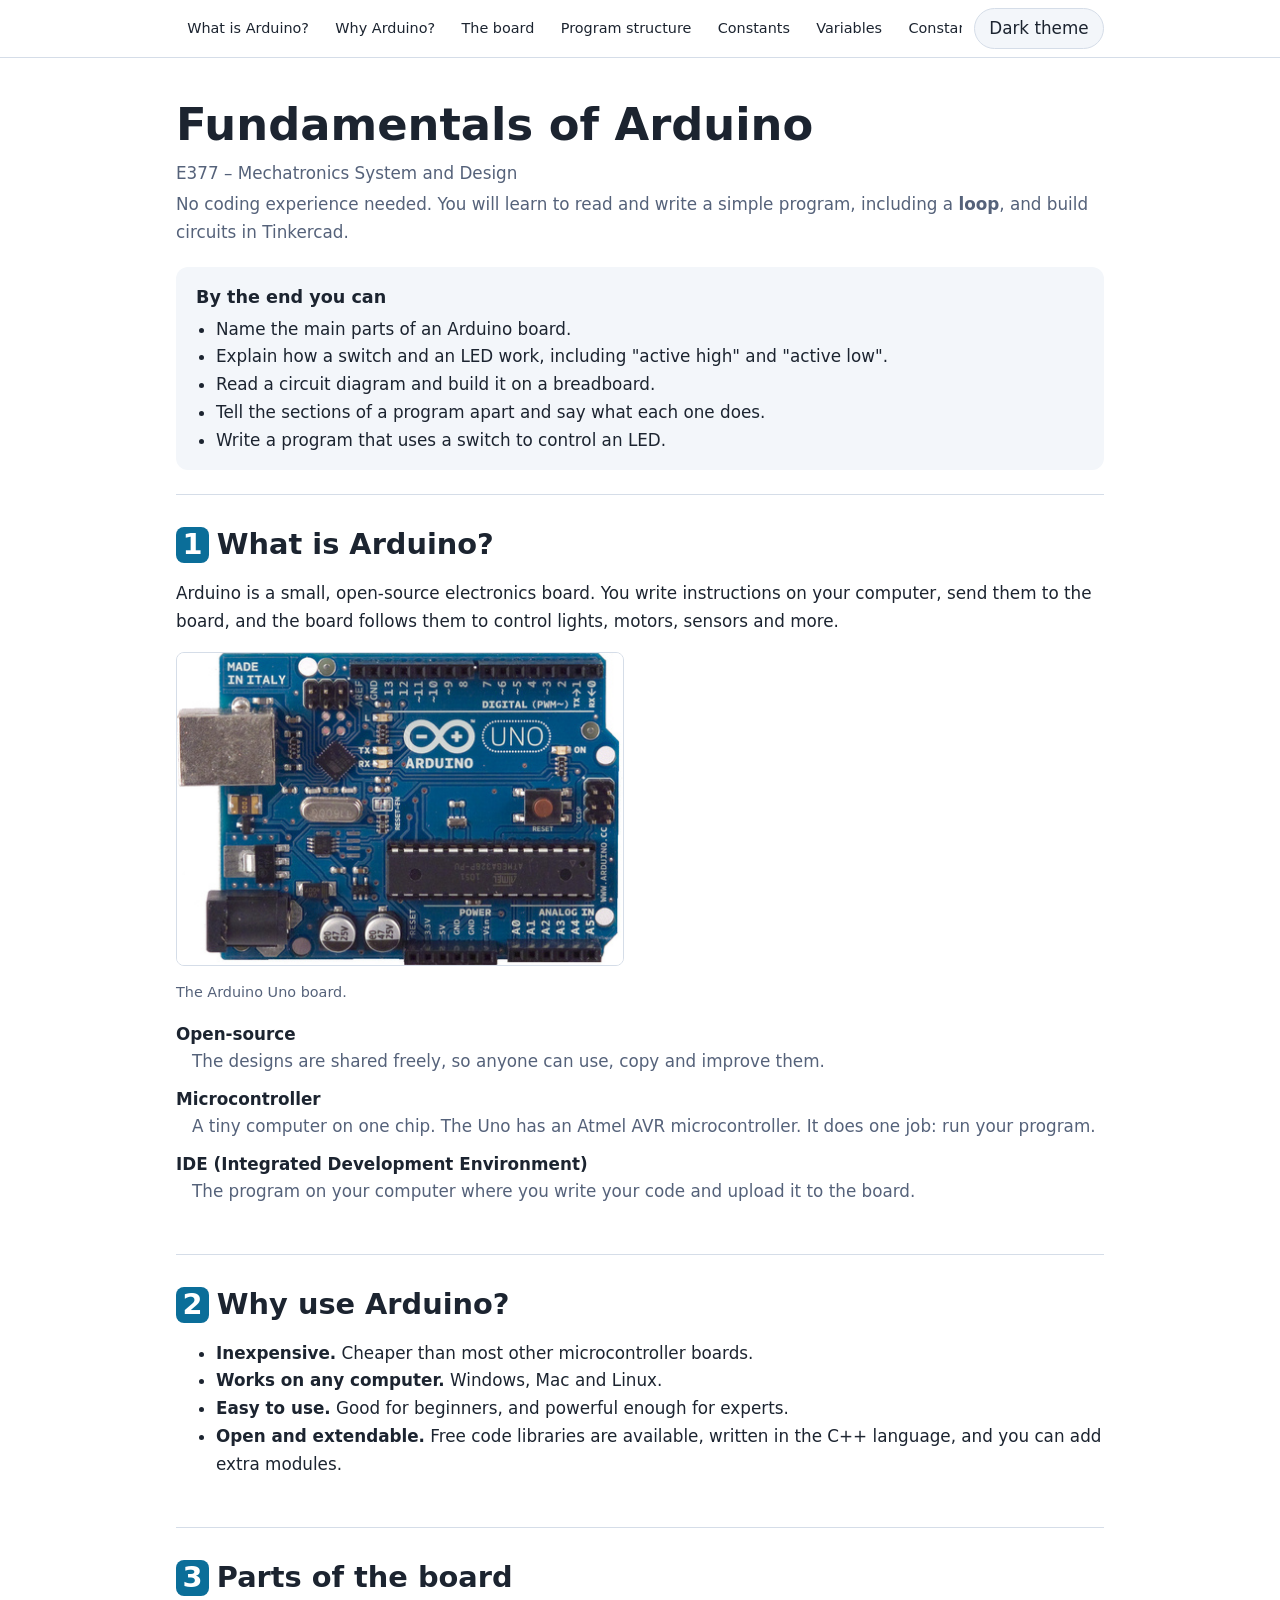
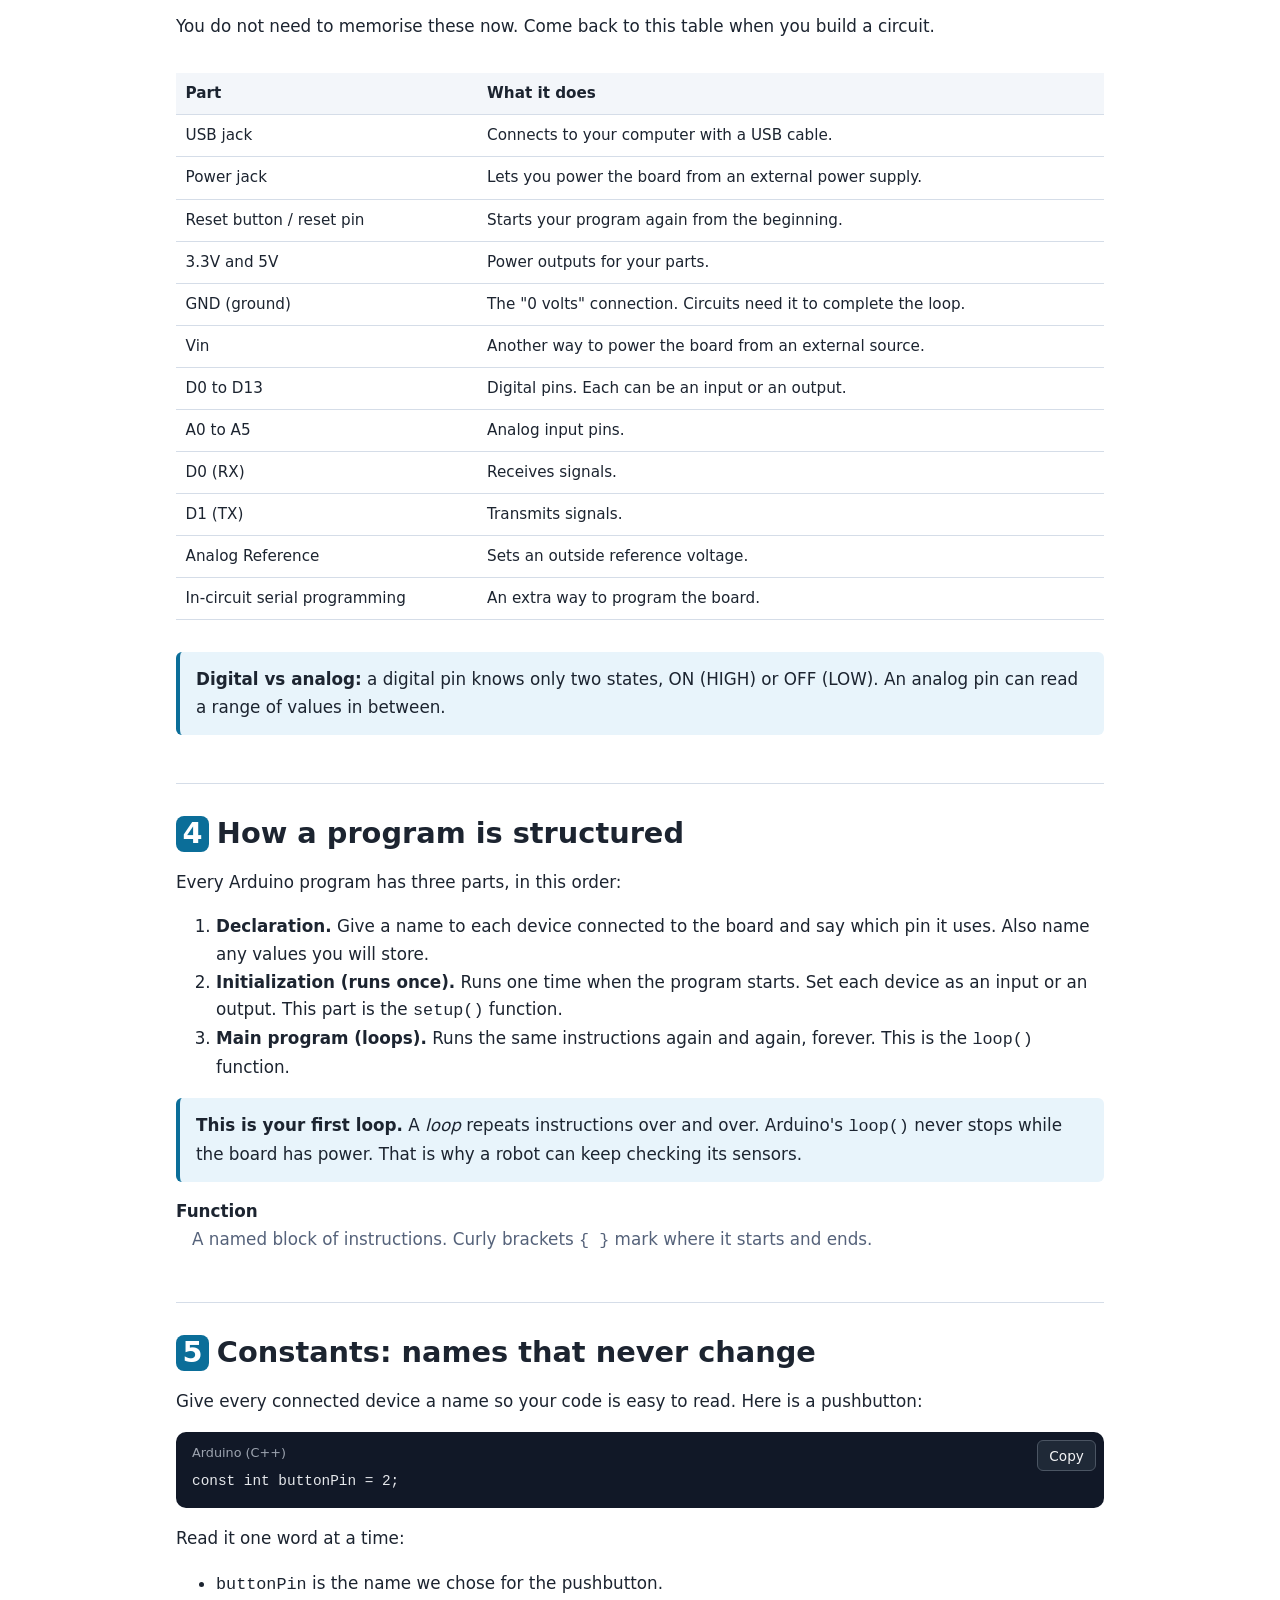
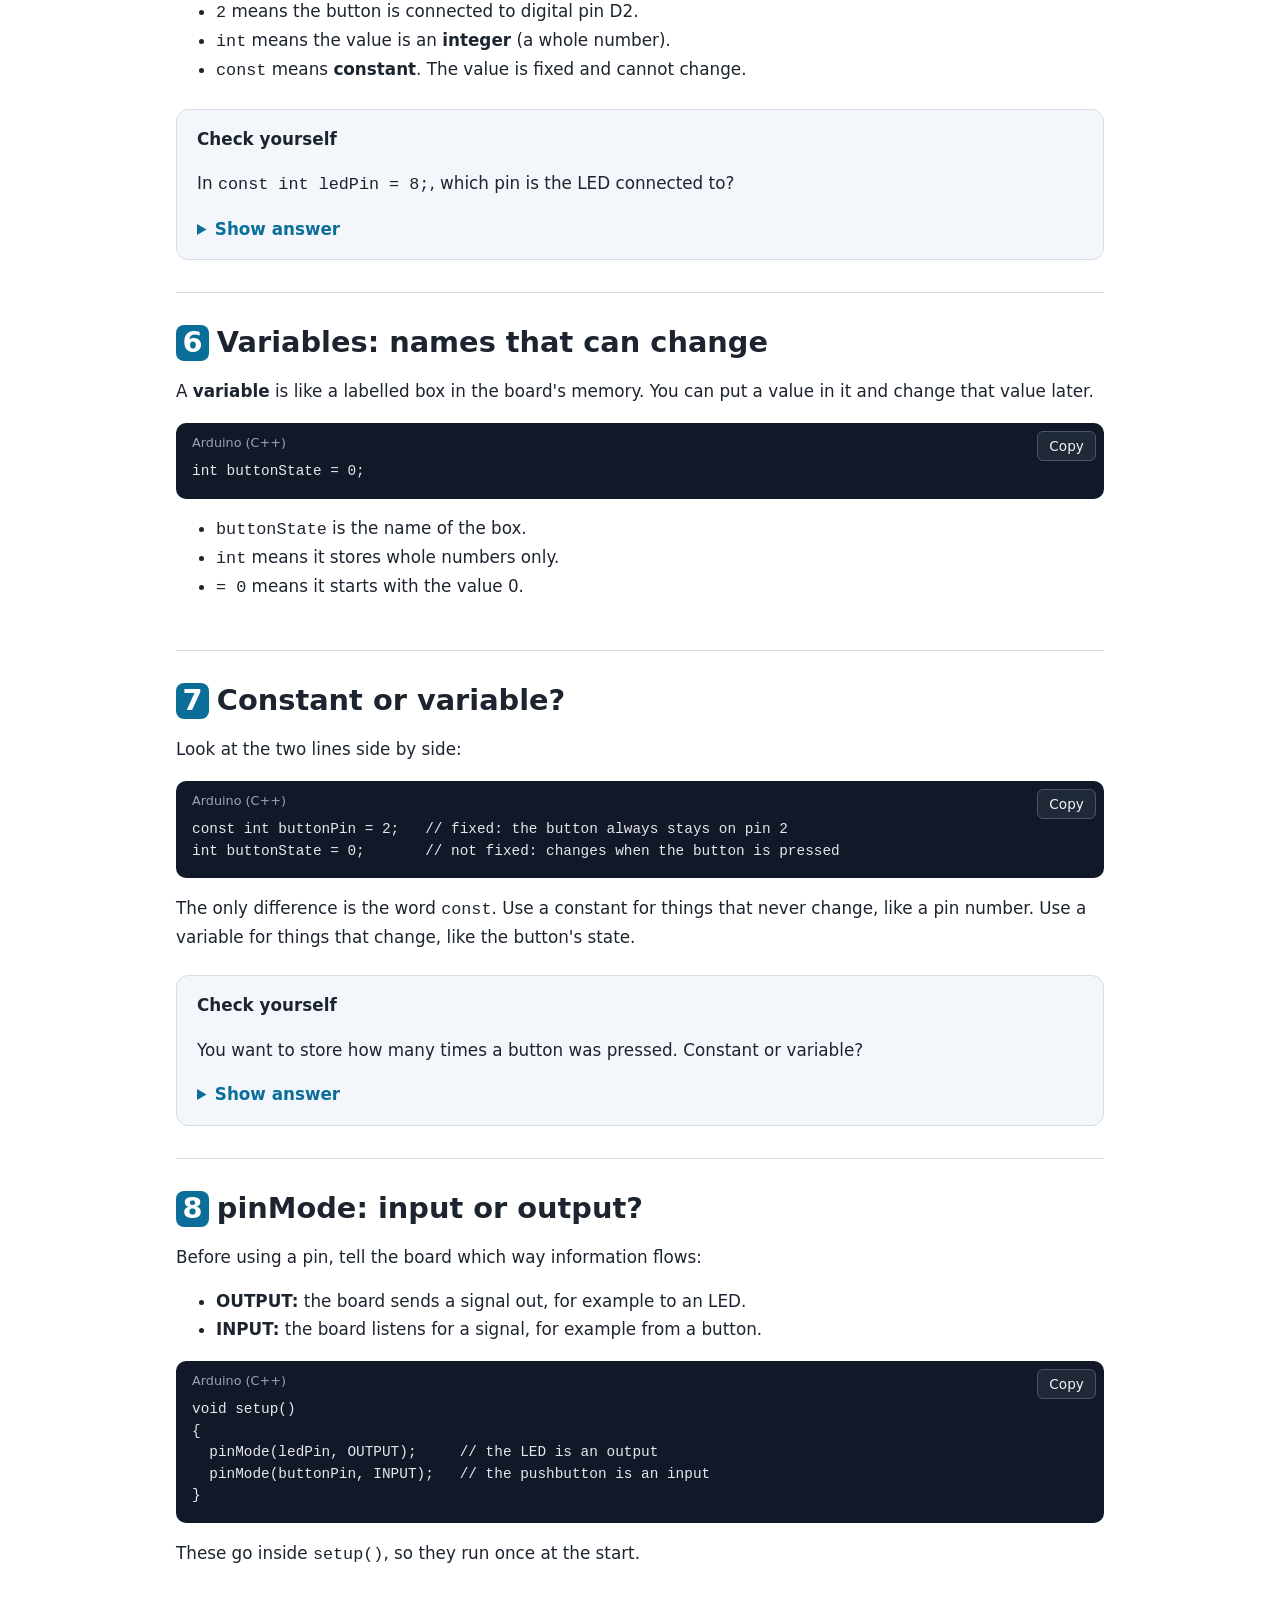
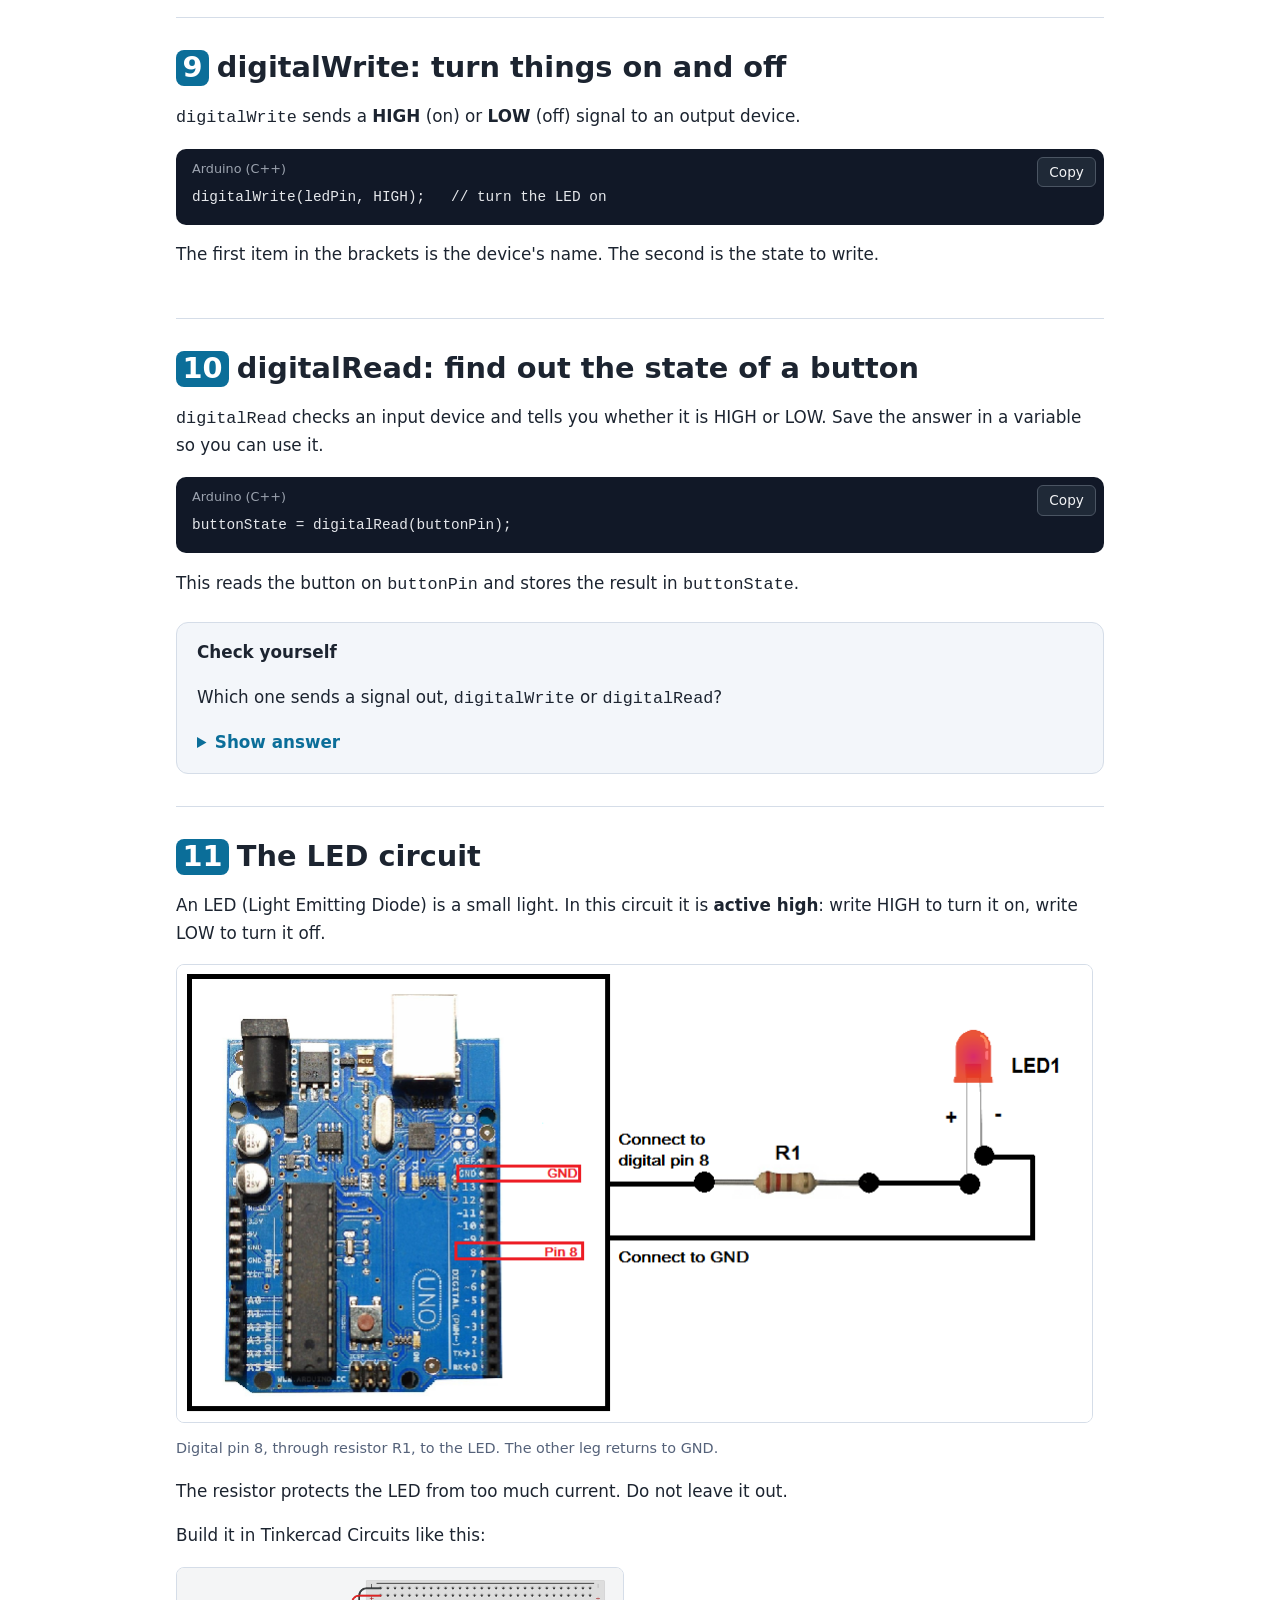
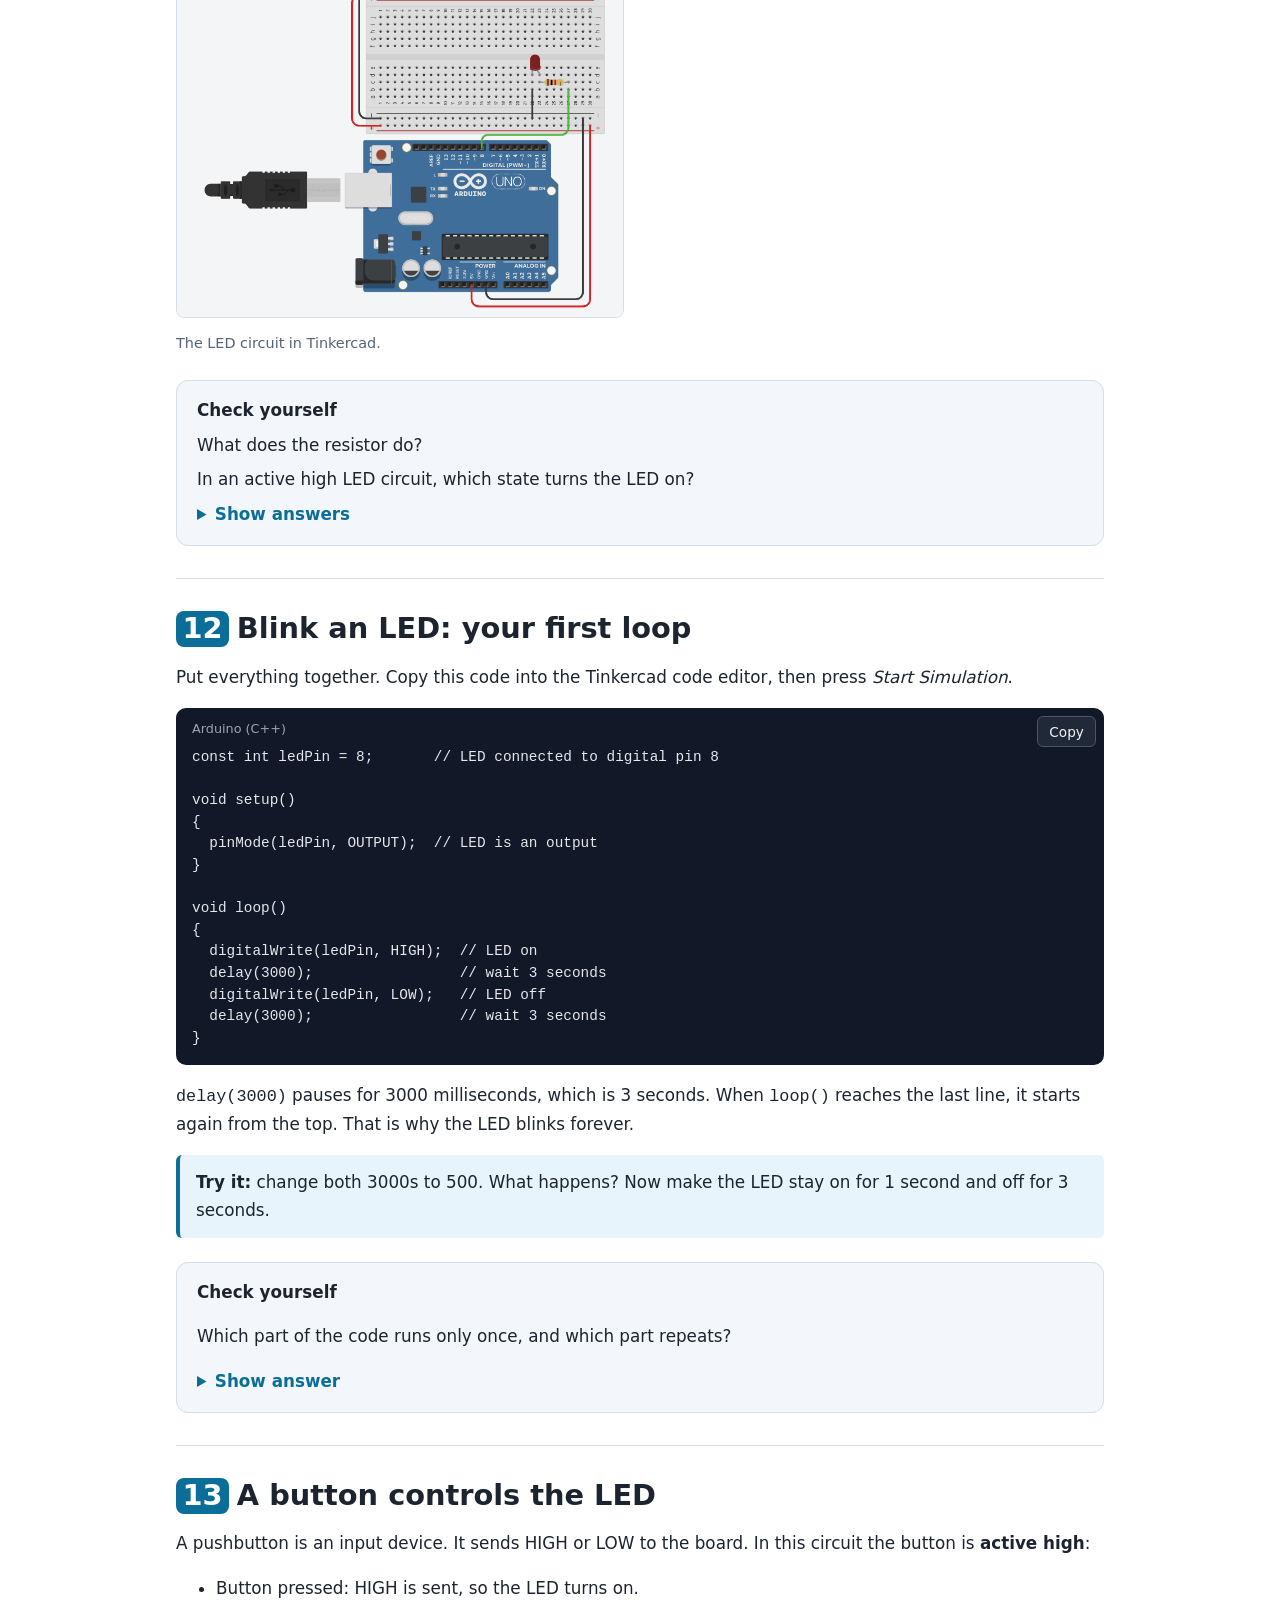
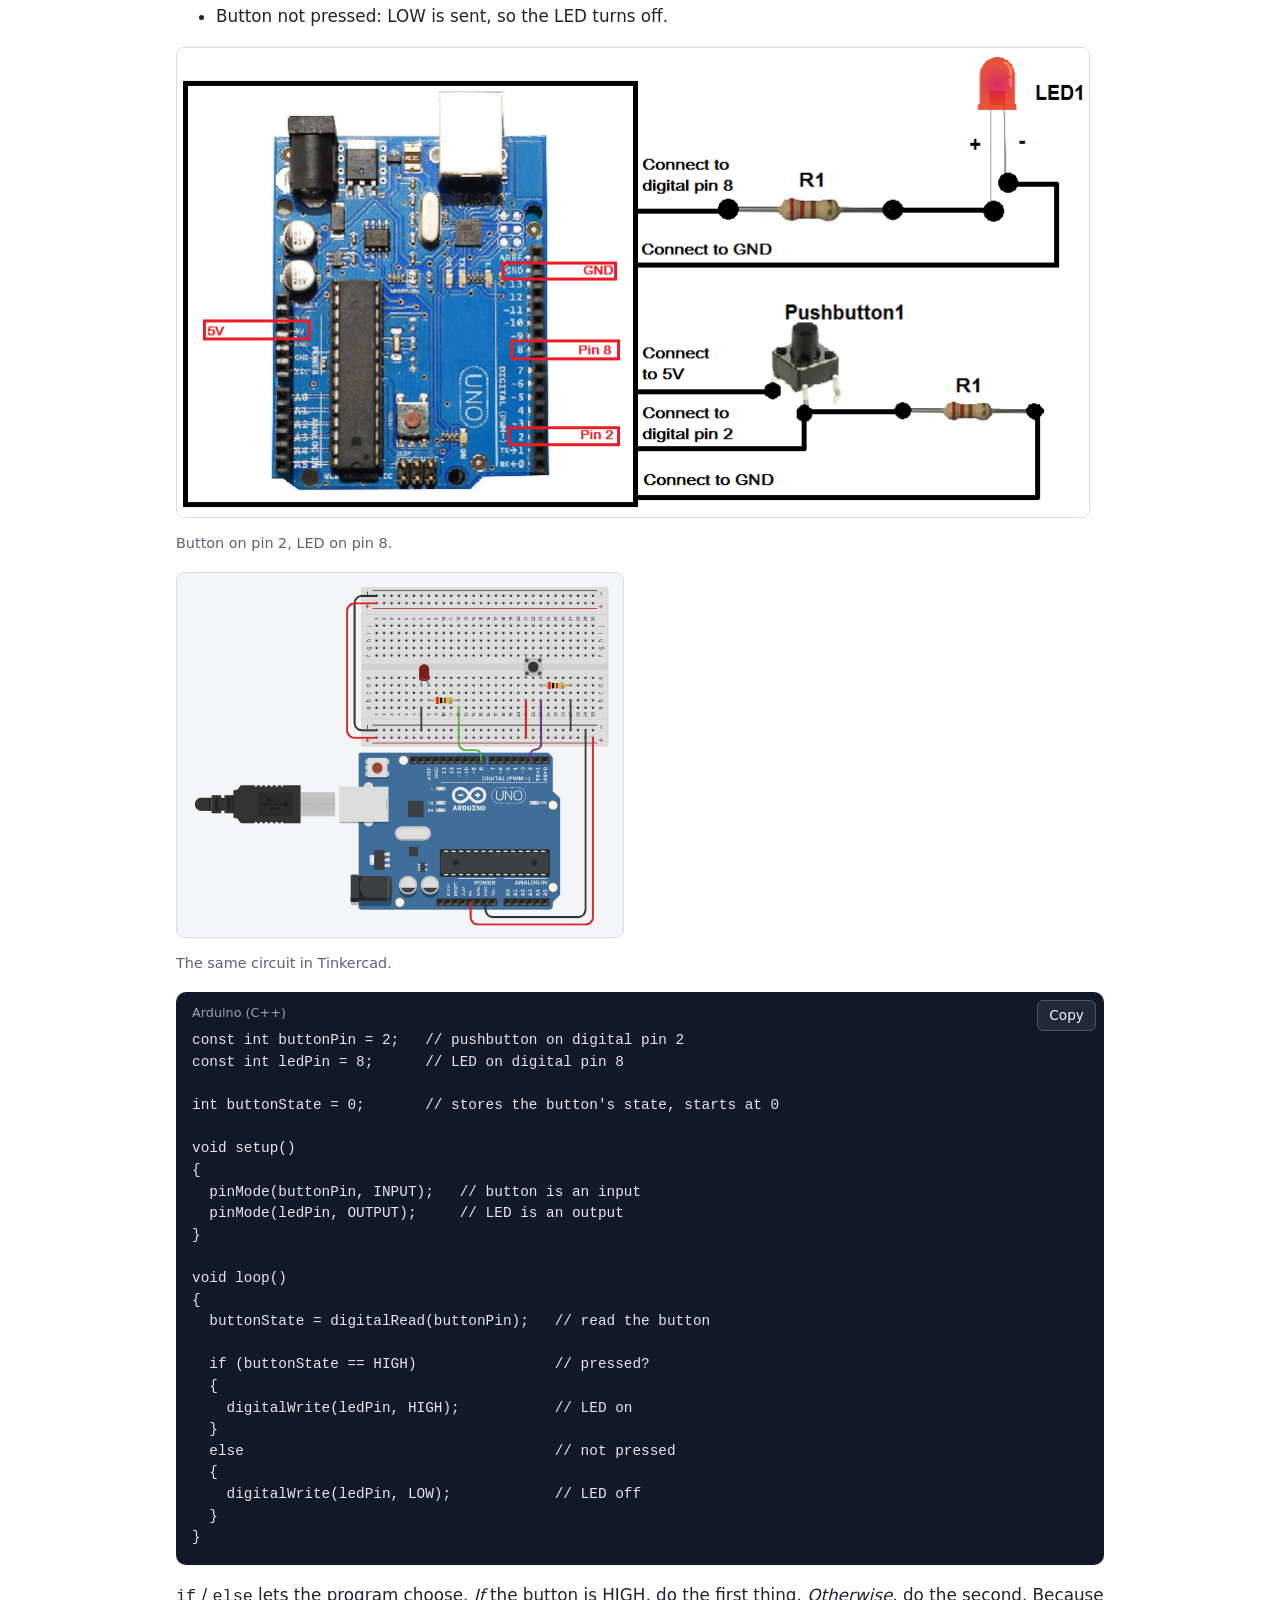
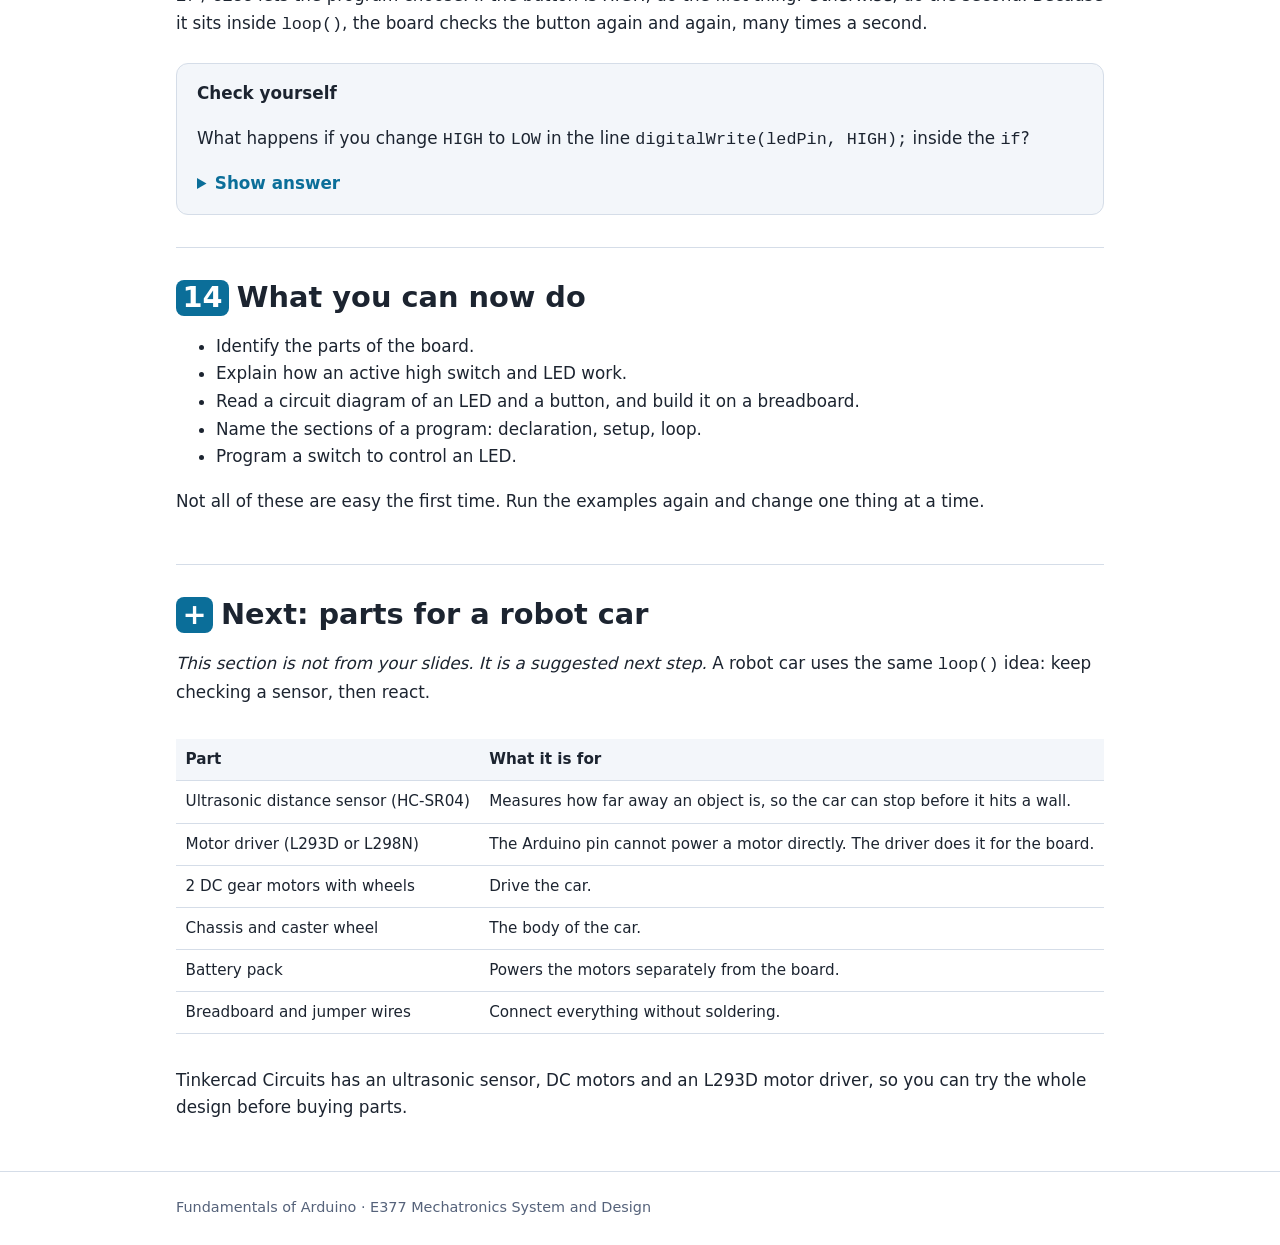
==== index.html @ 3347aeb7 "Add Arduino lessons page with theme toggle and copy buttons Co-Authored-By: Claude Sonnet 5.5 <norep" ====
<!DOCTYPE html>
<html lang="en">
<head>
  <meta charset="utf-8">
  <meta name="viewport" content="width=device-width, initial-scale=1">
  <title>Fundamentals of Arduino</title>
  <meta name="description" content="A beginner-friendly mini-course: learn Arduino, write your first loop, and build LED and button circuits in Tinkercad.">
  <link rel="stylesheet" href="css/style.css">
</head>
<body>

<div class="topbar">
  <div class="wrap">
    <nav aria-label="Lessons">
      <a href="#what">What is Arduino?</a>
      <a href="#why">Why Arduino?</a>
      <a href="#board">The board</a>
      <a href="#structure">Program structure</a>
      <a href="#constants">Constants</a>
      <a href="#variables">Variables</a>
      <a href="#difference">Constant vs variable</a>
      <a href="#pinmode">pinMode</a>
      <a href="#write">digitalWrite</a>
      <a href="#read">digitalRead</a>
      <a href="#led">LED circuit</a>
      <a href="#blink">Blink (loop)</a>
      <a href="#button">Button + LED</a>
      <a href="#summary">Summary</a>
      <a href="#robot">Robot car</a>
    </nav>
    <button id="theme-toggle" type="button" aria-pressed="false">Dark theme</button>
  </div>
</div>

<main class="wrap">

<header class="hero">
  <h1>Fundamentals of Arduino</h1>
  <p>E377 – Mechatronics System and Design</p>
  <p>No coding experience needed. You will learn to read and write a simple program, including a <strong>loop</strong>, and build circuits in Tinkercad.</p>
  <div class="goals">
    <h2>By the end you can</h2>
    <ul>
      <li>Name the main parts of an Arduino board.</li>
      <li>Explain how a switch and an LED work, including "active high" and "active low".</li>
      <li>Read a circuit diagram and build it on a breadboard.</li>
      <li>Tell the sections of a program apart and say what each one does.</li>
      <li>Write a program that uses a switch to control an LED.</li>
    </ul>
  </div>
</header>

<!-- 1 -->
<section class="lesson" id="what">
  <h2><span class="num">1</span>What is Arduino?</h2>
  <p>Arduino is a small, open-source electronics board. You write instructions on your computer, send them to the board, and the board follows them to control lights, motors, sensors and more.</p>
  <figure>
    <img class="img-small" src="images/arduino-uno.jpg" alt="An Arduino Uno board, blue, with a USB socket on the left and rows of pin sockets along the top and bottom" width="450" height="315">
    <figcaption>The Arduino Uno board.</figcaption>
  </figure>
  <dl class="terms">
    <dt>Open-source</dt>
    <dd>The designs are shared freely, so anyone can use, copy and improve them.</dd>
    <dt>Microcontroller</dt>
    <dd>A tiny computer on one chip. The Uno has an Atmel AVR microcontroller. It does one job: run your program.</dd>
    <dt>IDE (Integrated Development Environment)</dt>
    <dd>The program on your computer where you write your code and upload it to the board.</dd>
  </dl>
</section>

<!-- 2 -->
<section class="lesson" id="why">
  <h2><span class="num">2</span>Why use Arduino?</h2>
  <ul>
    <li><strong>Inexpensive.</strong> Cheaper than most other microcontroller boards.</li>
    <li><strong>Works on any computer.</strong> Windows, Mac and Linux.</li>
    <li><strong>Easy to use.</strong> Good for beginners, and powerful enough for experts.</li>
    <li><strong>Open and extendable.</strong> Free code libraries are available, written in the C++ language, and you can add extra modules.</li>
  </ul>
</section>

<!-- 3 -->
<section class="lesson" id="board">
  <h2><span class="num">3</span>Parts of the board</h2>
  <p>You do not need to memorise these now. Come back to this table when you build a circuit.</p>
  <div class="table-scroll">
    <table>
      <thead><tr><th>Part</th><th>What it does</th></tr></thead>
      <tbody>
        <tr><td>USB jack</td><td>Connects to your computer with a USB cable.</td></tr>
        <tr><td>Power jack</td><td>Lets you power the board from an external power supply.</td></tr>
        <tr><td>Reset button / reset pin</td><td>Starts your program again from the beginning.</td></tr>
        <tr><td>3.3V and 5V</td><td>Power outputs for your parts.</td></tr>
        <tr><td>GND (ground)</td><td>The "0 volts" connection. Circuits need it to complete the loop.</td></tr>
        <tr><td>Vin</td><td>Another way to power the board from an external source.</td></tr>
        <tr><td>D0 to D13</td><td>Digital pins. Each can be an input or an output.</td></tr>
        <tr><td>A0 to A5</td><td>Analog input pins.</td></tr>
        <tr><td>D0 (RX)</td><td>Receives signals.</td></tr>
        <tr><td>D1 (TX)</td><td>Transmits signals.</td></tr>
        <tr><td>Analog Reference</td><td>Sets an outside reference voltage.</td></tr>
        <tr><td>In-circuit serial programming</td><td>An extra way to program the board.</td></tr>
      </tbody>
    </table>
  </div>
  <div class="tip"><p><strong>Digital vs analog:</strong> a digital pin knows only two states, ON (HIGH) or OFF (LOW). An analog pin can read a range of values in between.</p></div>
</section>

<!-- 4 -->
<section class="lesson" id="structure">
  <h2><span class="num">4</span>How a program is structured</h2>
  <p>Every Arduino program has three parts, in this order:</p>
  <ol>
    <li><strong>Declaration.</strong> Give a name to each device connected to the board and say which pin it uses. Also name any values you will store.</li>
    <li><strong>Initialization (runs once).</strong> Runs one time when the program starts. Set each device as an input or an output. This part is the <code>setup()</code> function.</li>
    <li><strong>Main program (loops).</strong> Runs the same instructions again and again, forever. This is the <code>loop()</code> function.</li>
  </ol>
  <div class="note"><p><strong>This is your first loop.</strong> A <em>loop</em> repeats instructions over and over. Arduino's <code>loop()</code> never stops while the board has power. That is why a robot can keep checking its sensors.</p></div>
  <dl class="terms">
    <dt>Function</dt>
    <dd>A named block of instructions. Curly brackets <code>{ }</code> mark where it starts and ends.</dd>
  </dl>
</section>

<!-- 5 -->
<section class="lesson" id="constants">
  <h2><span class="num">5</span>Constants: names that never change</h2>
  <p>Give every connected device a name so your code is easy to read. Here is a pushbutton:</p>
  <div class="code">
    <span class="label">Arduino (C++)</span>
    <button class="copy" type="button">Copy</button>
<pre><code>const int buttonPin = 2;</code></pre>
  </div>
  <p>Read it one word at a time:</p>
  <ul>
    <li><code>buttonPin</code> is the name we chose for the pushbutton.</li>
    <li><code>2</code> means the button is connected to digital pin D2.</li>
    <li><code>int</code> means the value is an <strong>integer</strong> (a whole number).</li>
    <li><code>const</code> means <strong>constant</strong>. The value is fixed and cannot change.</li>
  </ul>
  <div class="check">
    <h3>Check yourself</h3>
    <p>In <code>const int ledPin = 8;</code>, which pin is the LED connected to?</p>
    <details><summary>Show answer</summary><p>Digital pin 8. The name <code>ledPin</code> is just a label we picked.</p></details>
  </div>
</section>

<!-- 6 -->
<section class="lesson" id="variables">
  <h2><span class="num">6</span>Variables: names that can change</h2>
  <p>A <strong>variable</strong> is like a labelled box in the board's memory. You can put a value in it and change that value later.</p>
  <div class="code">
    <span class="label">Arduino (C++)</span>
    <button class="copy" type="button">Copy</button>
<pre><code>int buttonState = 0;</code></pre>
  </div>
  <ul>
    <li><code>buttonState</code> is the name of the box.</li>
    <li><code>int</code> means it stores whole numbers only.</li>
    <li><code>= 0</code> means it starts with the value 0.</li>
  </ul>
</section>

<!-- 7 -->
<section class="lesson" id="difference">
  <h2><span class="num">7</span>Constant or variable?</h2>
  <p>Look at the two lines side by side:</p>
  <div class="code">
    <span class="label">Arduino (C++)</span>
    <button class="copy" type="button">Copy</button>
<pre><code>const int buttonPin = 2;   // fixed: the button always stays on pin 2
int buttonState = 0;       // not fixed: changes when the button is pressed</code></pre>
  </div>
  <p>The only difference is the word <code>const</code>. Use a constant for things that never change, like a pin number. Use a variable for things that change, like the button's state.</p>
  <div class="check">
    <h3>Check yourself</h3>
    <p>You want to store how many times a button was pressed. Constant or variable?</p>
    <details><summary>Show answer</summary><p>A variable, because the count changes each time.</p></details>
  </div>
</section>

<!-- 8 -->
<section class="lesson" id="pinmode">
  <h2><span class="num">8</span>pinMode: input or output?</h2>
  <p>Before using a pin, tell the board which way information flows:</p>
  <ul>
    <li><strong>OUTPUT:</strong> the board sends a signal out, for example to an LED.</li>
    <li><strong>INPUT:</strong> the board listens for a signal, for example from a button.</li>
  </ul>
  <div class="code">
    <span class="label">Arduino (C++)</span>
    <button class="copy" type="button">Copy</button>
<pre><code>void setup()
{
  pinMode(ledPin, OUTPUT);     // the LED is an output
  pinMode(buttonPin, INPUT);   // the pushbutton is an input
}</code></pre>
  </div>
  <p>These go inside <code>setup()</code>, so they run once at the start.</p>
</section>

<!-- 9 -->
<section class="lesson" id="write">
  <h2><span class="num">9</span>digitalWrite: turn things on and off</h2>
  <p><code>digitalWrite</code> sends a <strong>HIGH</strong> (on) or <strong>LOW</strong> (off) signal to an output device.</p>
  <div class="code">
    <span class="label">Arduino (C++)</span>
    <button class="copy" type="button">Copy</button>
<pre><code>digitalWrite(ledPin, HIGH);   // turn the LED on</code></pre>
  </div>
  <p>The first item in the brackets is the device's name. The second is the state to write.</p>
</section>

<!-- 10 -->
<section class="lesson" id="read">
  <h2><span class="num">10</span>digitalRead: find out the state of a button</h2>
  <p><code>digitalRead</code> checks an input device and tells you whether it is HIGH or LOW. Save the answer in a variable so you can use it.</p>
  <div class="code">
    <span class="label">Arduino (C++)</span>
    <button class="copy" type="button">Copy</button>
<pre><code>buttonState = digitalRead(buttonPin);</code></pre>
  </div>
  <p>This reads the button on <code>buttonPin</code> and stores the result in <code>buttonState</code>.</p>
  <div class="check">
    <h3>Check yourself</h3>
    <p>Which one sends a signal out, <code>digitalWrite</code> or <code>digitalRead</code>?</p>
    <details><summary>Show answer</summary><p><code>digitalWrite</code>. <code>digitalRead</code> listens.</p></details>
  </div>
</section>

<!-- 11 -->
<section class="lesson" id="led">
  <h2><span class="num">11</span>The LED circuit</h2>
  <p>An LED (Light Emitting Diode) is a small light. In this circuit it is <strong>active high</strong>: write HIGH to turn it on, write LOW to turn it off.</p>
  <figure>
    <img src="images/led-circuit.png" alt="Circuit diagram: Arduino digital pin 8 connects through a resistor R1 to the positive leg of LED1, and the negative leg connects back to GND" width="917" height="458">
    <figcaption>Digital pin 8, through resistor R1, to the LED. The other leg returns to GND.</figcaption>
  </figure>
  <p>The resistor protects the LED from too much current. Do not leave it out.</p>
  <p>Build it in Tinkercad Circuits like this:</p>
  <figure>
    <img class="img-small" src="images/tinkercad-led.png" alt="Tinkercad breadboard with an LED and a resistor wired to an Arduino Uno" width="794" height="621">
    <figcaption>The LED circuit in Tinkercad.</figcaption>
  </figure>
  <div class="check">
    <h3>Check yourself</h3>
    <ul>
      <li>What does the resistor do?</li>
      <li>In an active high LED circuit, which state turns the LED on?</li>
    </ul>
    <details><summary>Show answers</summary><p>The resistor limits the current to protect the LED. HIGH turns it on.</p></details>
  </div>
</section>

<!-- 12 -->
<section class="lesson" id="blink">
  <h2><span class="num">12</span>Blink an LED: your first loop</h2>
  <p>Put everything together. Copy this code into the Tinkercad code editor, then press <em>Start Simulation</em>.</p>
  <div class="code">
    <span class="label">Arduino (C++)</span>
    <button class="copy" type="button">Copy</button>
<pre><code>const int ledPin = 8;       // LED connected to digital pin 8

void setup()
{
  pinMode(ledPin, OUTPUT);  // LED is an output
}

void loop()
{
  digitalWrite(ledPin, HIGH);  // LED on
  delay(3000);                 // wait 3 seconds
  digitalWrite(ledPin, LOW);   // LED off
  delay(3000);                 // wait 3 seconds
}</code></pre>
  </div>
  <p><code>delay(3000)</code> pauses for 3000 milliseconds, which is 3 seconds. When <code>loop()</code> reaches the last line, it starts again from the top. That is why the LED blinks forever.</p>
  <div class="tip"><p><strong>Try it:</strong> change both 3000s to 500. What happens? Now make the LED stay on for 1 second and off for 3 seconds.</p></div>
  <div class="check">
    <h3>Check yourself</h3>
    <p>Which part of the code runs only once, and which part repeats?</p>
    <details><summary>Show answer</summary><p><code>setup()</code> runs once. <code>loop()</code> repeats forever.</p></details>
  </div>
</section>

<!-- 13 -->
<section class="lesson" id="button">
  <h2><span class="num">13</span>A button controls the LED</h2>
  <p>A pushbutton is an input device. It sends HIGH or LOW to the board. In this circuit the button is <strong>active high</strong>:</p>
  <ul>
    <li>Button pressed: HIGH is sent, so the LED turns on.</li>
    <li>Button not pressed: LOW is sent, so the LED turns off.</li>
  </ul>
  <figure>
    <img src="images/button-circuit.png" alt="Circuit diagram connecting a pushbutton to digital pin 2 and an LED to digital pin 8 of an Arduino" width="914" height="470">
    <figcaption>Button on pin 2, LED on pin 8.</figcaption>
  </figure>
  <figure>
    <img class="img-small" src="images/tinkercad-button.png" alt="Tinkercad breadboard with a pushbutton, an LED and two resistors wired to an Arduino Uno" width="769" height="627">
    <figcaption>The same circuit in Tinkercad.</figcaption>
  </figure>
  <div class="code">
    <span class="label">Arduino (C++)</span>
    <button class="copy" type="button">Copy</button>
<pre><code>const int buttonPin = 2;   // pushbutton on digital pin 2
const int ledPin = 8;      // LED on digital pin 8

int buttonState = 0;       // stores the button's state, starts at 0

void setup()
{
  pinMode(buttonPin, INPUT);   // button is an input
  pinMode(ledPin, OUTPUT);     // LED is an output
}

void loop()
{
  buttonState = digitalRead(buttonPin);   // read the button

  if (buttonState == HIGH)                // pressed?
  {
    digitalWrite(ledPin, HIGH);           // LED on
  }
  else                                    // not pressed
  {
    digitalWrite(ledPin, LOW);            // LED off
  }
}</code></pre>
  </div>
  <p><code>if</code> / <code>else</code> lets the program choose. <em>If</em> the button is HIGH, do the first thing. <em>Otherwise</em>, do the second. Because it sits inside <code>loop()</code>, the board checks the button again and again, many times a second.</p>
  <div class="check">
    <h3>Check yourself</h3>
    <p>What happens if you change <code>HIGH</code> to <code>LOW</code> in the line <code>digitalWrite(ledPin, HIGH);</code> inside the <code>if</code>?</p>
    <details><summary>Show answer</summary><p>The LED would turn off when the button is pressed, and on when it is not. The behaviour flips.</p></details>
  </div>
</section>

<!-- 14 -->
<section class="lesson" id="summary">
  <h2><span class="num">14</span>What you can now do</h2>
  <ul>
    <li>Identify the parts of the board.</li>
    <li>Explain how an active high switch and LED work.</li>
    <li>Read a circuit diagram of an LED and a button, and build it on a breadboard.</li>
    <li>Name the sections of a program: declaration, setup, loop.</li>
    <li>Program a switch to control an LED.</li>
  </ul>
  <p>Not all of these are easy the first time. Run the examples again and change one thing at a time.</p>
</section>

<!-- extra -->
<section class="lesson" id="robot">
  <h2><span class="num">+</span>Next: parts for a robot car</h2>
  <p><em>This section is not from your slides. It is a suggested next step.</em> A robot car uses the same <code>loop()</code> idea: keep checking a sensor, then react.</p>
  <div class="table-scroll">
    <table>
      <thead><tr><th>Part</th><th>What it is for</th></tr></thead>
      <tbody>
        <tr><td>Ultrasonic distance sensor (HC-SR04)</td><td>Measures how far away an object is, so the car can stop before it hits a wall.</td></tr>
        <tr><td>Motor driver (L293D or L298N)</td><td>The Arduino pin cannot power a motor directly. The driver does it for the board.</td></tr>
        <tr><td>2 DC gear motors with wheels</td><td>Drive the car.</td></tr>
        <tr><td>Chassis and caster wheel</td><td>The body of the car.</td></tr>
        <tr><td>Battery pack</td><td>Powers the motors separately from the board.</td></tr>
        <tr><td>Breadboard and jumper wires</td><td>Connect everything without soldering.</td></tr>
      </tbody>
    </table>
  </div>
  <p>Tinkercad Circuits has an ultrasonic sensor, DC motors and an L293D motor driver, so you can try the whole design before buying parts.</p>
</section>

</main>

<footer>
  <div class="wrap">Fundamentals of Arduino · E377 Mechatronics System and Design</div>
</footer>

<script src="js/main.js"></script>
</body>
</html>
---- css/style.css ----
:root {
  --bg: #ffffff;
  --surface: #f3f6fa;
  --text: #1c2430;
  --muted: #55627a;
  --accent: #0b6e99;
  --accent-text: #ffffff;
  --border: #d5dde8;
  --code-bg: #111827;
  --code-text: #e5e7eb;
  --tip-bg: #e8f4fb;
}

:root[data-theme="dark"] {
  --bg: #0f1520;
  --surface: #1a2332;
  --text: #e8edf4;
  --muted: #a3b0c4;
  --accent: #5cc0e8;
  --accent-text: #0f1520;
  --border: #2b384d;
  --code-bg: #05080d;
  --code-text: #e5e7eb;
  --tip-bg: #16303f;
}

* { box-sizing: border-box; }

html { scroll-behavior: smooth; scroll-padding-top: 4.5rem; }

body {
  margin: 0;
  background: var(--bg);
  color: var(--text);
  font-family: system-ui, -apple-system, "Segoe UI", Roboto, sans-serif;
  line-height: 1.65;
  font-size: 1.05rem;
}

.wrap { max-width: 60rem; margin: 0 auto; padding: 0 1rem; }

/* top bar */
.topbar {
  position: sticky;
  top: 0;
  z-index: 10;
  background: var(--bg);
  border-bottom: 1px solid var(--border);
}
.topbar .wrap {
  display: flex;
  align-items: center;
  gap: 0.75rem;
  padding-top: 0.5rem;
  padding-bottom: 0.5rem;
}
.topbar nav {
  display: flex;
  gap: 0.25rem;
  overflow-x: auto;
  flex: 1;
  scrollbar-width: thin;
}
.topbar nav a {
  white-space: nowrap;
  padding: 0.35rem 0.7rem;
  border-radius: 999px;
  color: var(--text);
  text-decoration: none;
  font-size: 0.9rem;
}
.topbar nav a:hover, .topbar nav a:focus-visible { background: var(--surface); }

button, summary { font: inherit; }

#theme-toggle {
  flex-shrink: 0;
  border: 1px solid var(--border);
  background: var(--surface);
  color: var(--text);
  border-radius: 999px;
  padding: 0.35rem 0.9rem;
  cursor: pointer;
}

:focus-visible { outline: 3px solid var(--accent); outline-offset: 2px; }

/* header */
header.hero { padding: 2.5rem 0 1.5rem; }
header.hero h1 { font-size: clamp(1.8rem, 5vw, 2.8rem); line-height: 1.2; margin: 0 0 0.5rem; }
header.hero p { color: var(--muted); margin: 0.25rem 0; }
.goals { background: var(--surface); border-radius: 12px; padding: 1rem 1.25rem; margin-top: 1.25rem; }
.goals h2 { margin: 0 0 0.25rem; font-size: 1.1rem; }
.goals ul { margin: 0; padding-left: 1.25rem; }

/* lessons */
section.lesson { padding: 2rem 0; border-top: 1px solid var(--border); }
section.lesson h2 { font-size: clamp(1.4rem, 3.5vw, 1.8rem); line-height: 1.25; margin: 0 0 0.75rem; }
.num {
  display: inline-block;
  min-width: 2rem;
  text-align: center;
  margin-right: 0.5rem;
  padding: 0 0.4rem;
  border-radius: 8px;
  background: var(--accent);
  color: var(--accent-text);
}

img { max-width: 100%; height: auto; border-radius: 8px; border: 1px solid var(--border); }
figure { margin: 1rem 0; }
figcaption { color: var(--muted); font-size: 0.9rem; margin-top: 0.35rem; }
.img-small { max-width: 28rem; }

.tip, .note {
  background: var(--tip-bg);
  border-left: 4px solid var(--accent);
  border-radius: 6px;
  padding: 0.6rem 1rem;
  margin: 1rem 0;
}
.tip p, .note p { margin: 0.25rem 0; }

dl.terms { margin: 1rem 0; }
dl.terms dt { font-weight: 700; margin-top: 0.6rem; }
dl.terms dd { margin: 0 0 0 1rem; color: var(--muted); }

table { width: 100%; border-collapse: collapse; margin: 1rem 0; font-size: 0.95rem; }
th, td { text-align: left; padding: 0.5rem 0.6rem; border-bottom: 1px solid var(--border); vertical-align: top; }
th { background: var(--surface); }
.table-scroll { overflow-x: auto; }

/* code */
.code { position: relative; margin: 1rem 0; }
.code pre {
  margin: 0;
  background: var(--code-bg);
  color: var(--code-text);
  border-radius: 10px;
  padding: 2.4rem 1rem 1rem;
  overflow-x: auto;
  font-size: 0.9rem;
  line-height: 1.5;
}
.code .copy {
  position: absolute;
  top: 0.5rem;
  right: 0.5rem;
  border: 1px solid #4b5563;
  background: #1f2937;
  color: #f3f4f6;
  border-radius: 6px;
  padding: 0.2rem 0.7rem;
  font-size: 0.85rem;
  cursor: pointer;
}
.code .label {
  position: absolute;
  top: 0.6rem;
  left: 1rem;
  color: #9ca3af;
  font-size: 0.8rem;
}

/* check yourself */
.check { background: var(--surface); border: 1px solid var(--border); border-radius: 12px; padding: 1rem 1.25rem; margin-top: 1.5rem; }
.check h3 { margin: 0 0 0.5rem; font-size: 1.05rem; }
.check ul { list-style: none; padding: 0; margin: 0.5rem 0; }
.check li { margin: 0.35rem 0; }
.check details { margin-top: 0.5rem; }
.check summary { cursor: pointer; color: var(--accent); font-weight: 600; }
.check details p { margin: 0.5rem 0 0; }

footer { border-top: 1px solid var(--border); padding: 1.5rem 0 3rem; color: var(--muted); font-size: 0.9rem; }

@media (max-width: 600px) {
  body { font-size: 1rem; }
  .topbar .wrap { gap: 0.4rem; }
}

@media (prefers-reduced-motion: reduce) {
  html { scroll-behavior: auto; }
}
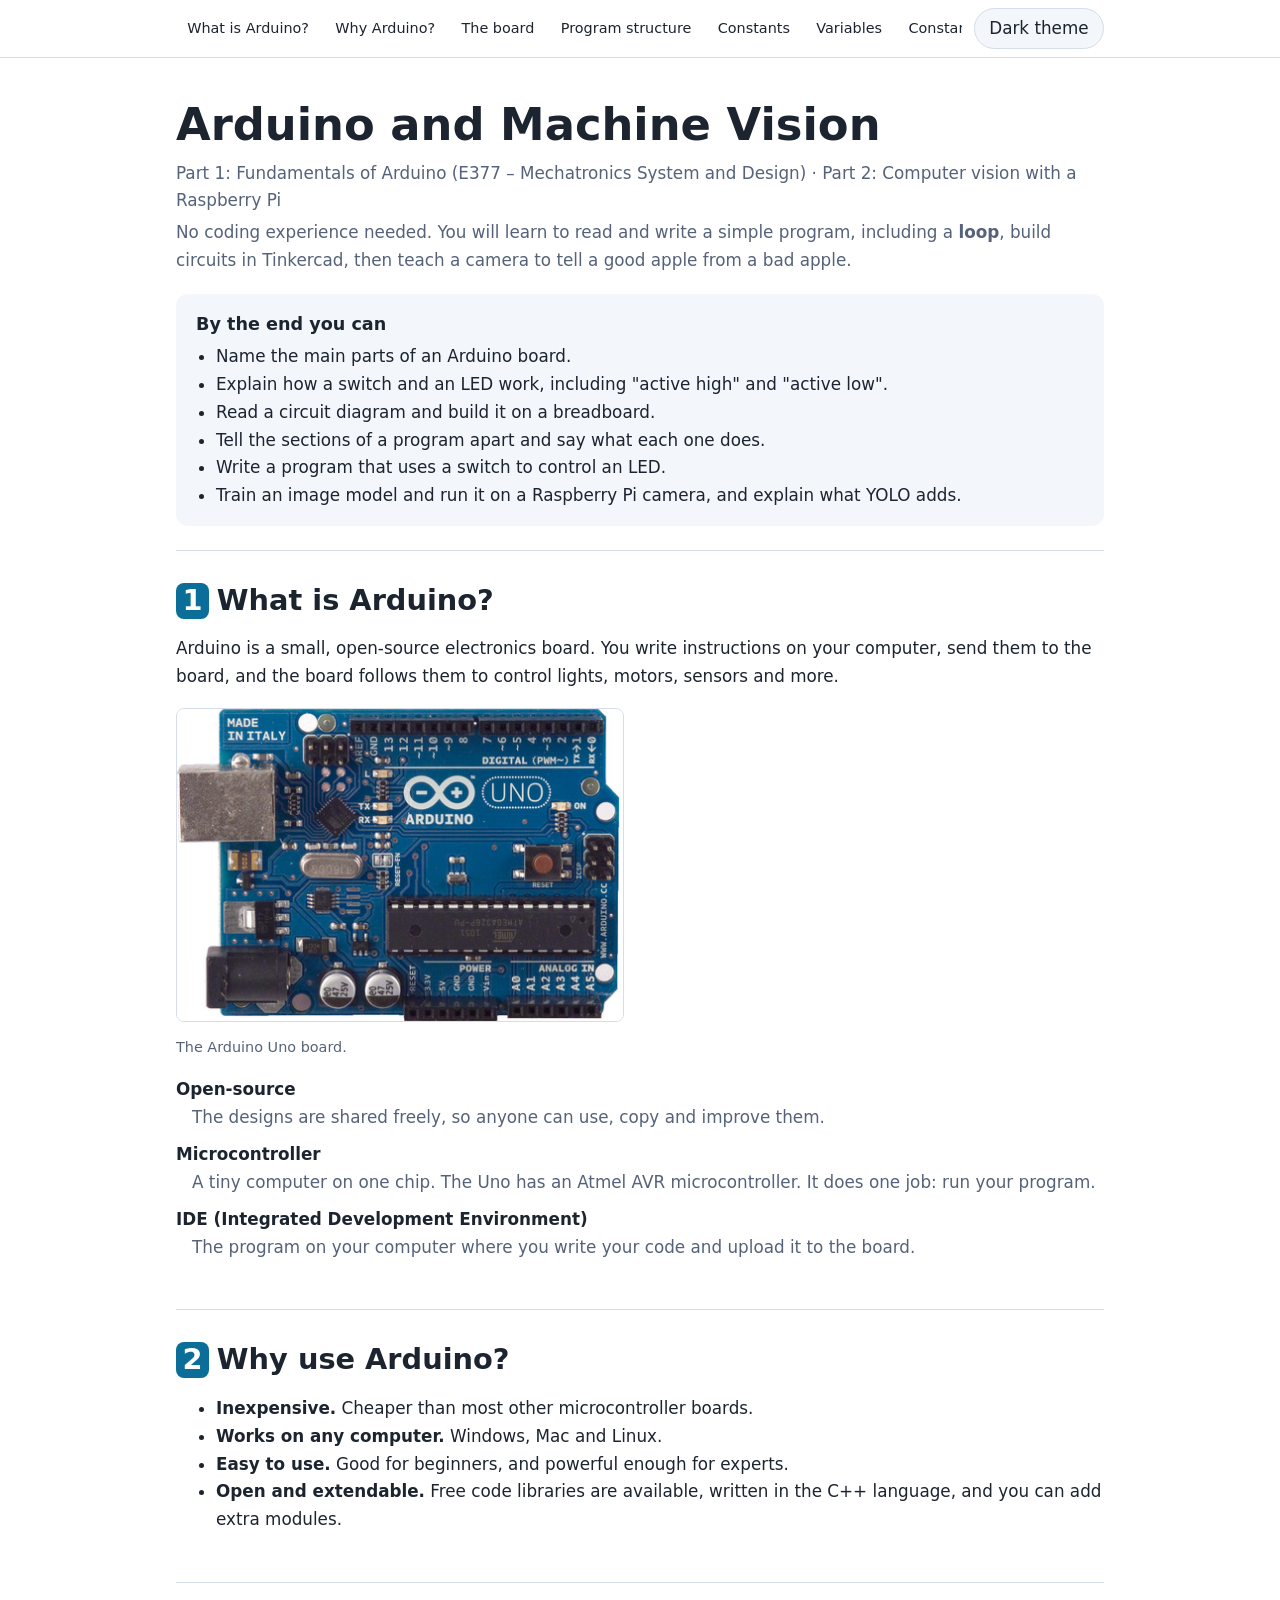
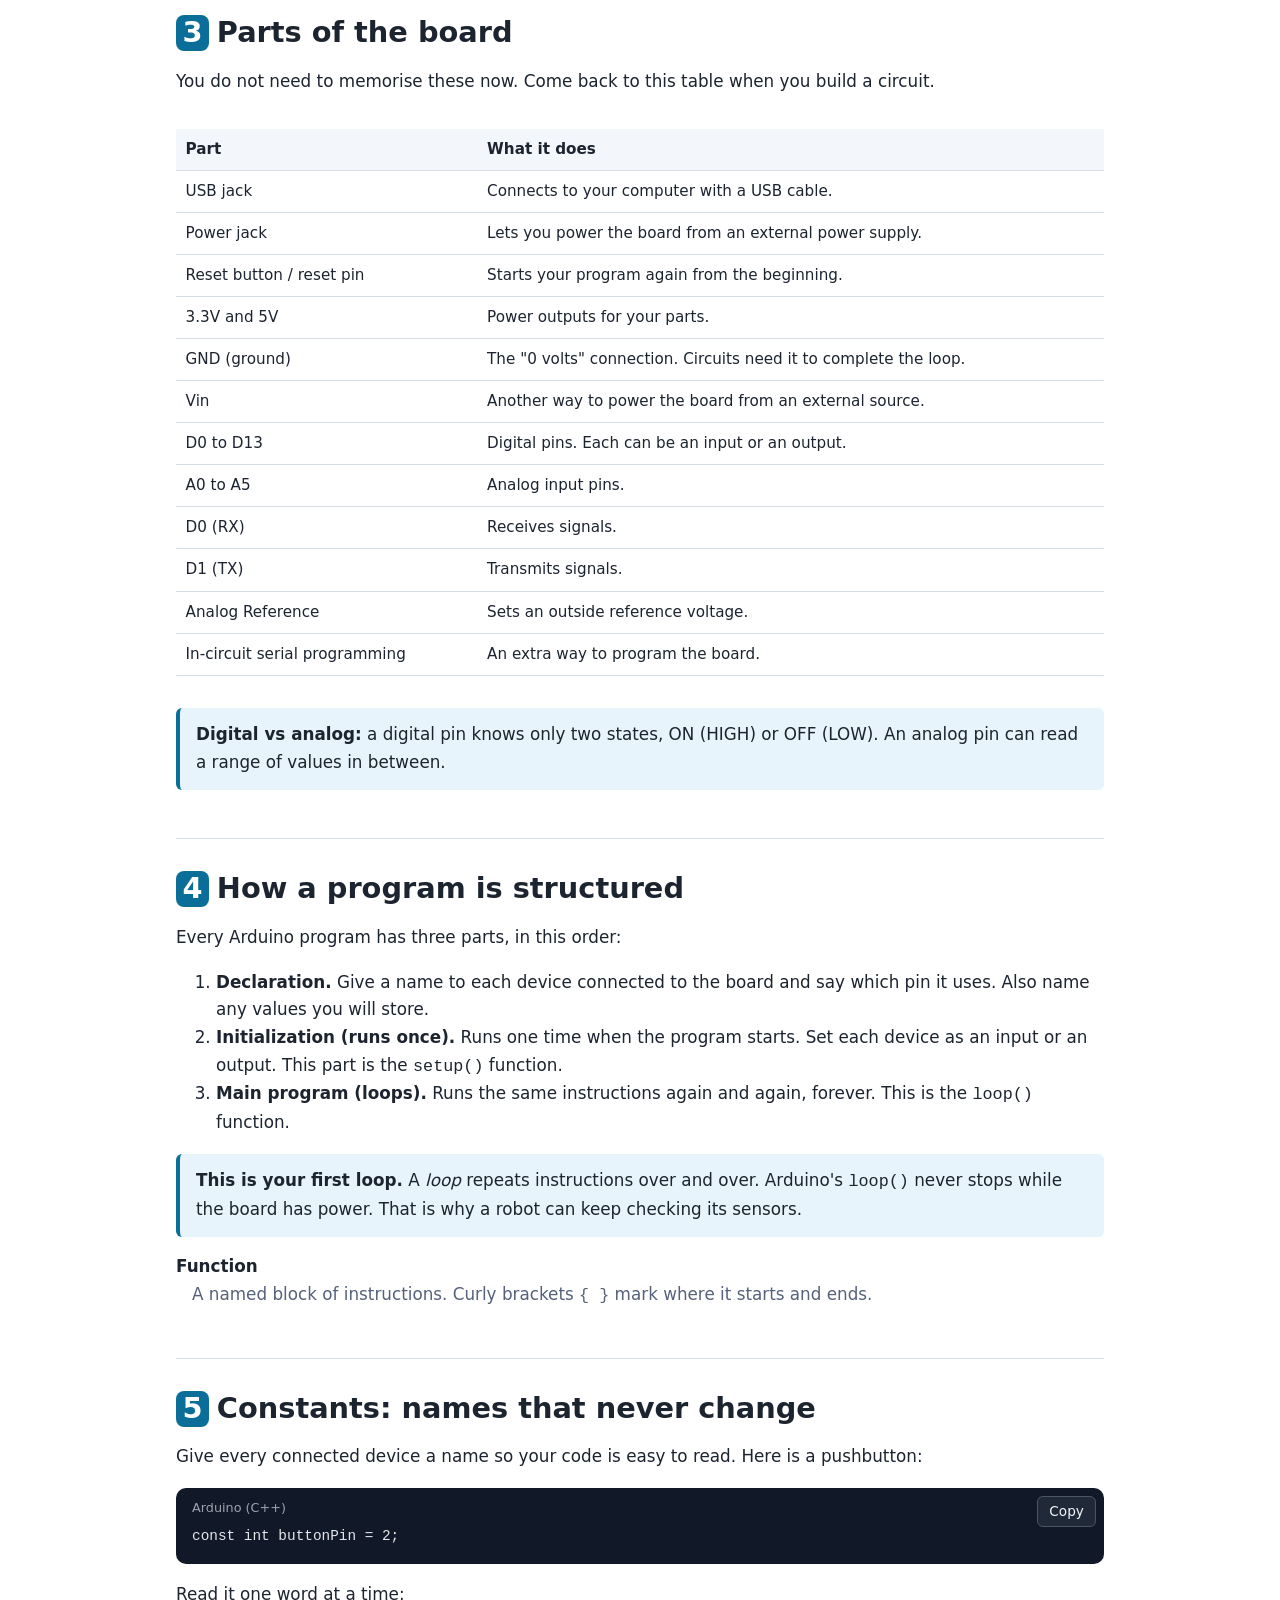
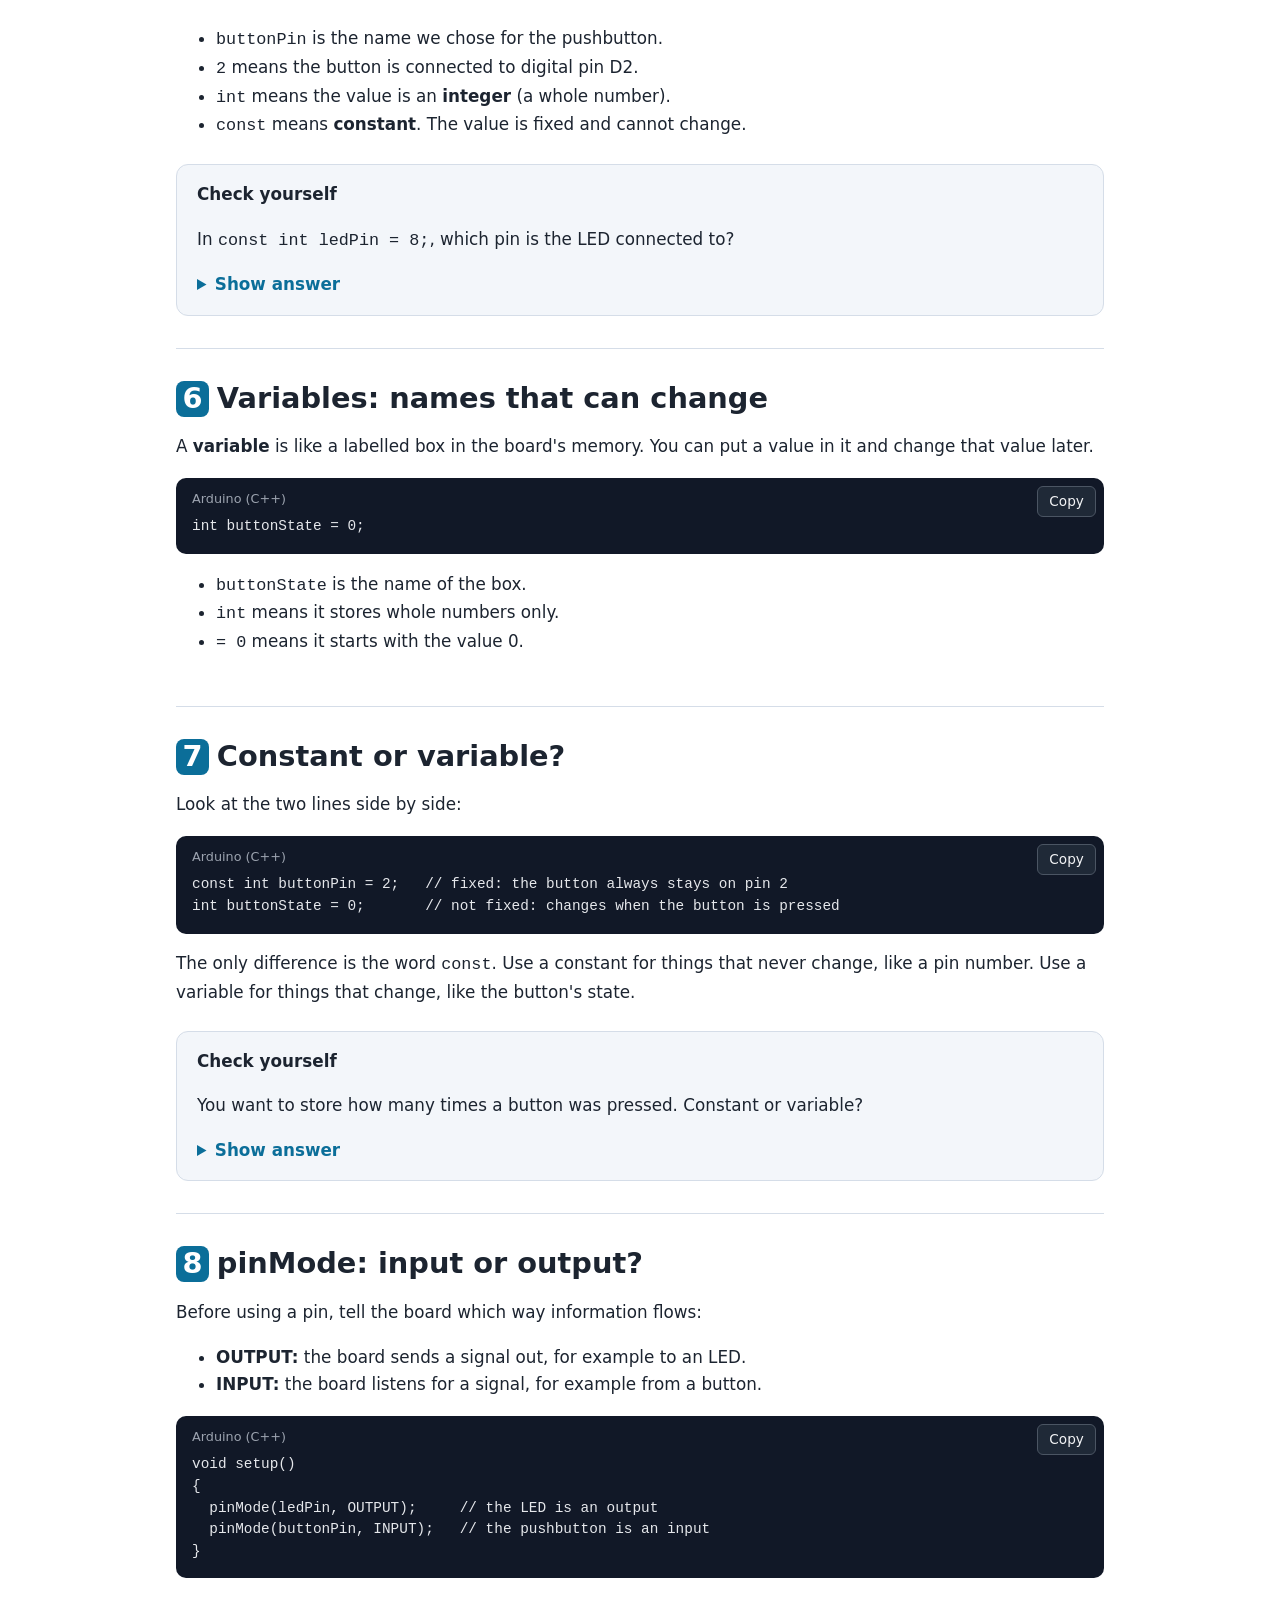
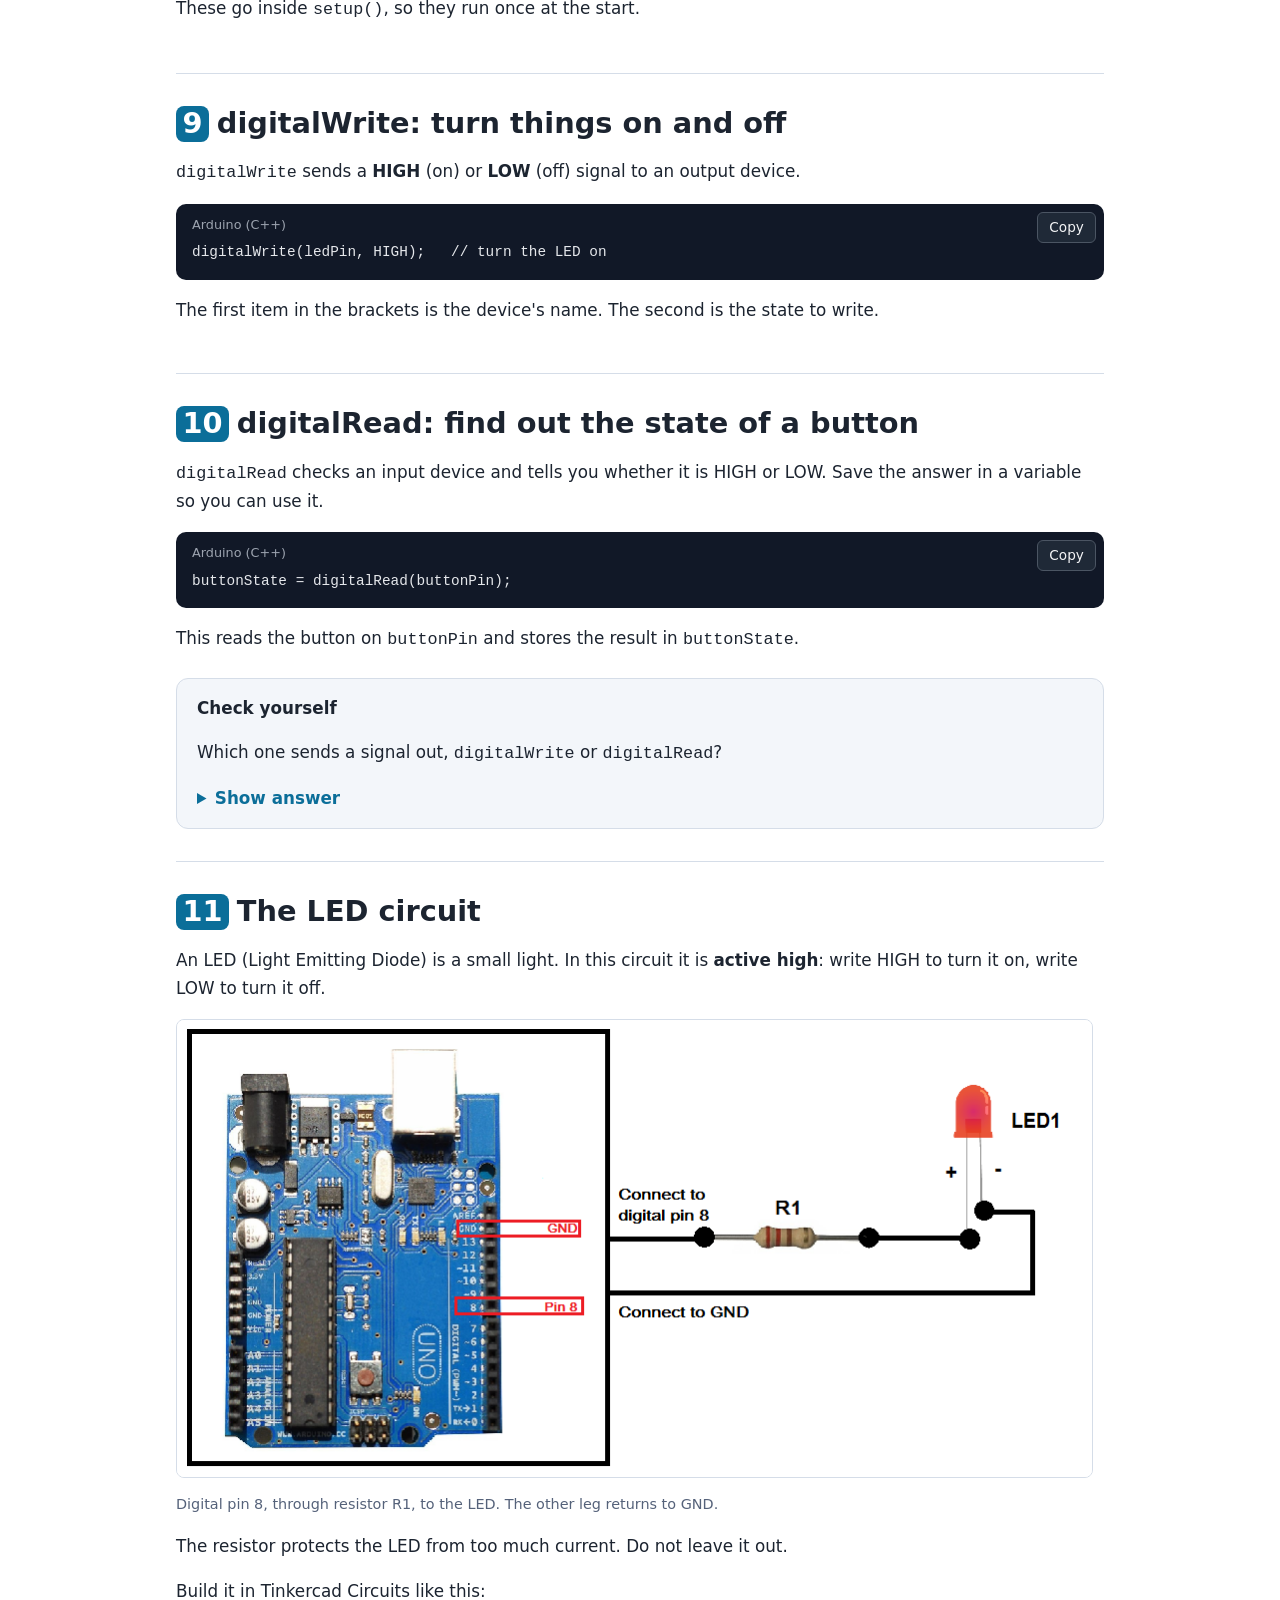
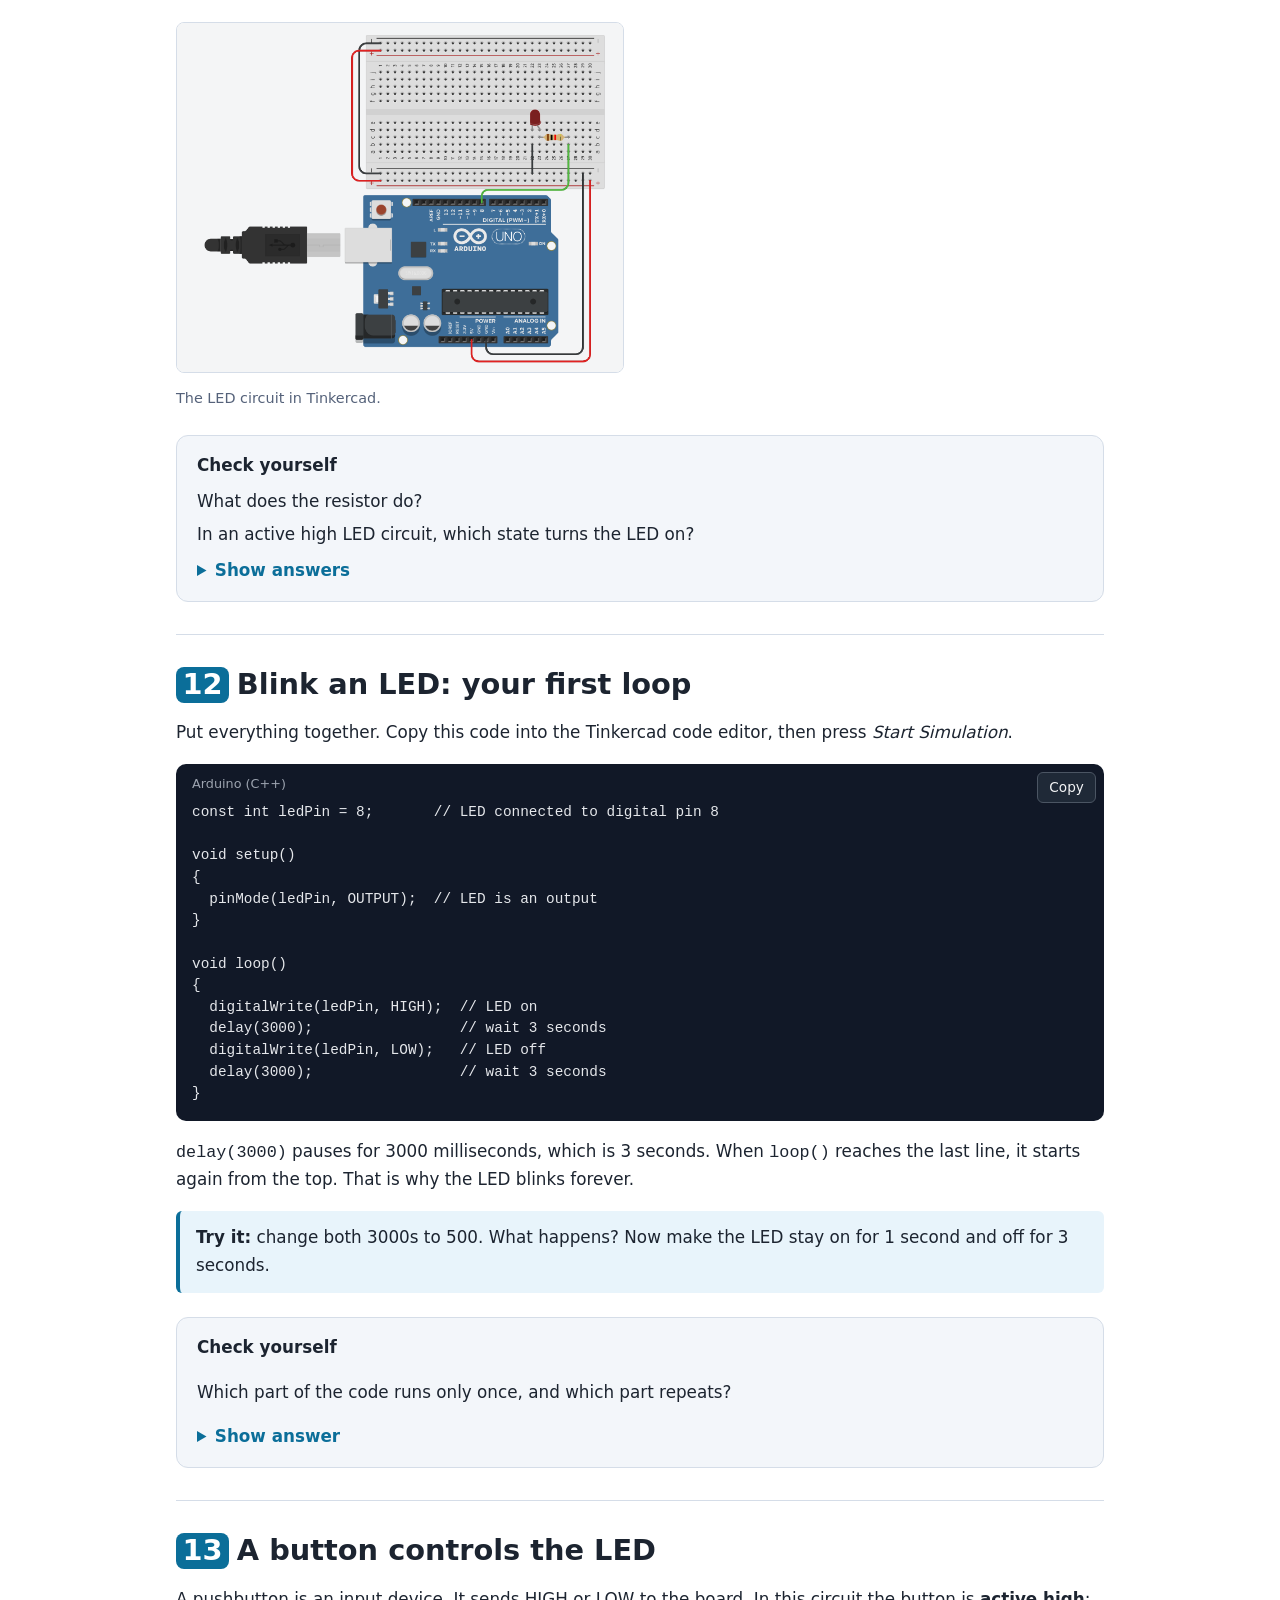
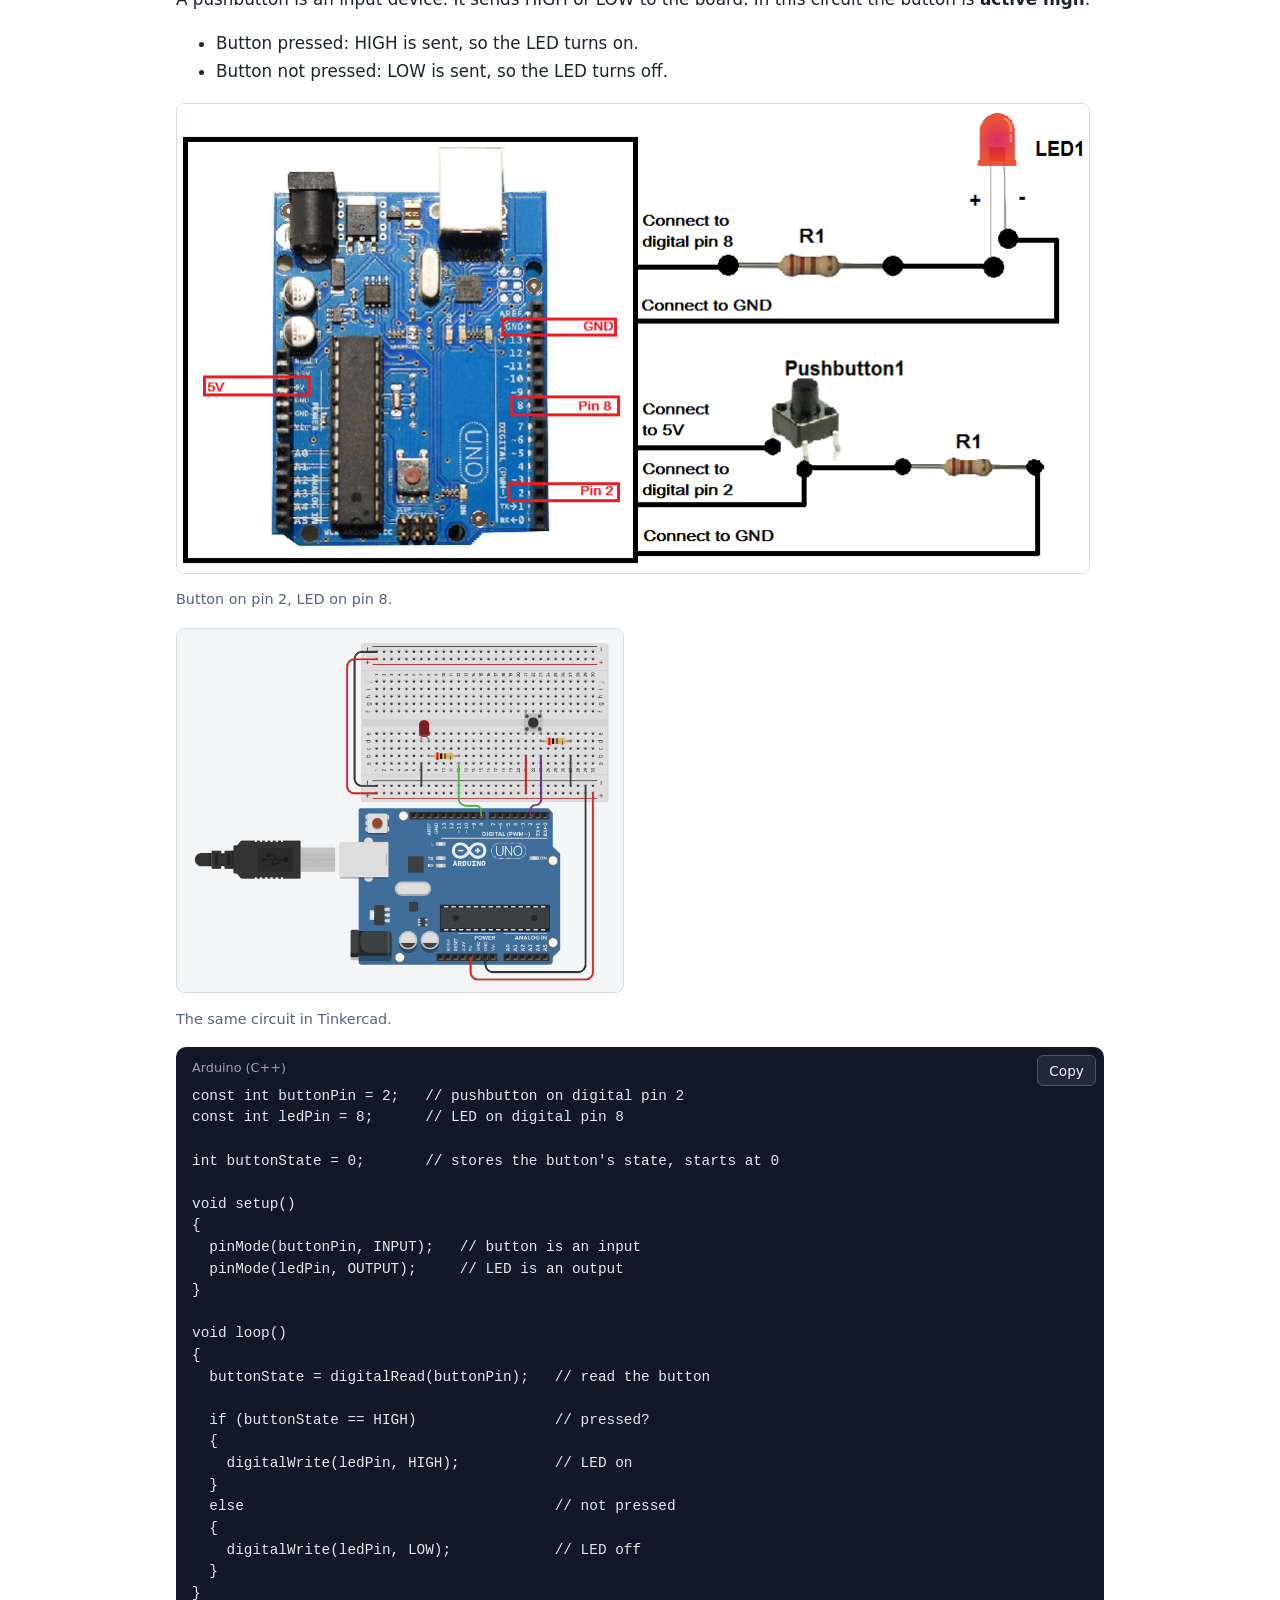
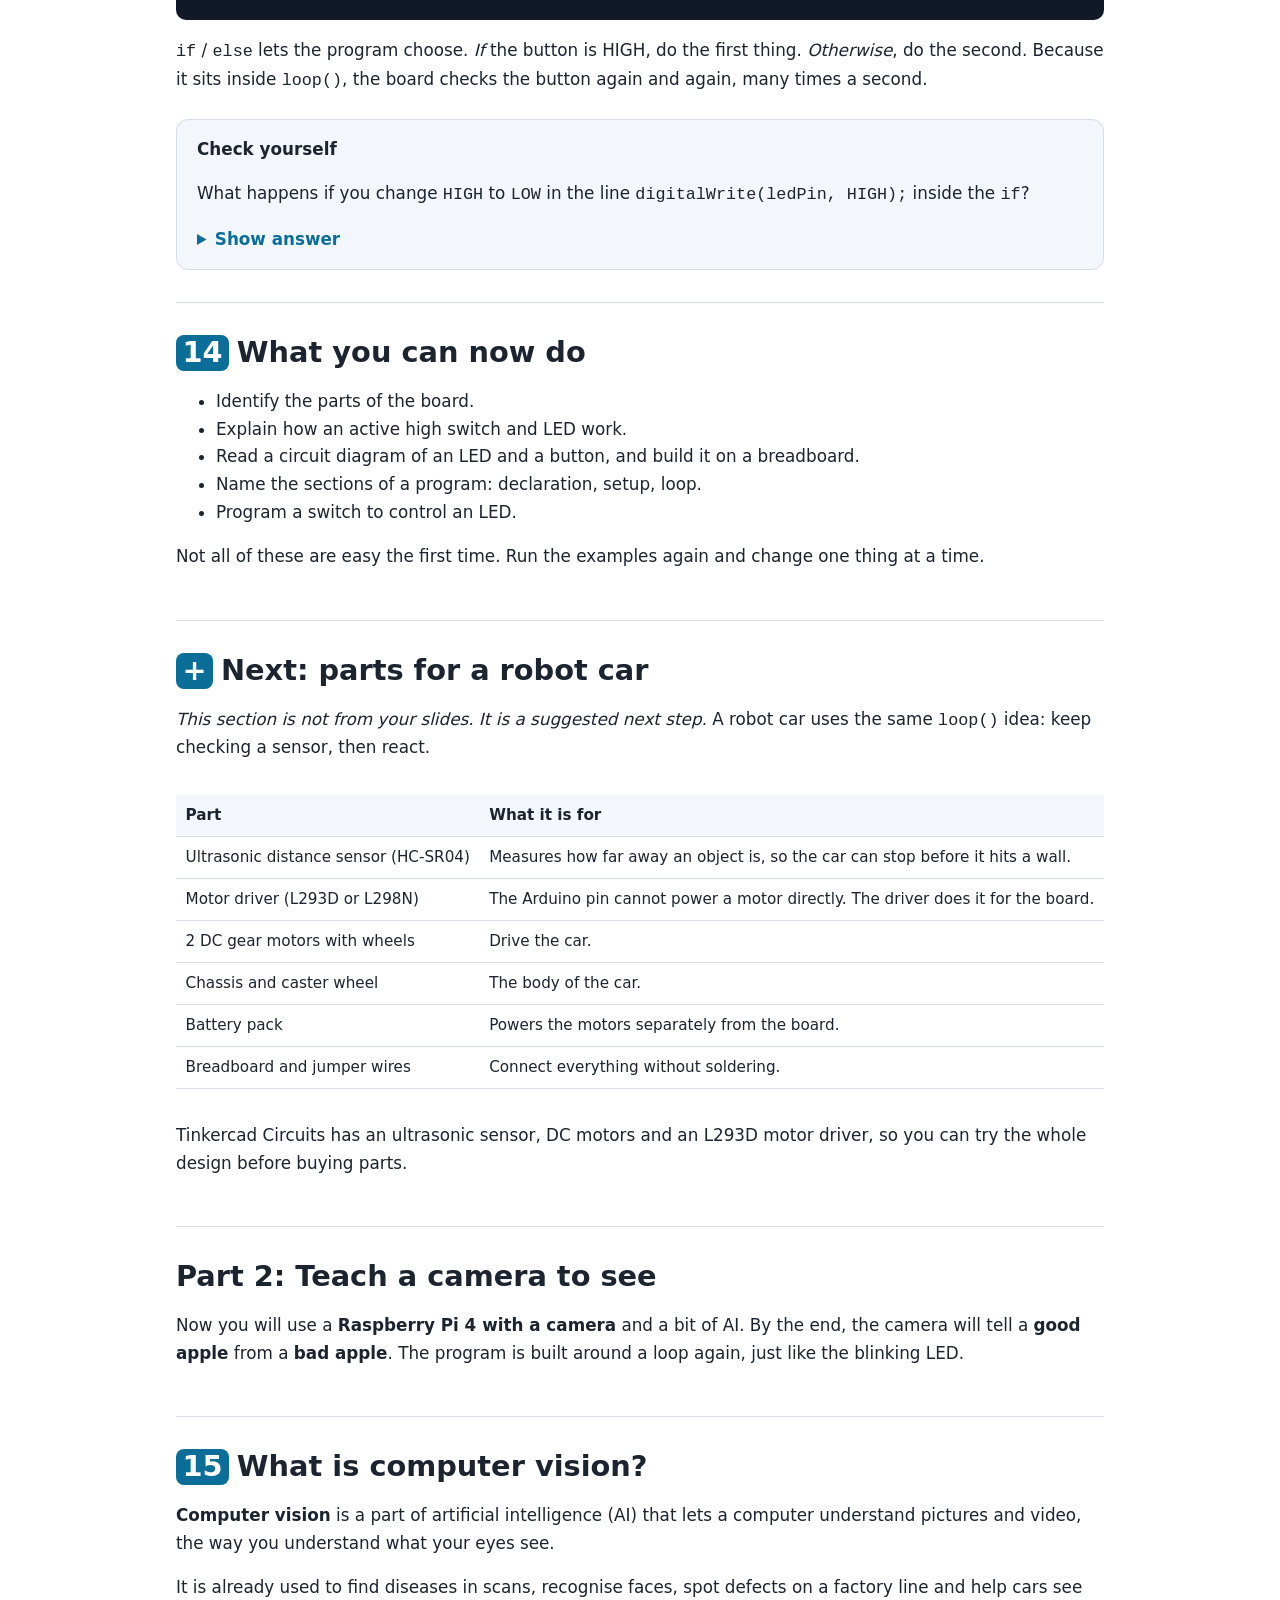
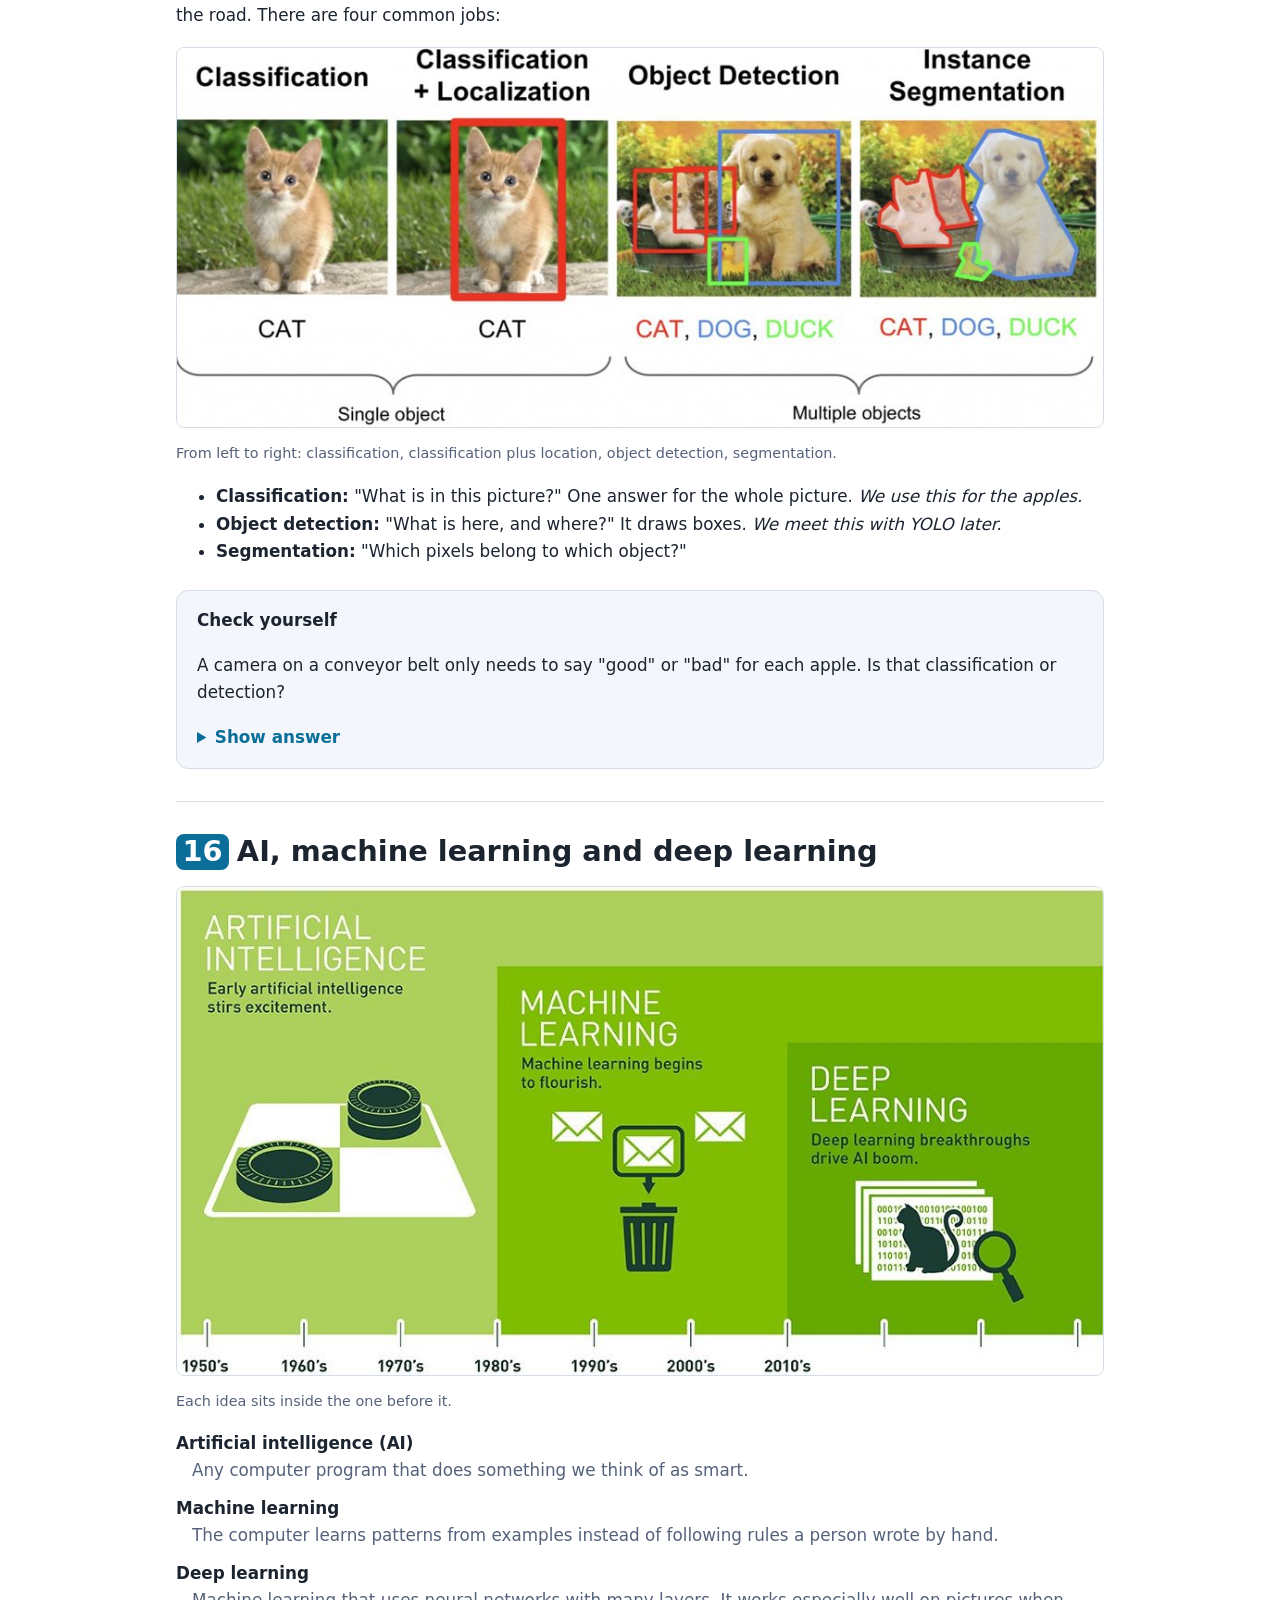
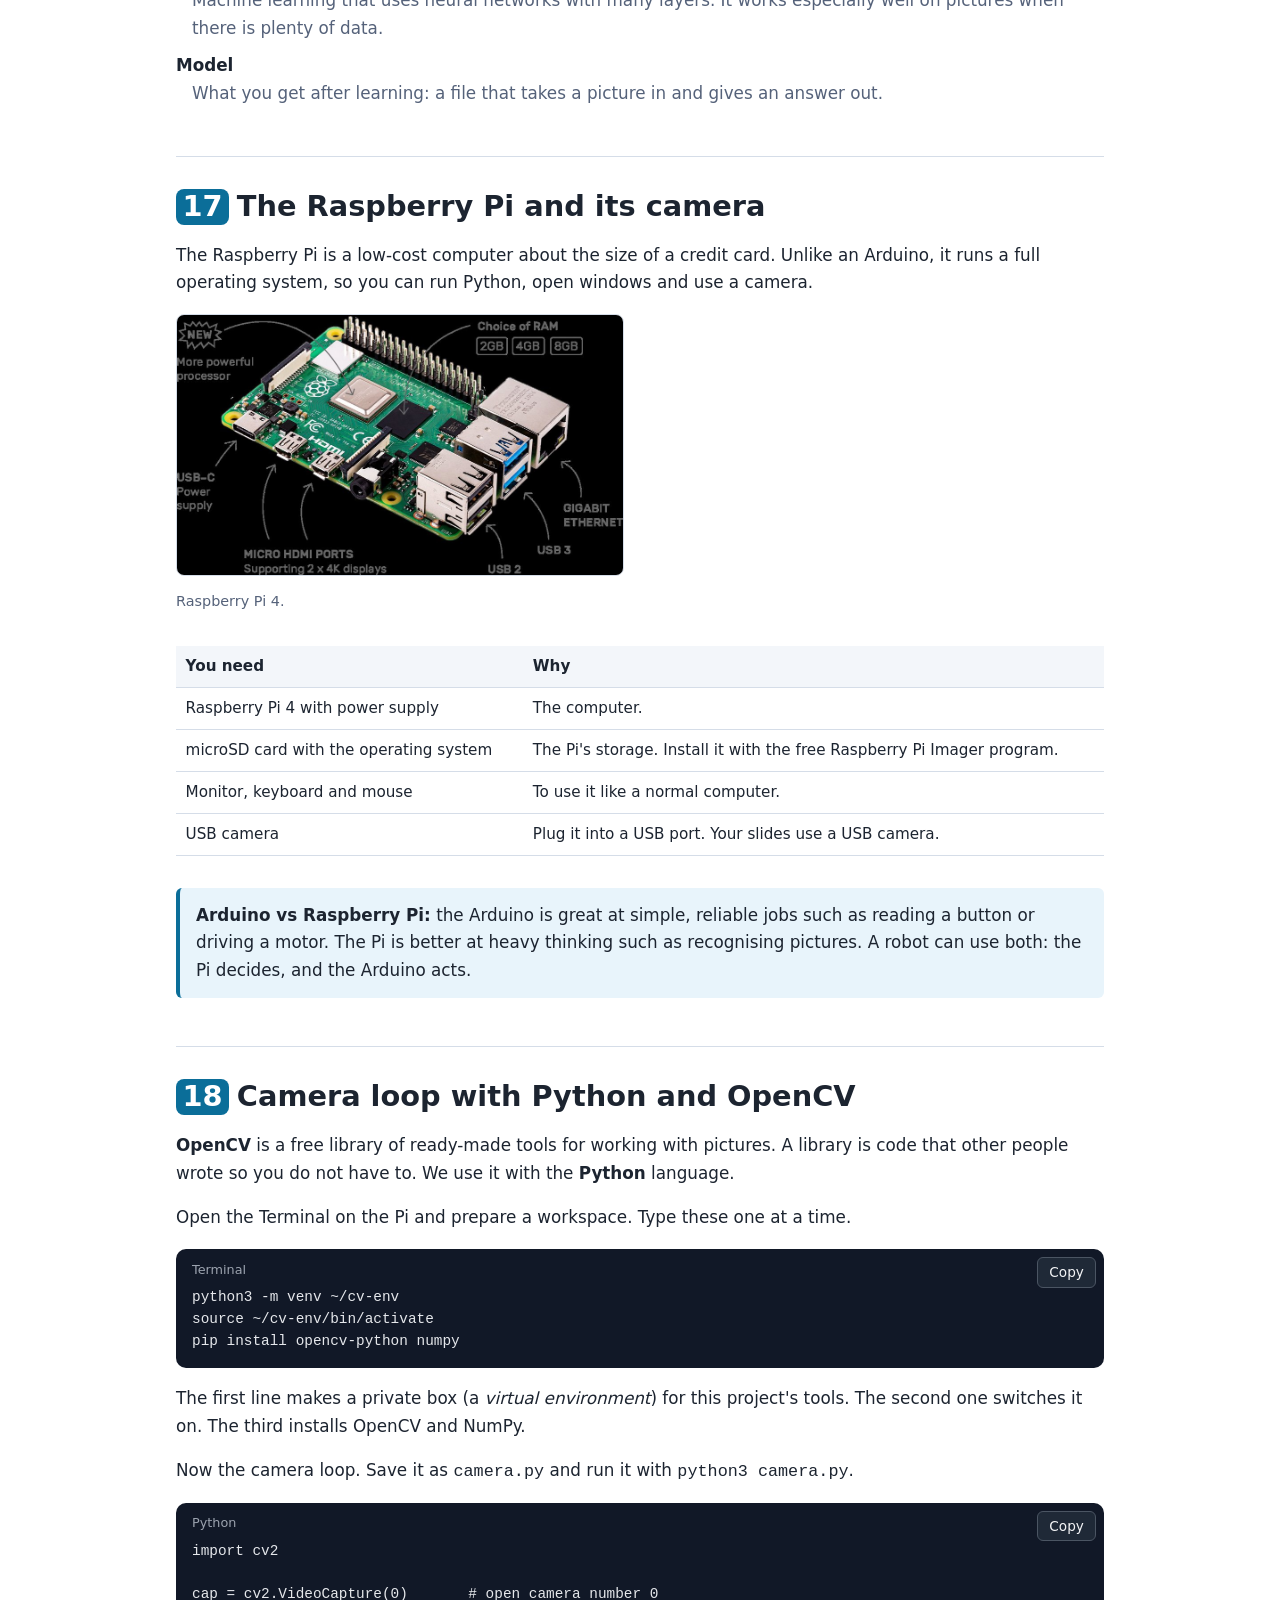
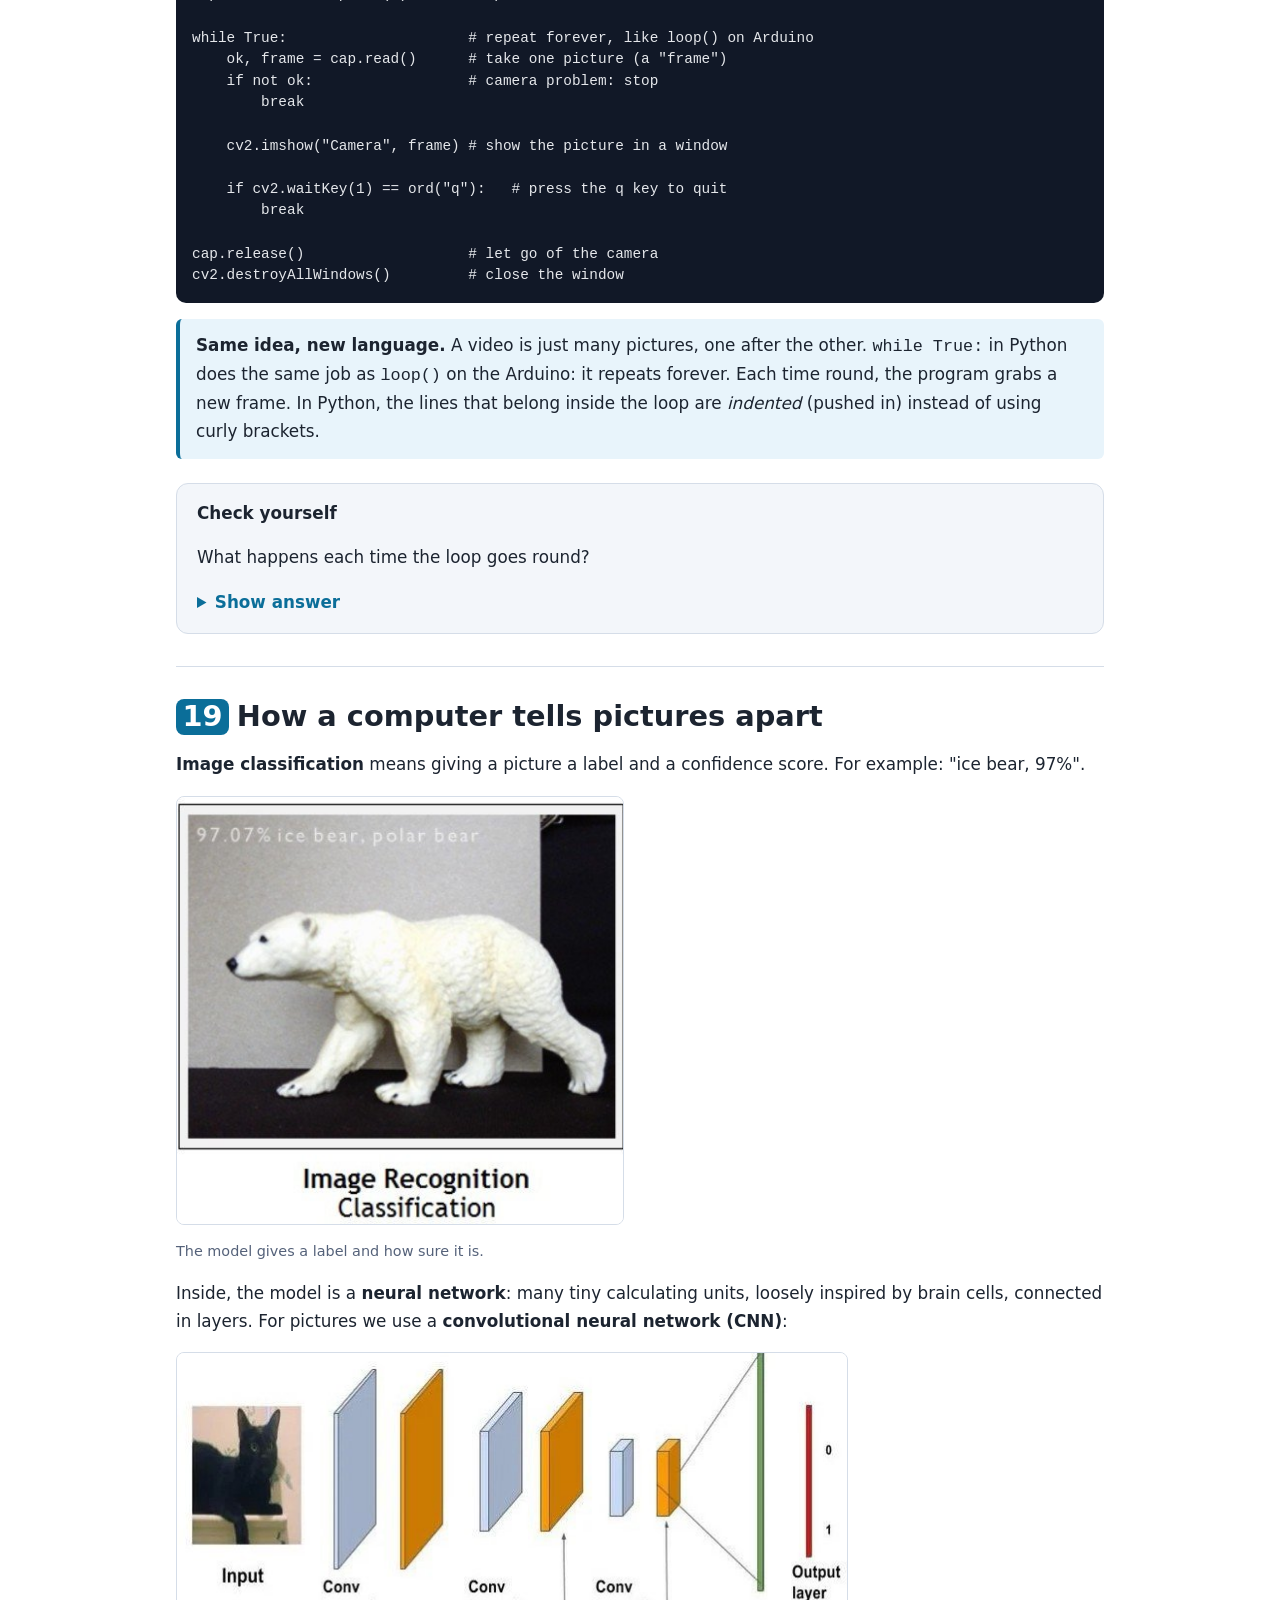
==== commit 17938a8a: "Add Part 2: machine vision lessons with Raspberry Pi, Teachable Machine and YOLO Co-Authored-By: Cla" ====
--- a/index.html
+++ b/index.html
@@ -3,7 +3,7 @@
 <head>
   <meta charset="utf-8">
   <meta name="viewport" content="width=device-width, initial-scale=1">
-  <title>Fundamentals of Arduino</title>
+  <title>Arduino and Machine Vision</title>
   <meta name="description" content="A beginner-friendly mini-course: learn Arduino, write your first loop, and build LED and button circuits in Tinkercad.">
   <link rel="stylesheet" href="css/style.css">
 </head>
@@ -27,6 +27,9 @@
       <a href="#button">Button + LED</a>
       <a href="#summary">Summary</a>
       <a href="#robot">Robot car</a>
+      <a href="#part2">Part 2: Machine vision</a>
+      <a href="#cv-run">Run on Pi</a>
+      <a href="#cv-yolo">YOLO</a>
     </nav>
     <button id="theme-toggle" type="button" aria-pressed="false">Dark theme</button>
   </div>
@@ -35,9 +38,9 @@
 <main class="wrap">
 
 <header class="hero">
-  <h1>Fundamentals of Arduino</h1>
-  <p>E377 – Mechatronics System and Design</p>
-  <p>No coding experience needed. You will learn to read and write a simple program, including a <strong>loop</strong>, and build circuits in Tinkercad.</p>
+  <h1>Arduino and Machine Vision</h1>
+  <p>Part 1: Fundamentals of Arduino (E377 – Mechatronics System and Design) · Part 2: Computer vision with a Raspberry Pi</p>
+  <p>No coding experience needed. You will learn to read and write a simple program, including a <strong>loop</strong>, build circuits in Tinkercad, then teach a camera to tell a good apple from a bad apple.</p>
   <div class="goals">
     <h2>By the end you can</h2>
     <ul>
@@ -46,6 +49,7 @@
       <li>Read a circuit diagram and build it on a breadboard.</li>
       <li>Tell the sections of a program apart and say what each one does.</li>
       <li>Write a program that uses a switch to control an LED.</li>
+      <li>Train an image model and run it on a Raspberry Pi camera, and explain what YOLO adds.</li>
     </ul>
   </div>
 </header>
@@ -367,6 +371,338 @@
   <p>Tinkercad Circuits has an ultrasonic sensor, DC motors and an L293D motor driver, so you can try the whole design before buying parts.</p>
 </section>
 
+
+<!-- ========== PART 2 ========== -->
+<section class="lesson part" id="part2">
+  <h2>Part 2: Teach a camera to see</h2>
+  <p>Now you will use a <strong>Raspberry Pi 4 with a camera</strong> and a bit of AI. By the end, the camera will tell a <strong>good apple</strong> from a <strong>bad apple</strong>. The program is built around a loop again, just like the blinking LED.</p>
+</section>
+
+<!-- 15 -->
+<section class="lesson" id="cv-what">
+  <h2><span class="num">15</span>What is computer vision?</h2>
+  <p><strong>Computer vision</strong> is a part of artificial intelligence (AI) that lets a computer understand pictures and video, the way you understand what your eyes see.</p>
+  <p>It is already used to find diseases in scans, recognise faces, spot defects on a factory line and help cars see the road. There are four common jobs:</p>
+  <figure>
+    <img src="images/cv-tasks.jpg" alt="Four examples on pictures of cats and dogs: classification, classification with location, object detection, and segmentation" width="1000" height="410">
+    <figcaption>From left to right: classification, classification plus location, object detection, segmentation.</figcaption>
+  </figure>
+  <ul>
+    <li><strong>Classification:</strong> "What is in this picture?" One answer for the whole picture. <em>We use this for the apples.</em></li>
+    <li><strong>Object detection:</strong> "What is here, and where?" It draws boxes. <em>We meet this with YOLO later.</em></li>
+    <li><strong>Segmentation:</strong> "Which pixels belong to which object?"</li>
+  </ul>
+  <div class="check">
+    <h3>Check yourself</h3>
+    <p>A camera on a conveyor belt only needs to say "good" or "bad" for each apple. Is that classification or detection?</p>
+    <details><summary>Show answer</summary><p>Classification. One label per picture, and no box is needed.</p></details>
+  </div>
+</section>
+
+<!-- 16 -->
+<section class="lesson" id="cv-ai">
+  <h2><span class="num">16</span>AI, machine learning and deep learning</h2>
+  <figure>
+    <img src="images/cv-ai-ml-dl.jpg" alt="Timeline showing artificial intelligence as the biggest idea, machine learning inside it, and deep learning inside machine learning" width="1000" height="527">
+    <figcaption>Each idea sits inside the one before it.</figcaption>
+  </figure>
+  <dl class="terms">
+    <dt>Artificial intelligence (AI)</dt>
+    <dd>Any computer program that does something we think of as smart.</dd>
+    <dt>Machine learning</dt>
+    <dd>The computer learns patterns from examples instead of following rules a person wrote by hand.</dd>
+    <dt>Deep learning</dt>
+    <dd>Machine learning that uses neural networks with many layers. It works especially well on pictures when there is plenty of data.</dd>
+    <dt>Model</dt>
+    <dd>What you get after learning: a file that takes a picture in and gives an answer out.</dd>
+  </dl>
+</section>
+
+<!-- 17 -->
+<section class="lesson" id="cv-pi">
+  <h2><span class="num">17</span>The Raspberry Pi and its camera</h2>
+  <p>The Raspberry Pi is a low-cost computer about the size of a credit card. Unlike an Arduino, it runs a full operating system, so you can run Python, open windows and use a camera.</p>
+  <figure>
+    <img class="img-small" src="images/raspberry-pi-4.jpg" alt="A Raspberry Pi 4 board with labels for USB-C power, micro HDMI ports, USB ports and Ethernet" width="1000" height="583">
+    <figcaption>Raspberry Pi 4.</figcaption>
+  </figure>
+  <div class="table-scroll">
+    <table>
+      <thead><tr><th>You need</th><th>Why</th></tr></thead>
+      <tbody>
+        <tr><td>Raspberry Pi 4 with power supply</td><td>The computer.</td></tr>
+        <tr><td>microSD card with the operating system</td><td>The Pi's storage. Install it with the free Raspberry Pi Imager program.</td></tr>
+        <tr><td>Monitor, keyboard and mouse</td><td>To use it like a normal computer.</td></tr>
+        <tr><td>USB camera</td><td>Plug it into a USB port. Your slides use a USB camera.</td></tr>
+      </tbody>
+    </table>
+  </div>
+  <div class="tip"><p><strong>Arduino vs Raspberry Pi:</strong> the Arduino is great at simple, reliable jobs such as reading a button or driving a motor. The Pi is better at heavy thinking such as recognising pictures. A robot can use both: the Pi decides, and the Arduino acts.</p></div>
+</section>
+
+<!-- 18 -->
+<section class="lesson" id="cv-loop">
+  <h2><span class="num">18</span>Camera loop with Python and OpenCV</h2>
+  <p><strong>OpenCV</strong> is a free library of ready-made tools for working with pictures. A library is code that other people wrote so you do not have to. We use it with the <strong>Python</strong> language.</p>
+  <p>Open the Terminal on the Pi and prepare a workspace. Type these one at a time.</p>
+  <div class="code">
+    <span class="label">Terminal</span>
+    <button class="copy" type="button">Copy</button>
+<pre><code>python3 -m venv ~/cv-env
+source ~/cv-env/bin/activate
+pip install opencv-python numpy</code></pre>
+  </div>
+  <p>The first line makes a private box (a <em>virtual environment</em>) for this project's tools. The second one switches it on. The third installs OpenCV and NumPy.</p>
+  <p>Now the camera loop. Save it as <code>camera.py</code> and run it with <code>python3 camera.py</code>.</p>
+  <div class="code">
+    <span class="label">Python</span>
+    <button class="copy" type="button">Copy</button>
+<pre><code>import cv2
+
+cap = cv2.VideoCapture(0)       # open camera number 0
+
+while True:                     # repeat forever, like loop() on Arduino
+    ok, frame = cap.read()      # take one picture (a "frame")
+    if not ok:                  # camera problem: stop
+        break
+
+    cv2.imshow("Camera", frame) # show the picture in a window
+
+    if cv2.waitKey(1) == ord("q"):   # press the q key to quit
+        break
+
+cap.release()                   # let go of the camera
+cv2.destroyAllWindows()         # close the window</code></pre>
+  </div>
+  <div class="note"><p><strong>Same idea, new language.</strong> A video is just many pictures, one after the other. <code>while True:</code> in Python does the same job as <code>loop()</code> on the Arduino: it repeats forever. Each time round, the program grabs a new frame. In Python, the lines that belong inside the loop are <em>indented</em> (pushed in) instead of using curly brackets.</p></div>
+  <div class="check">
+    <h3>Check yourself</h3>
+    <p>What happens each time the loop goes round?</p>
+    <details><summary>Show answer</summary><p>The program reads one new frame from the camera, shows it in the window, then checks whether you pressed q.</p></details>
+  </div>
+</section>
+
+<!-- 19 -->
+<section class="lesson" id="cv-classify">
+  <h2><span class="num">19</span>How a computer tells pictures apart</h2>
+  <p><strong>Image classification</strong> means giving a picture a label and a confidence score. For example: "ice bear, 97%".</p>
+  <figure>
+    <img class="img-small" src="images/cv-classification.jpg" alt="A toy polar bear labelled ice bear, polar bear with 97 percent confidence" width="459" height="440">
+    <figcaption>The model gives a label and how sure it is.</figcaption>
+  </figure>
+  <p>Inside, the model is a <strong>neural network</strong>: many tiny calculating units, loosely inspired by brain cells, connected in layers. For pictures we use a <strong>convolutional neural network (CNN)</strong>:</p>
+  <figure>
+    <img src="images/cv-cnn.jpg" alt="Diagram of a convolutional neural network: input picture, convolution and pooling layers that extract features, then a classifier giving the output" width="672" height="415">
+    <figcaption>Early layers pick out edges and shapes. The last layers decide the label.</figcaption>
+  </figure>
+  <ol>
+    <li>The first layers look for simple things, such as edges and colours.</li>
+    <li>Later layers combine them into bigger things, such as a stem or a bruise.</li>
+    <li>The last layer gives a score for each label. The highest score wins.</li>
+  </ol>
+  <p>You do not have to build this. Next, you teach one with examples.</p>
+</section>
+
+<!-- 20 -->
+<section class="lesson" id="cv-teach">
+  <h2><span class="num">20</span>Teach it: good apple vs bad apple</h2>
+  <p><strong>Teachable Machine</strong> is a free website from Google. You show it pictures from your webcam, and it trains a model in your browser. No code is needed.</p>
+  <figure>
+    <img class="img-small" src="images/teachable-machine.jpg" alt="The Teachable Machine website: a webcam panel to gather image samples, then train, then preview" width="512" height="288">
+    <figcaption>Gather, train, then preview.</figcaption>
+  </figure>
+  <ol>
+    <li>Go to <strong>teachablemachine.withgoogle.com</strong>, choose <em>Get Started</em>, then <em>Image Project</em>, then <em>Standard image model</em>.</li>
+    <li>Rename the first class <code>Good apple</code>. Hold a good apple in front of the webcam and record many samples.</li>
+    <li>Rename the second class <code>Bad apple</code>. Do the same with a bruised or rotten apple.</li>
+    <li>Add a third class <code>Nothing</code> with just the empty background, so the model learns what "no apple" looks like.</li>
+    <li>Click <em>Train Model</em>, then test it in the preview.</li>
+  </ol>
+  <div class="tip">
+    <p><strong>Tips for a better model</strong></p>
+    <ul>
+      <li>Record at least 50 samples per class.</li>
+      <li>Turn the apple around and move it closer and further away.</li>
+      <li>Use several apples, not just one.</li>
+      <li>Train in the same light and background where you will use it.</li>
+    </ul>
+  </div>
+  <div class="check">
+    <h3>Check yourself</h3>
+    <p>Your model calls everything a "bad apple". Name one thing you could do to fix it.</p>
+    <details><summary>Show answer</summary><p>Add more and varied samples of good apples (different angles and lighting), and make sure each class has a similar number of samples.</p></details>
+  </div>
+</section>
+
+<!-- 21 -->
+<section class="lesson" id="cv-run">
+  <h2><span class="num">21</span>Run your model on the Raspberry Pi</h2>
+  <p>Now move your trained model from the browser onto the Pi.</p>
+  <ol>
+    <li>In Teachable Machine click <em>Export Model</em>, open the <strong>TensorFlow Lite</strong> tab, choose <strong>Floating point</strong>, and click <em>Download my model</em>.</li>
+    <li>Unzip the download. You should see a <code>.tflite</code> model file and <code>labels.txt</code>. Copy both into one folder on the Pi, for example <code>~/apples</code>.</li>
+    <li>Install the TensorFlow Lite runtime, a small program that runs models, in the same terminal as before:</li>
+  </ol>
+  <div class="code">
+    <span class="label">Terminal</span>
+    <button class="copy" type="button">Copy</button>
+<pre><code>pip install tflite-runtime</code></pre>
+  </div>
+  <p>If that line fails on your Pi, use <code>pip install tensorflow</code> instead. The program below works with either.</p>
+  <p>Save this as <code>apples.py</code> in the same folder. <strong>If your model file has a different name, change <code>MODEL</code>.</strong></p>
+  <div class="code">
+    <span class="label">Python</span>
+    <button class="copy" type="button">Copy</button>
+<pre><code>import cv2
+import numpy as np
+
+try:
+    from tflite_runtime.interpreter import Interpreter
+except ImportError:
+    from tensorflow.lite.python.interpreter import Interpreter
+
+MODEL = "model_unquant.tflite"   # your model file
+LABELS = "labels.txt"            # your label list
+
+# --- set up (runs once) ---
+labels = [line.strip().split(" ", 1)[1] for line in open(LABELS)]
+interpreter = Interpreter(model_path=MODEL)
+interpreter.allocate_tensors()
+inp = interpreter.get_input_details()[0]
+out = interpreter.get_output_details()[0]
+size = inp["shape"][1]           # the picture size the model expects
+
+cap = cv2.VideoCapture(0)
+
+# --- main loop (repeats forever) ---
+while True:
+    ok, frame = cap.read()
+    if not ok:
+        break
+
+    # get the frame ready for the model
+    img = cv2.cvtColor(cv2.resize(frame, (size, size)), cv2.COLOR_BGR2RGB)
+    if inp["dtype"] == np.float32:
+        img = img.astype(np.float32) / 127.5 - 1   # scale to -1 .. 1
+    img = np.expand_dims(img, axis=0)
+
+    # ask the model
+    interpreter.set_tensor(inp["index"], img)
+    interpreter.invoke()
+    scores = interpreter.get_tensor(out["index"])[0]
+    if out["dtype"] == np.uint8:
+        scores = scores / 255.0
+
+    best = int(np.argmax(scores))    # the label with the highest score
+    text = f"{labels[best]} {scores[best]:.0%}"
+    print(text)
+
+    cv2.putText(frame, text, (10, 35), cv2.FONT_HERSHEY_SIMPLEX,
+                1, (0, 255, 0), 2)
+    cv2.imshow("Apple checker", frame)
+
+    if cv2.waitKey(1) == ord("q"):
+        break
+
+cap.release()
+cv2.destroyAllWindows()</code></pre>
+  </div>
+  <p>Run it with <code>python3 apples.py</code>. Hold an apple up to the camera, and the label and confidence appear on the video.</p>
+  <figure>
+    <img class="img-small" src="images/pi-classify-result.jpg" alt="A Raspberry Pi window showing a hand held up to the camera, with the label paper 0.97 written at the top" width="637" height="554">
+    <figcaption>A classifier running on a Pi. This example recognises paper, scissors and stone.</figcaption>
+  </figure>
+  <p>Read the program in the same three parts as the Arduino one: <em>declaration</em> (imports and file names), <em>set up</em> (load the model, once), and the <em>loop</em> (grab a frame, ask the model, show the answer, repeat).</p>
+  <div class="check">
+    <h3>Check yourself</h3>
+    <ul>
+      <li>Which line makes the program repeat?</li>
+      <li>Which line picks the answer with the highest score?</li>
+    </ul>
+    <details><summary>Show answers</summary><p><code>while True:</code> makes it repeat. <code>np.argmax(scores)</code> finds the best label.</p></details>
+  </div>
+  <div class="tip"><p><strong>Challenge:</strong> change the program so that it prints "REJECT" when the label is "Bad apple" and the confidence is above 80%. That is the first step towards a machine that sorts apples.</p></div>
+</section>
+
+<!-- 22 -->
+<section class="lesson" id="cv-yolo">
+  <h2><span class="num">22</span>Beyond one label: object detection and YOLO</h2>
+  <p>Classification gives <em>one</em> answer per picture. But a street photo has cars, people and traffic lights, all at once. <strong>Object detection</strong> finds every object and draws a <strong>box</strong> around it, with a label.</p>
+  <figure>
+    <img src="images/cv-detection.jpg" alt="A busy street with coloured boxes around cars, a person, a bicycle and a traffic light, each with a label" width="872" height="586">
+    <figcaption>Object detection: many objects, each with a box and a label.</figcaption>
+  </figure>
+  <h3>YOLO: "You Only Look Once"</h3>
+  <p><strong>YOLO</strong> is a very popular object detection model. Older methods looked at a picture many times to hunt for objects. YOLO looks <em>once</em>, so it is fast enough for live video. That is why it is used for robots, cars and cameras that need to react quickly.</p>
+  <figure>
+    <img class="img-small" src="images/yolo-road.jpg" alt="Dashcam view of a road with boxes around cars and a truck, each with a confidence score" width="480" height="360">
+    <figcaption>YOLO on a road scene: each box has a label and a confidence score.</figcaption>
+  </figure>
+  <div class="table-scroll">
+    <table>
+      <thead><tr><th></th><th>Classification (Teachable Machine)</th><th>Detection (YOLO)</th></tr></thead>
+      <tbody>
+        <tr><td>Answer</td><td>One label per picture</td><td>Many labels, each with a box</td></tr>
+        <tr><td>Knows where?</td><td>No</td><td>Yes</td></tr>
+        <tr><td>Good for</td><td>Good or bad apple on a belt</td><td>Counting apples, finding one in a crate</td></tr>
+        <tr><td>Training effort</td><td>Low: show it examples</td><td>Higher: you must draw boxes on many pictures</td></tr>
+      </tbody>
+    </table>
+  </div>
+  <div class="note">
+    <p><strong>Try it (optional, not from your slides).</strong> On a computer or Pi with Python, a ready-made YOLO model can be tried in two commands. It downloads a model that already knows 80 everyday objects, such as people, cars, cups and apples. On a Raspberry Pi it may run slowly, so expect only a few frames per second. I have not tested this on your Pi.</p>
+  </div>
+  <div class="code">
+    <span class="label">Terminal</span>
+    <button class="copy" type="button">Copy</button>
+<pre><code>pip install ultralytics
+yolo predict model=yolov8n.pt source=0 show=True</code></pre>
+  </div>
+  <p><code>source=0</code> means "use camera number 0". Press <kbd>q</kbd> in the window to stop.</p>
+  <div class="check">
+    <h3>Check yourself</h3>
+    <p>You want a robot to count how many apples are in a box. Classification or YOLO?</p>
+    <details><summary>Show answer</summary><p>YOLO (object detection). It finds every apple separately, so you can count the boxes.</p></details>
+  </div>
+</section>
+
+<!-- 23 -->
+<section class="lesson" id="cv-edge">
+  <h2><span class="num">23</span>Edge or cloud?</h2>
+  <p>Where does the thinking happen? <strong>Cloud computing</strong> sends the picture over the internet to a big computer far away. <strong>Edge computing</strong> does the work on the spot, close to the camera, like your Raspberry Pi.</p>
+  <figure>
+    <img src="images/edge-vs-cloud.jpg" alt="Cloud computing on the left, where devices connect to a distant cloud; edge computing on the right, where computation happens near the devices" width="1000" height="634">
+    <figcaption>Cloud (left) and edge (right).</figcaption>
+  </figure>
+  <p>Running AI on a small device is called <strong>Edge AI</strong>. The apple checker is Edge AI. Why choose the edge?</p>
+  <ul>
+    <li><strong>Fast.</strong> No waiting for the internet. A self-driving car cannot wait.</li>
+    <li><strong>Works offline.</strong> No connection needed.</li>
+    <li><strong>Private.</strong> Pictures stay on the device.</li>
+    <li><strong>Cheaper.</strong> Less data to send.</li>
+  </ul>
+  <p>The trade-off: a small device is less powerful, so models must be small. That is why we exported a <strong>TensorFlow Lite</strong> model, a slimmed-down version made for small devices.</p>
+</section>
+
+<!-- 24 -->
+<section class="lesson" id="cv-summary">
+  <h2><span class="num">24</span>Part 2 summary</h2>
+  <ul>
+    <li>Computer vision lets computers understand pictures. Classification gives one label per picture. Detection finds objects and their position.</li>
+    <li>Machine learning learns from examples. A <em>model</em> is the result.</li>
+    <li>A camera program is a loop: grab a frame, process it, show or act on the result, repeat.</li>
+    <li>With Teachable Machine you can train an image classifier in minutes and run it on a Raspberry Pi.</li>
+    <li>YOLO is a fast object detector that finds many objects in one look.</li>
+    <li>Edge AI runs the model on the device itself.</li>
+  </ul>
+  <div class="check">
+    <h3>Reflection</h3>
+    <p>What is the difference between machine learning and deep learning for pictures?</p>
+    <details><summary>Show answer</summary><p>In classic machine learning, people design the features to look for by hand. In deep learning, the neural network learns the features by itself from many examples.</p></details>
+  </div>
+  <div class="tip"><p><strong>Put it together:</strong> the Pi looks at the apple and decides good or bad. It tells an Arduino, which turns on an LED or moves a motor to sort the apple. That is a real mechatronic system.</p></div>
+</section>
+
 </main>
 
 <footer>
--- a/css/style.css
+++ b/css/style.css
@@ -110,7 +110,7 @@
 img { max-width: 100%; height: auto; border-radius: 8px; border: 1px solid var(--border); }
 figure { margin: 1rem 0; }
 figcaption { color: var(--muted); font-size: 0.9rem; margin-top: 0.35rem; }
-.img-small { max-width: 28rem; }
+.img-small { max-width: min(100%, 28rem); }
 
 .tip, .note {
   background: var(--tip-bg);
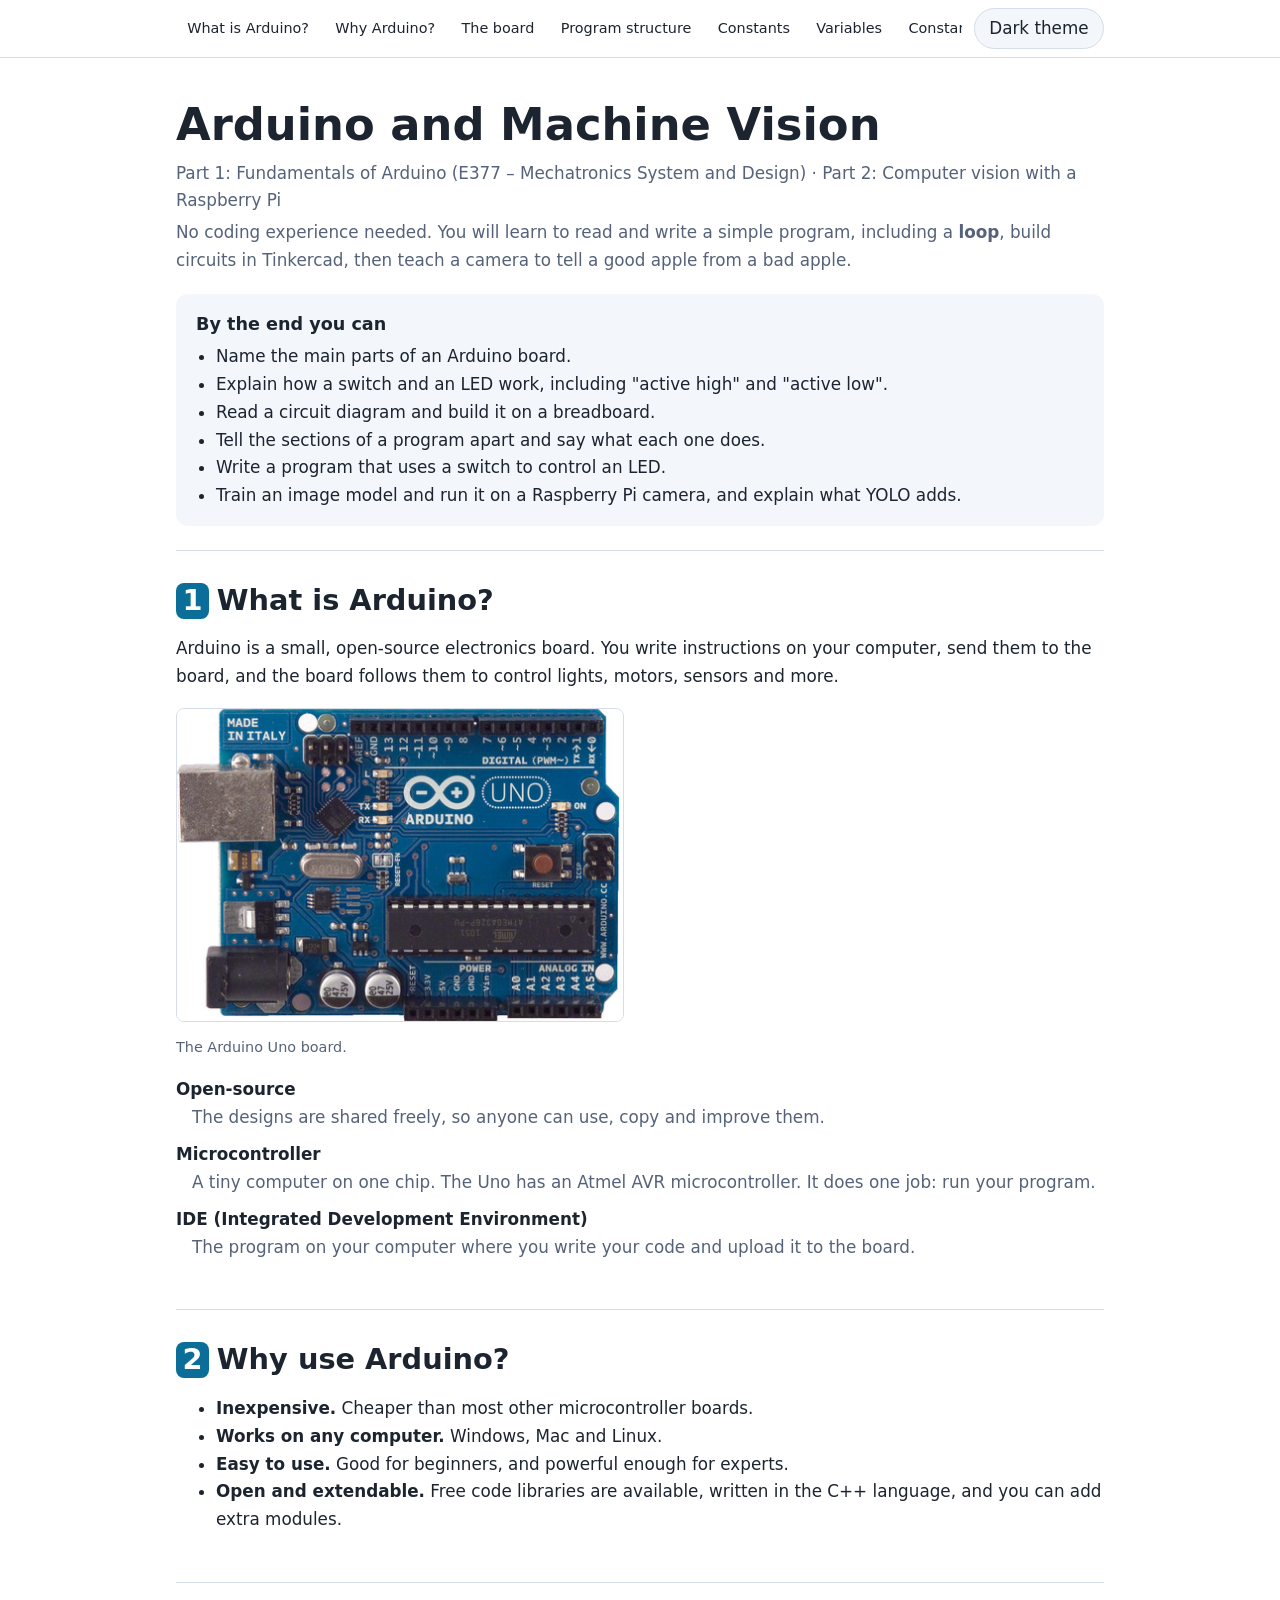
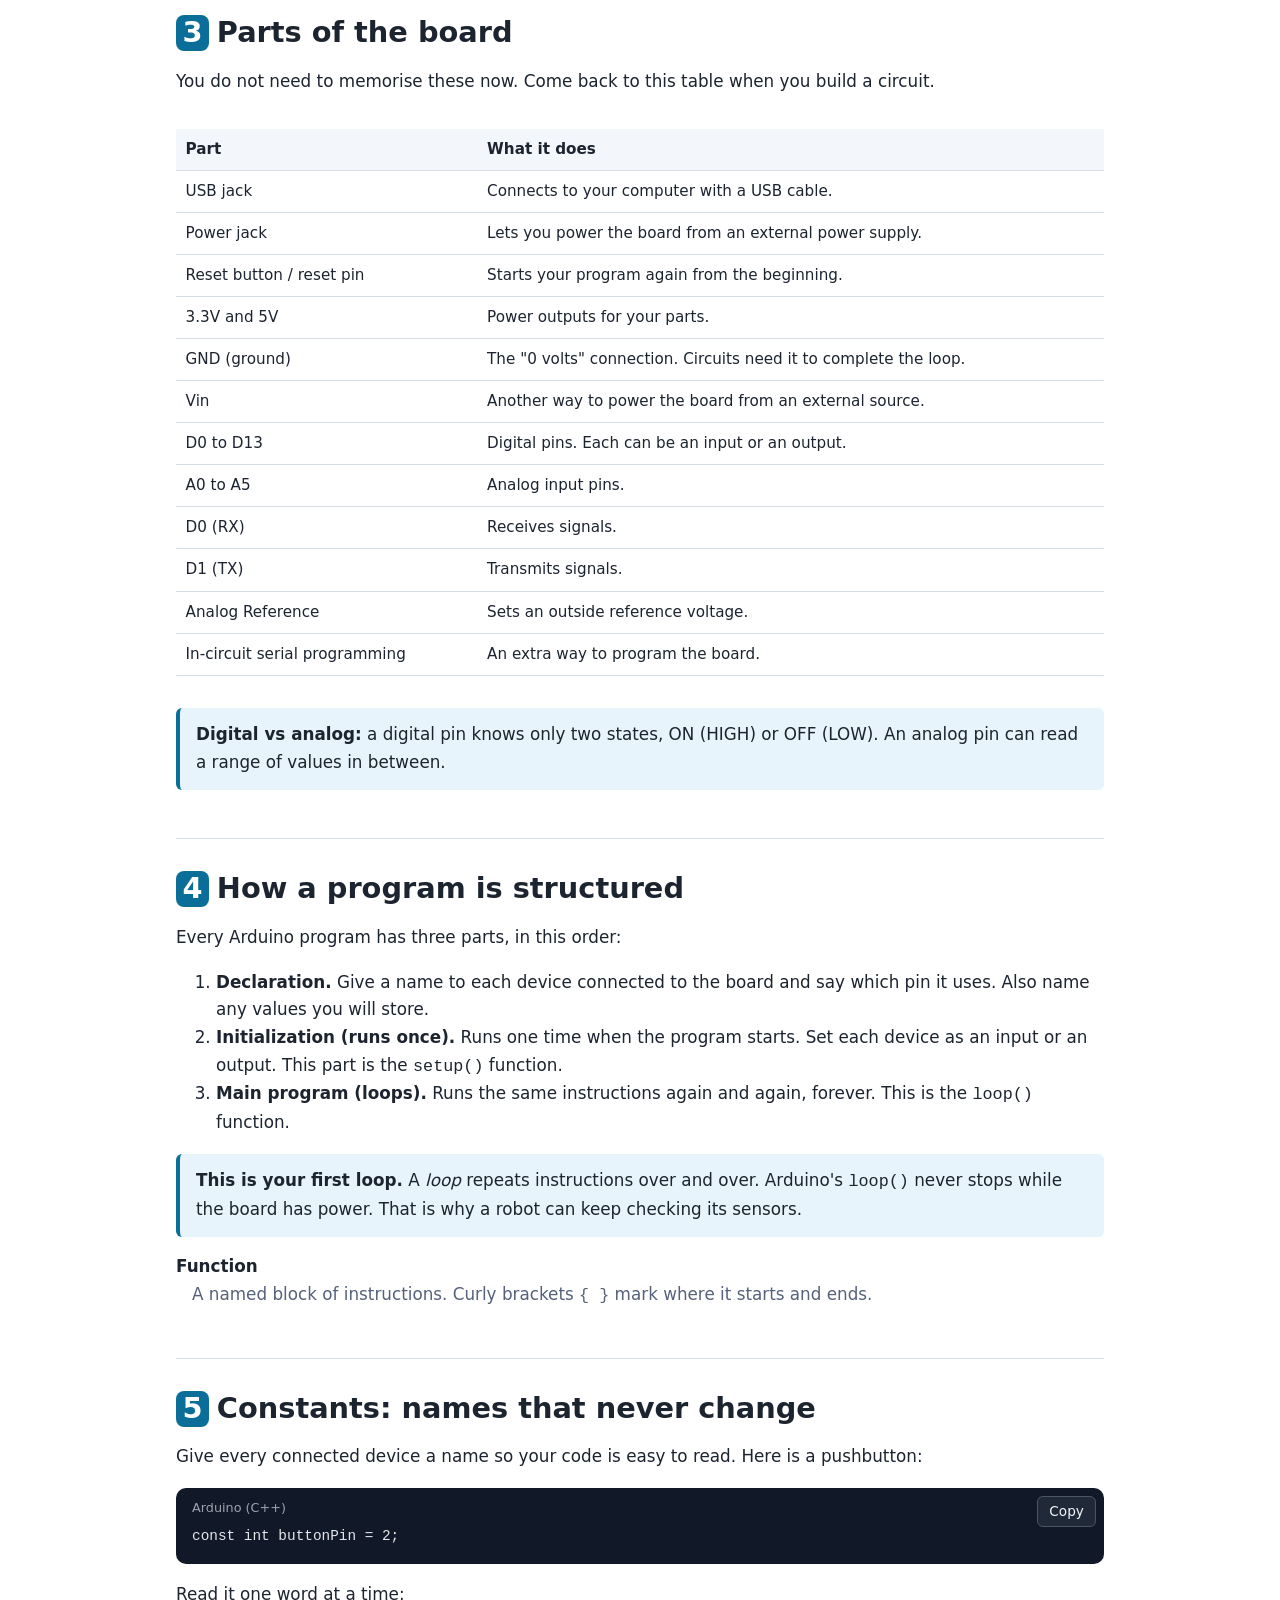
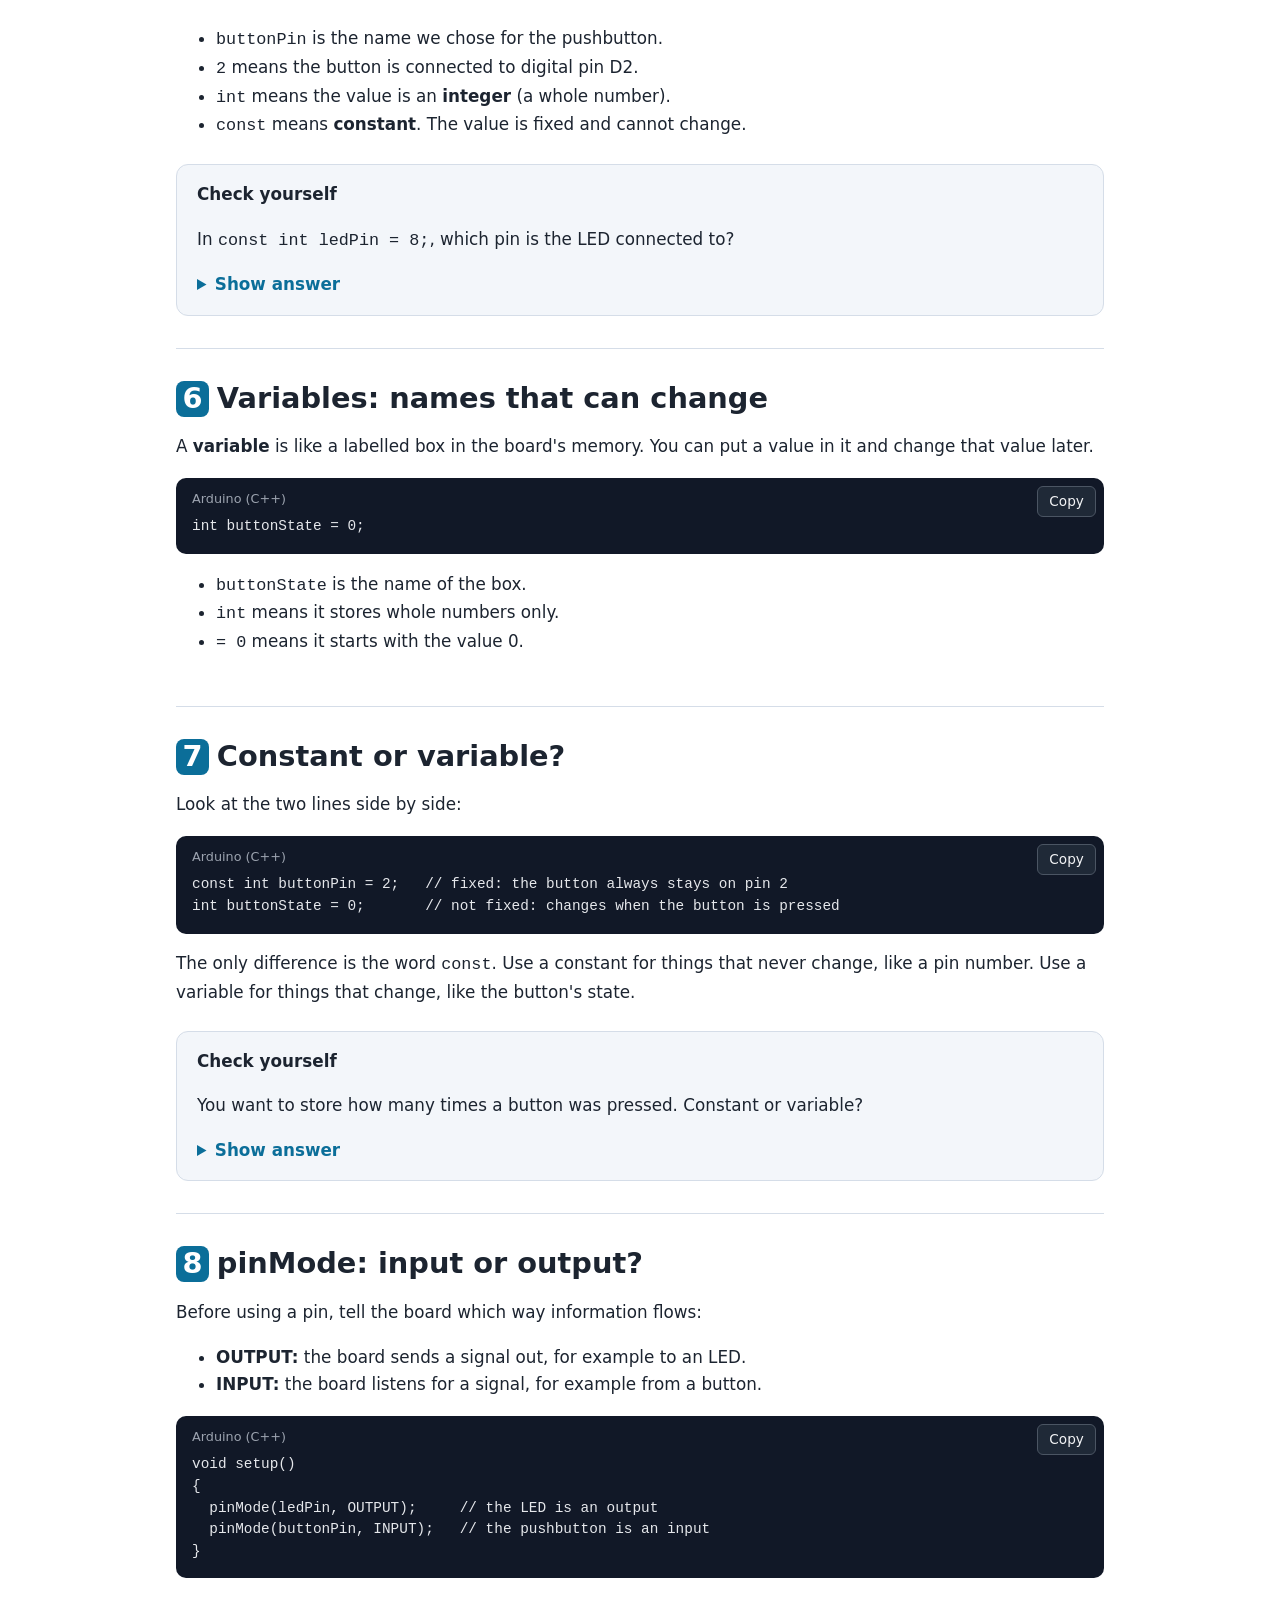
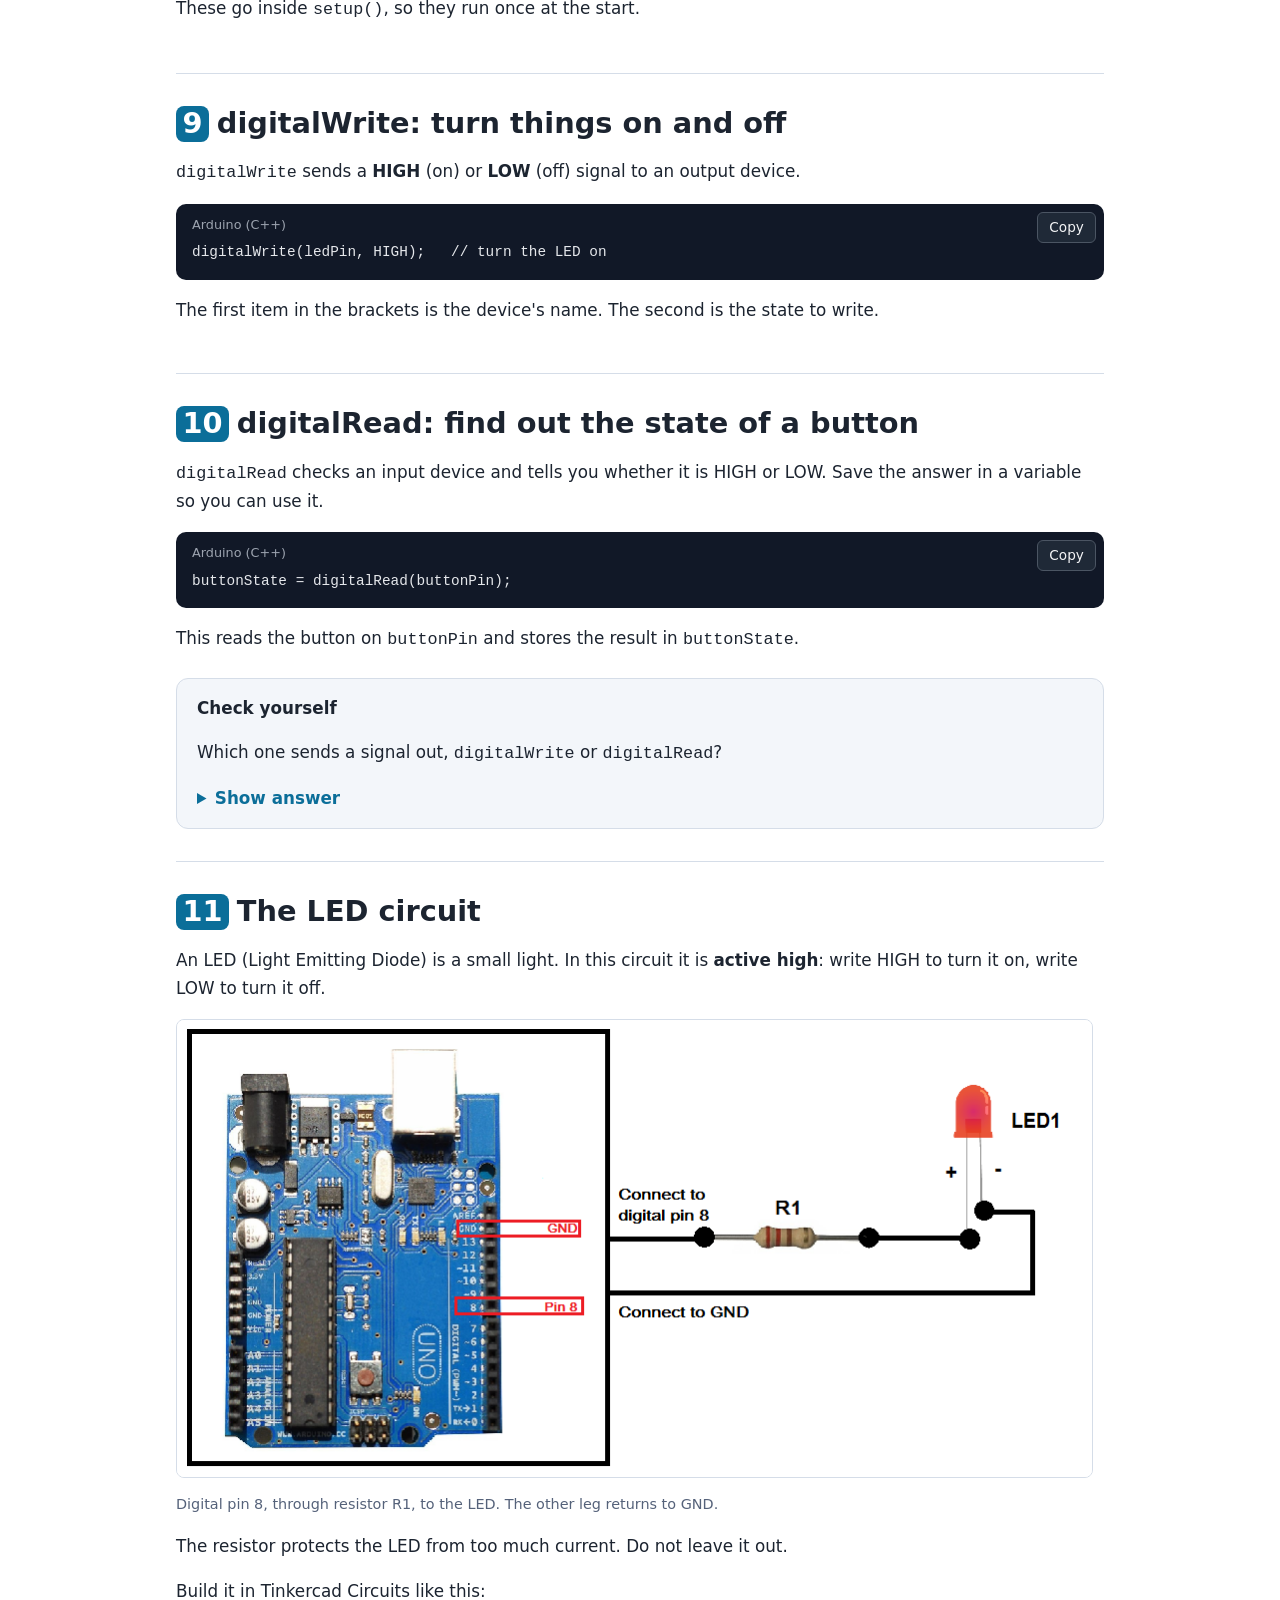
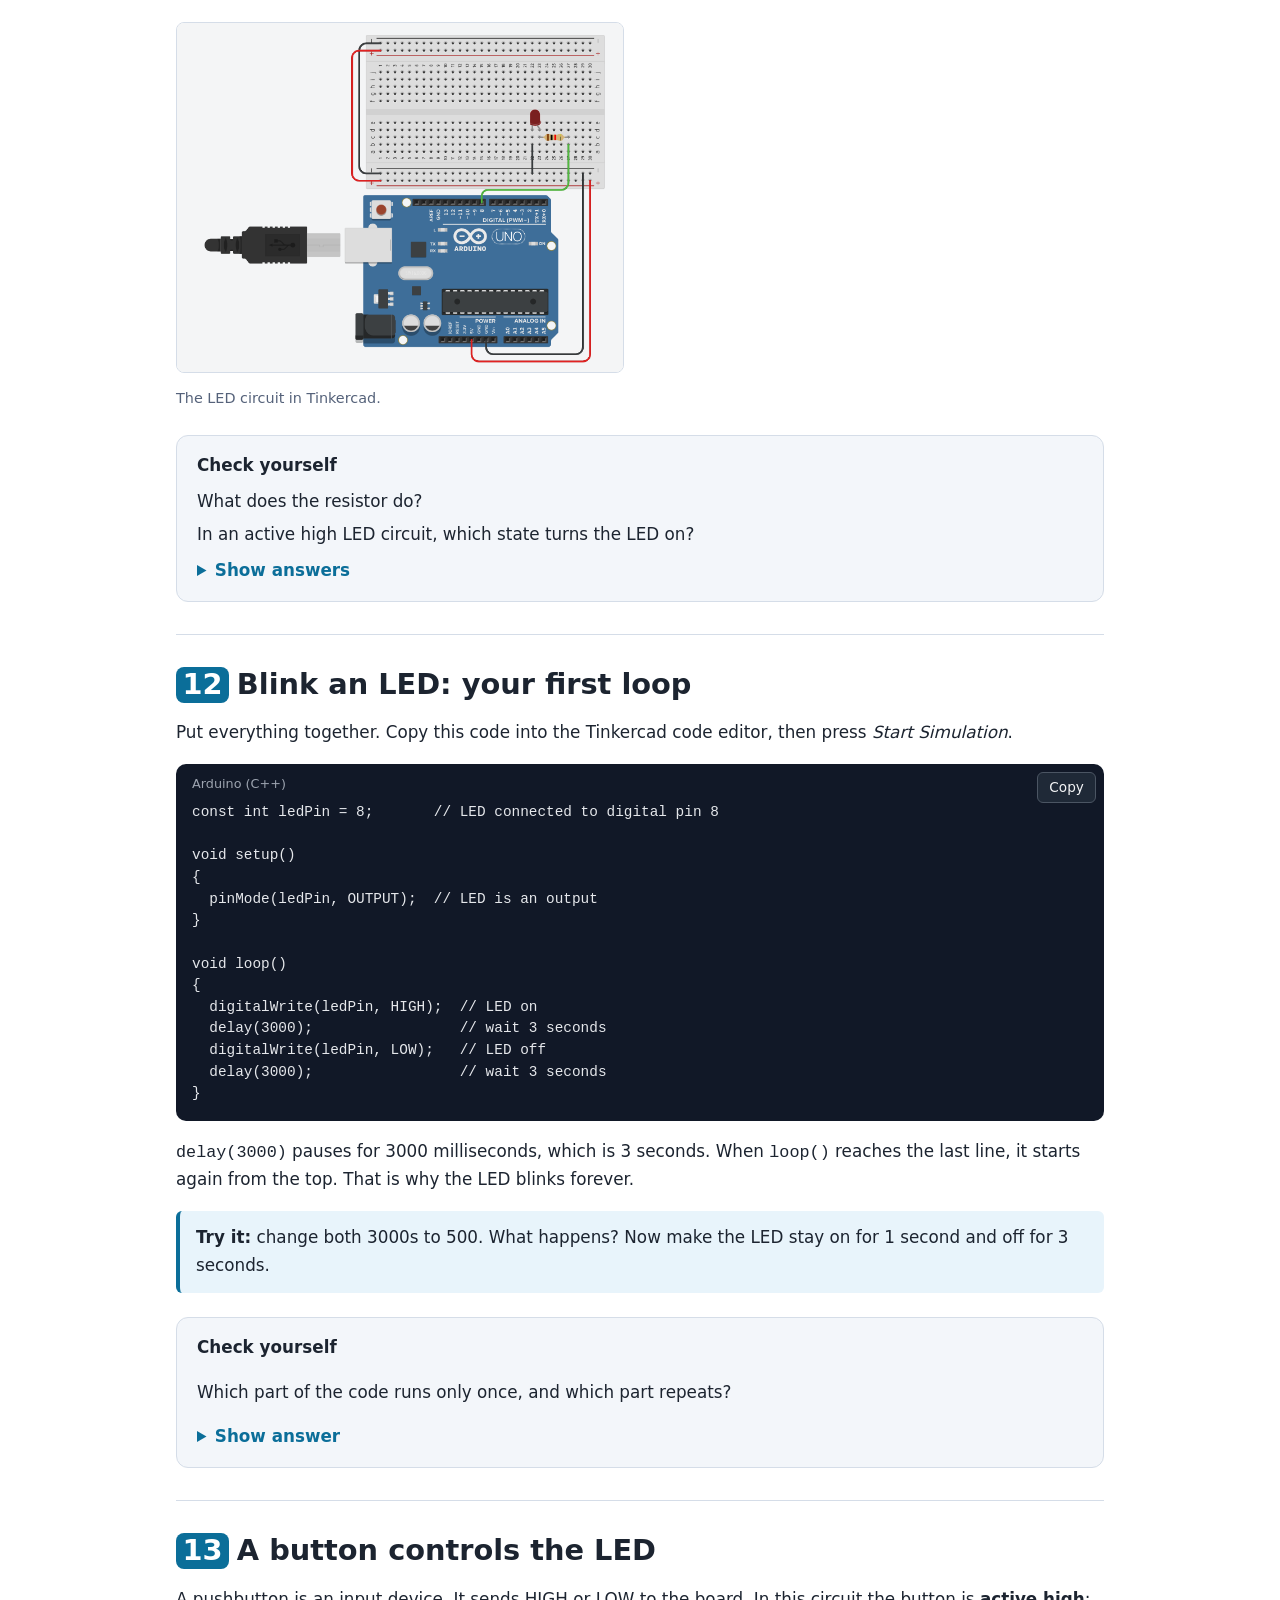
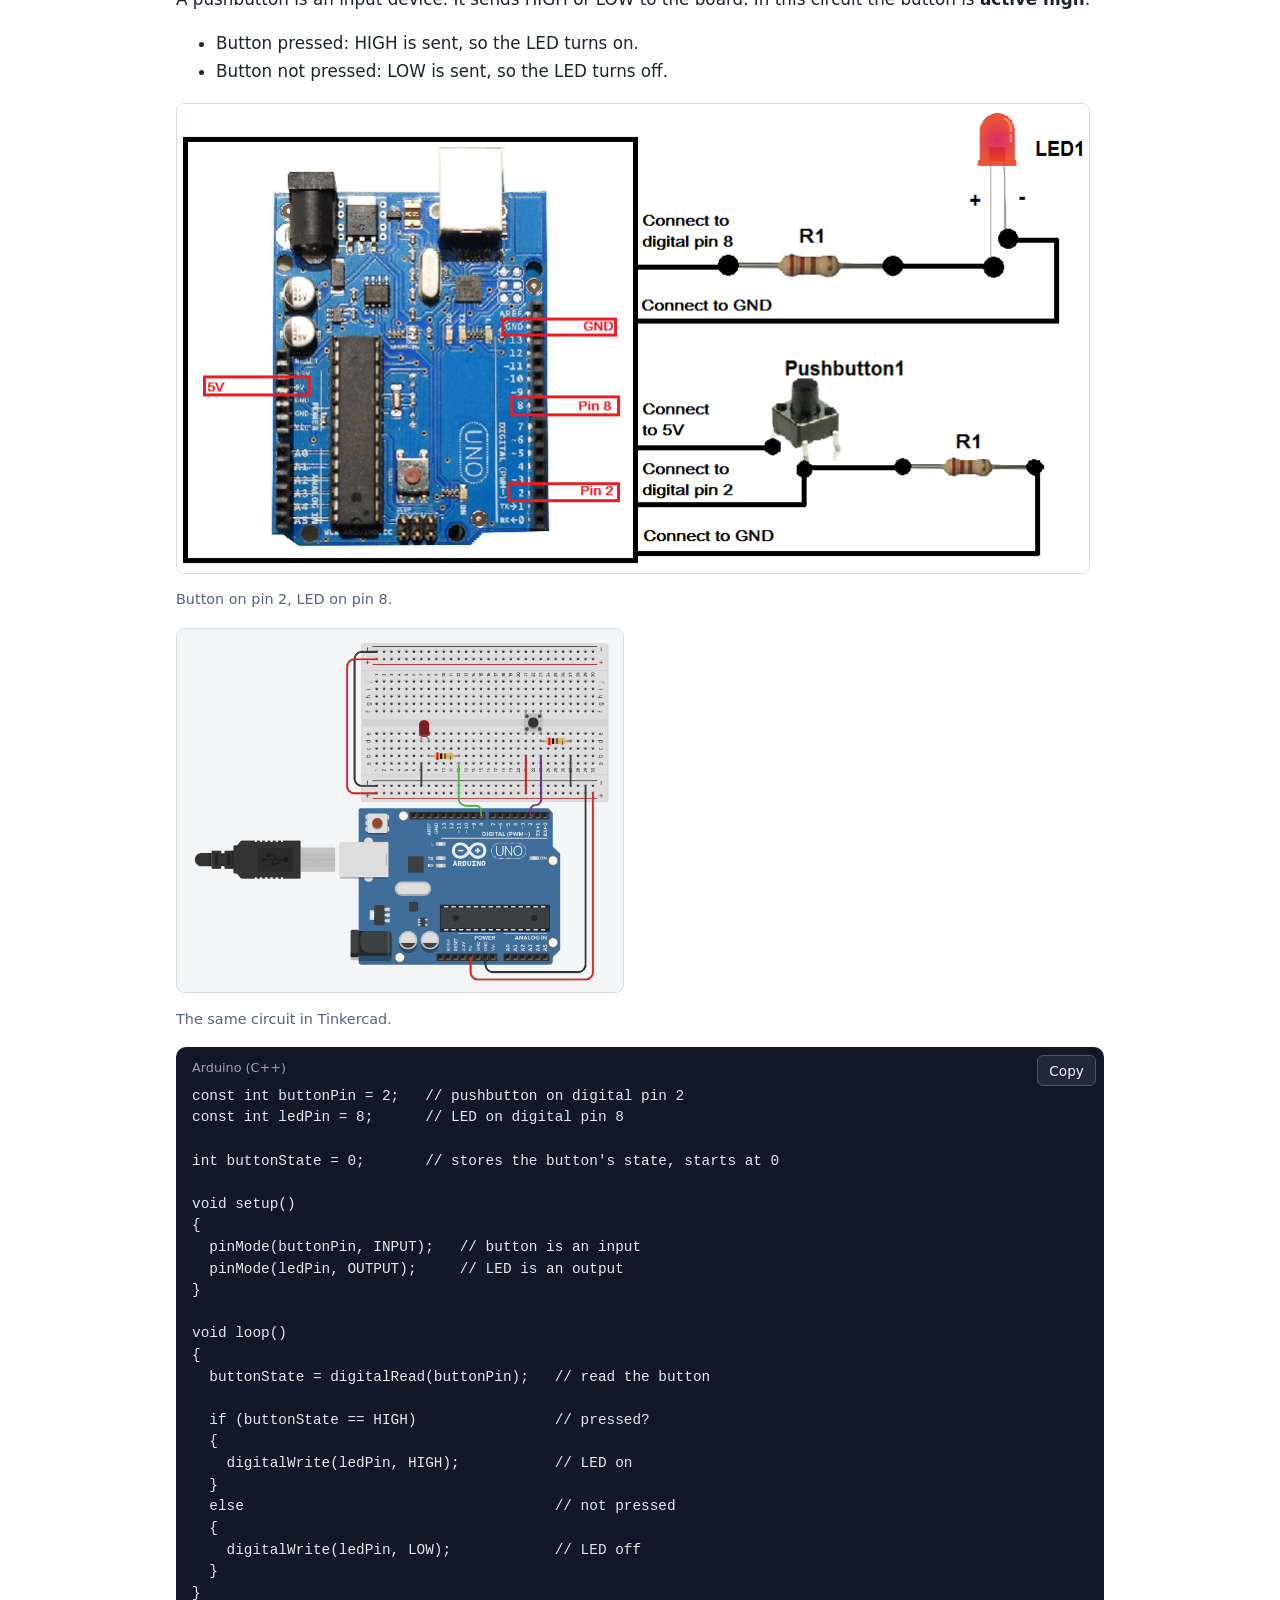
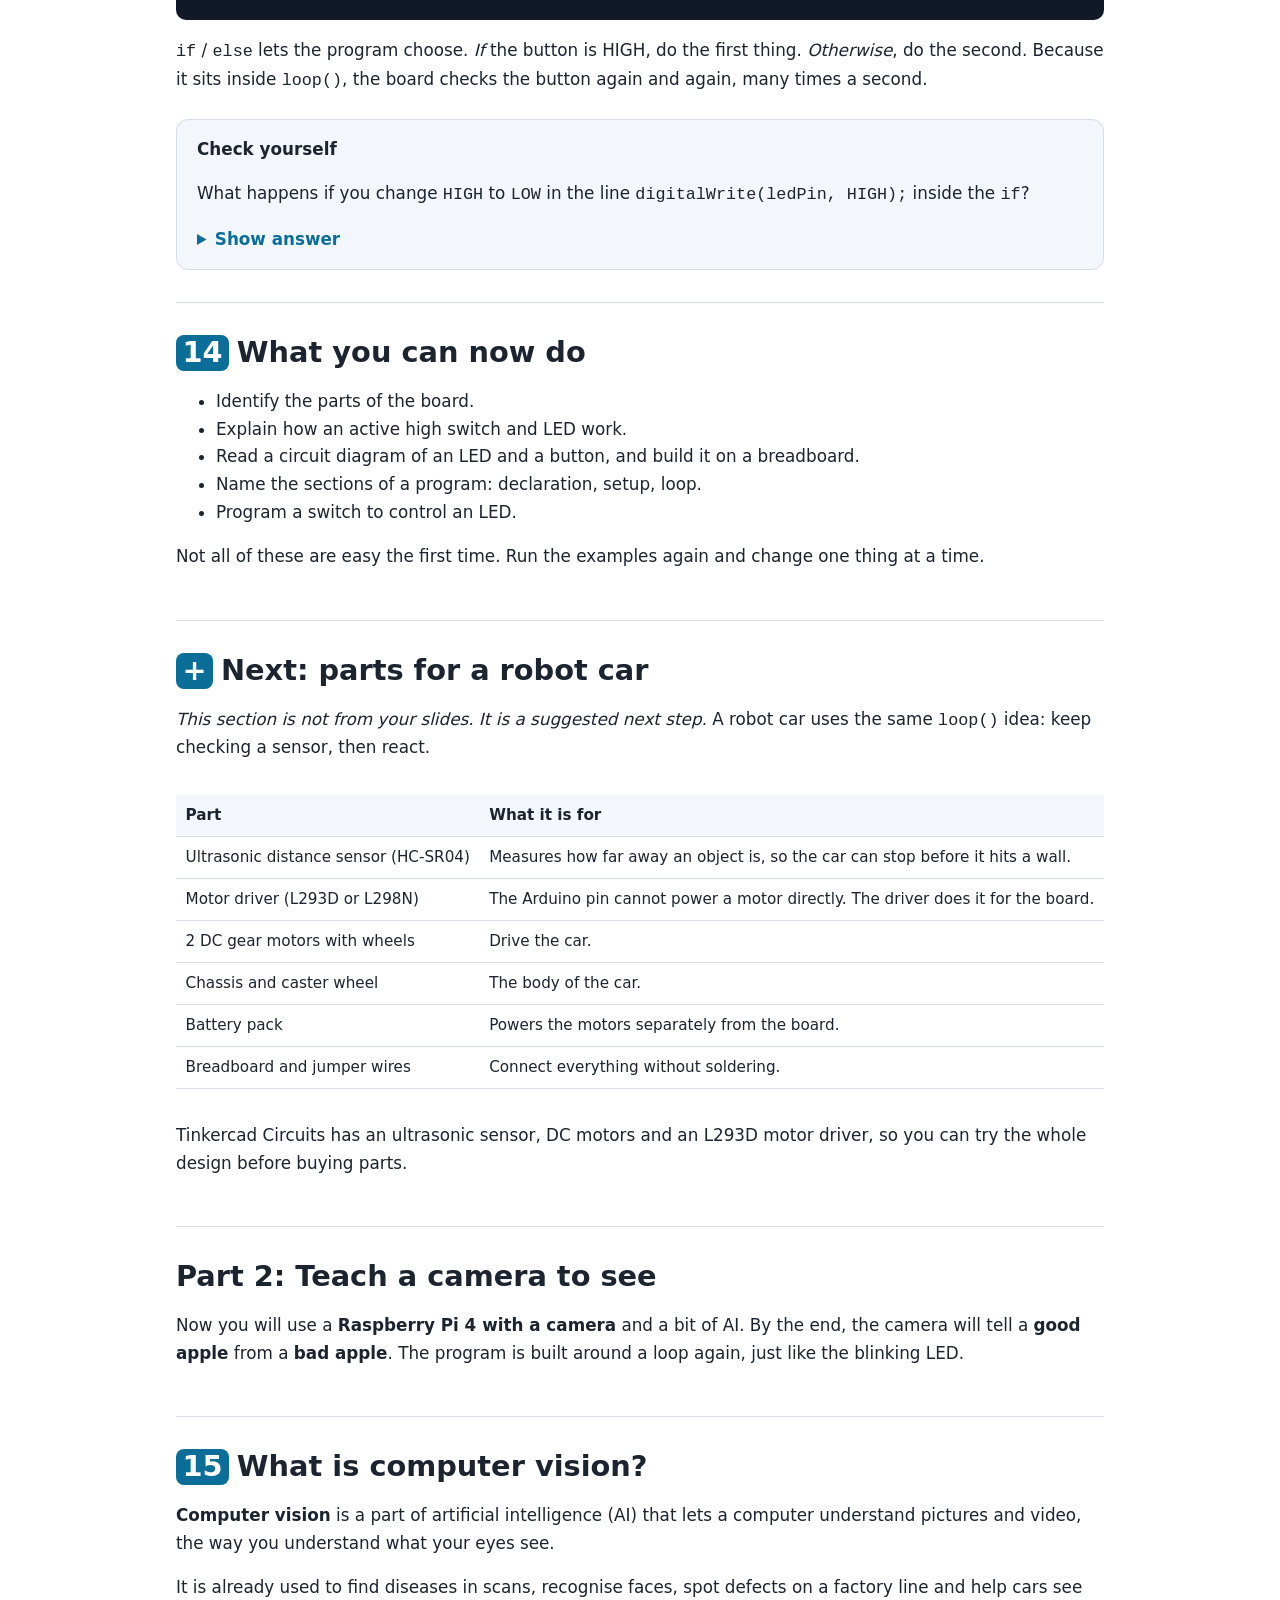
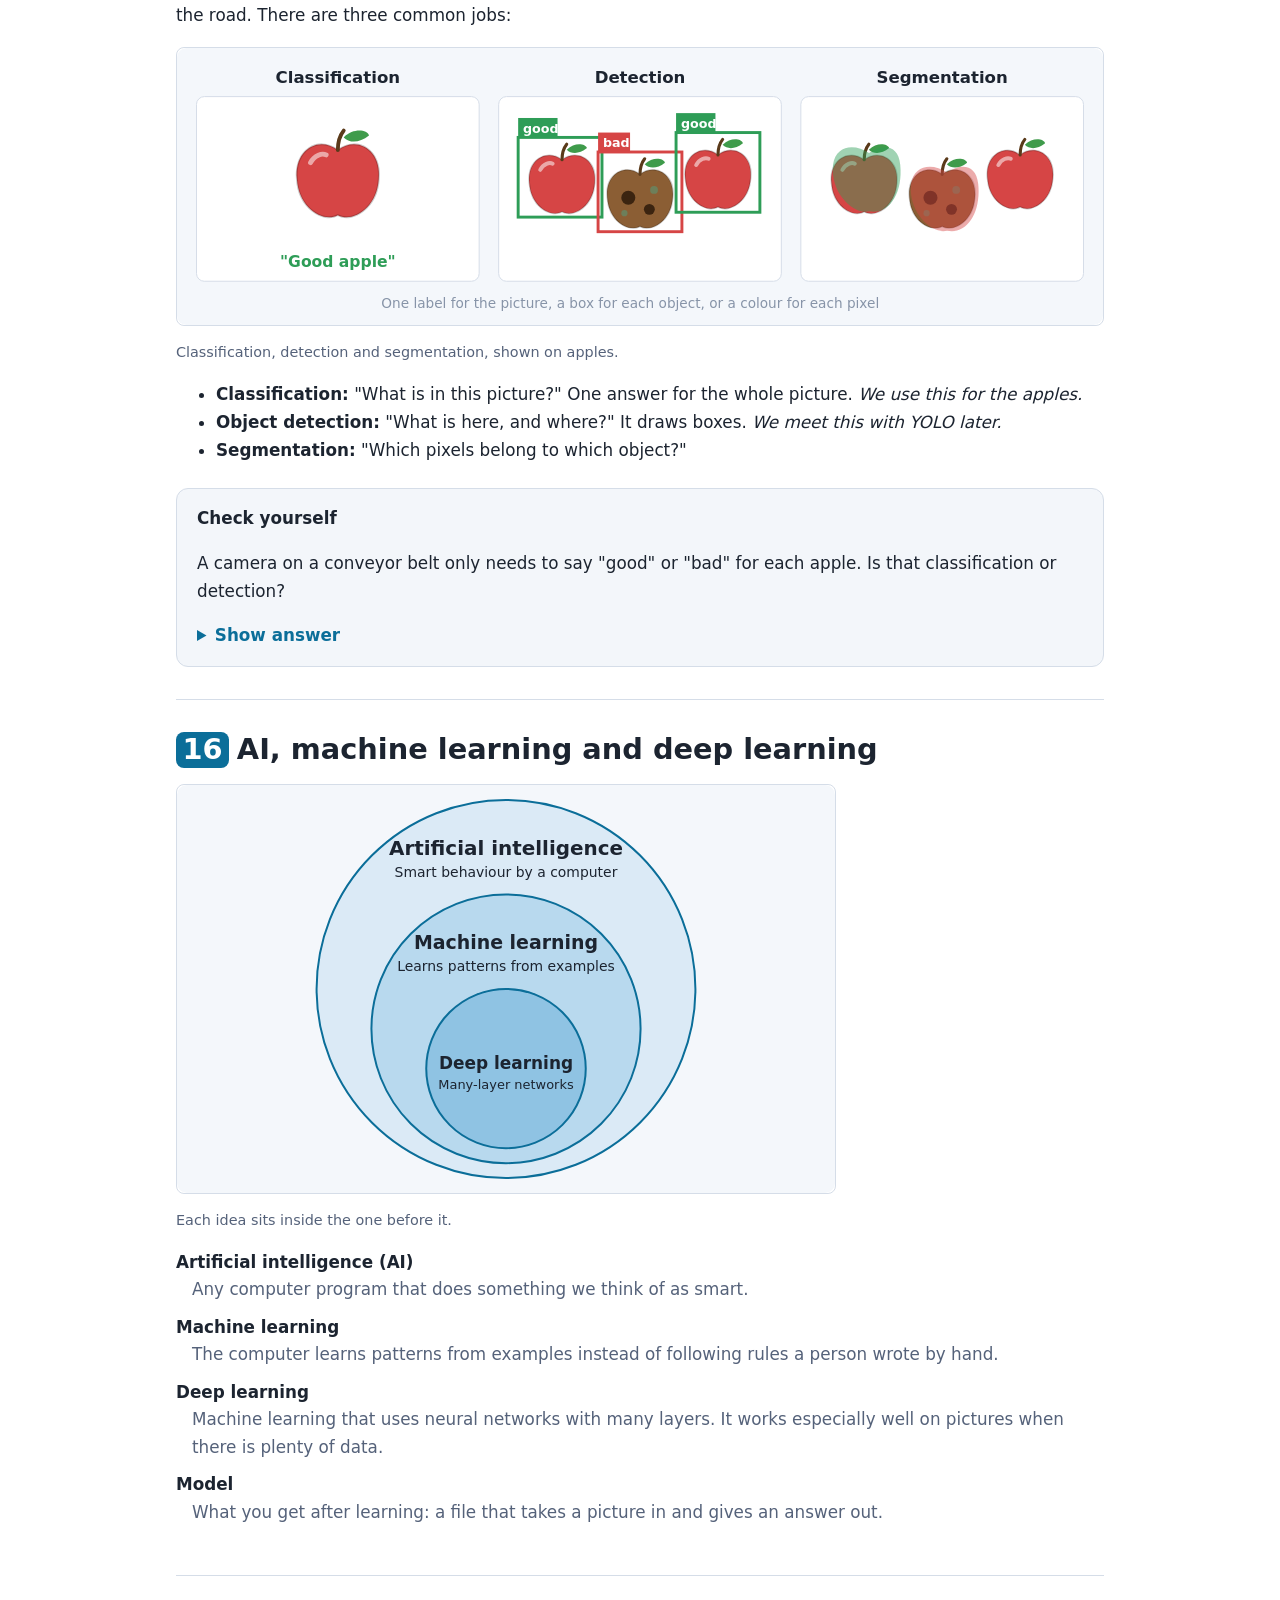
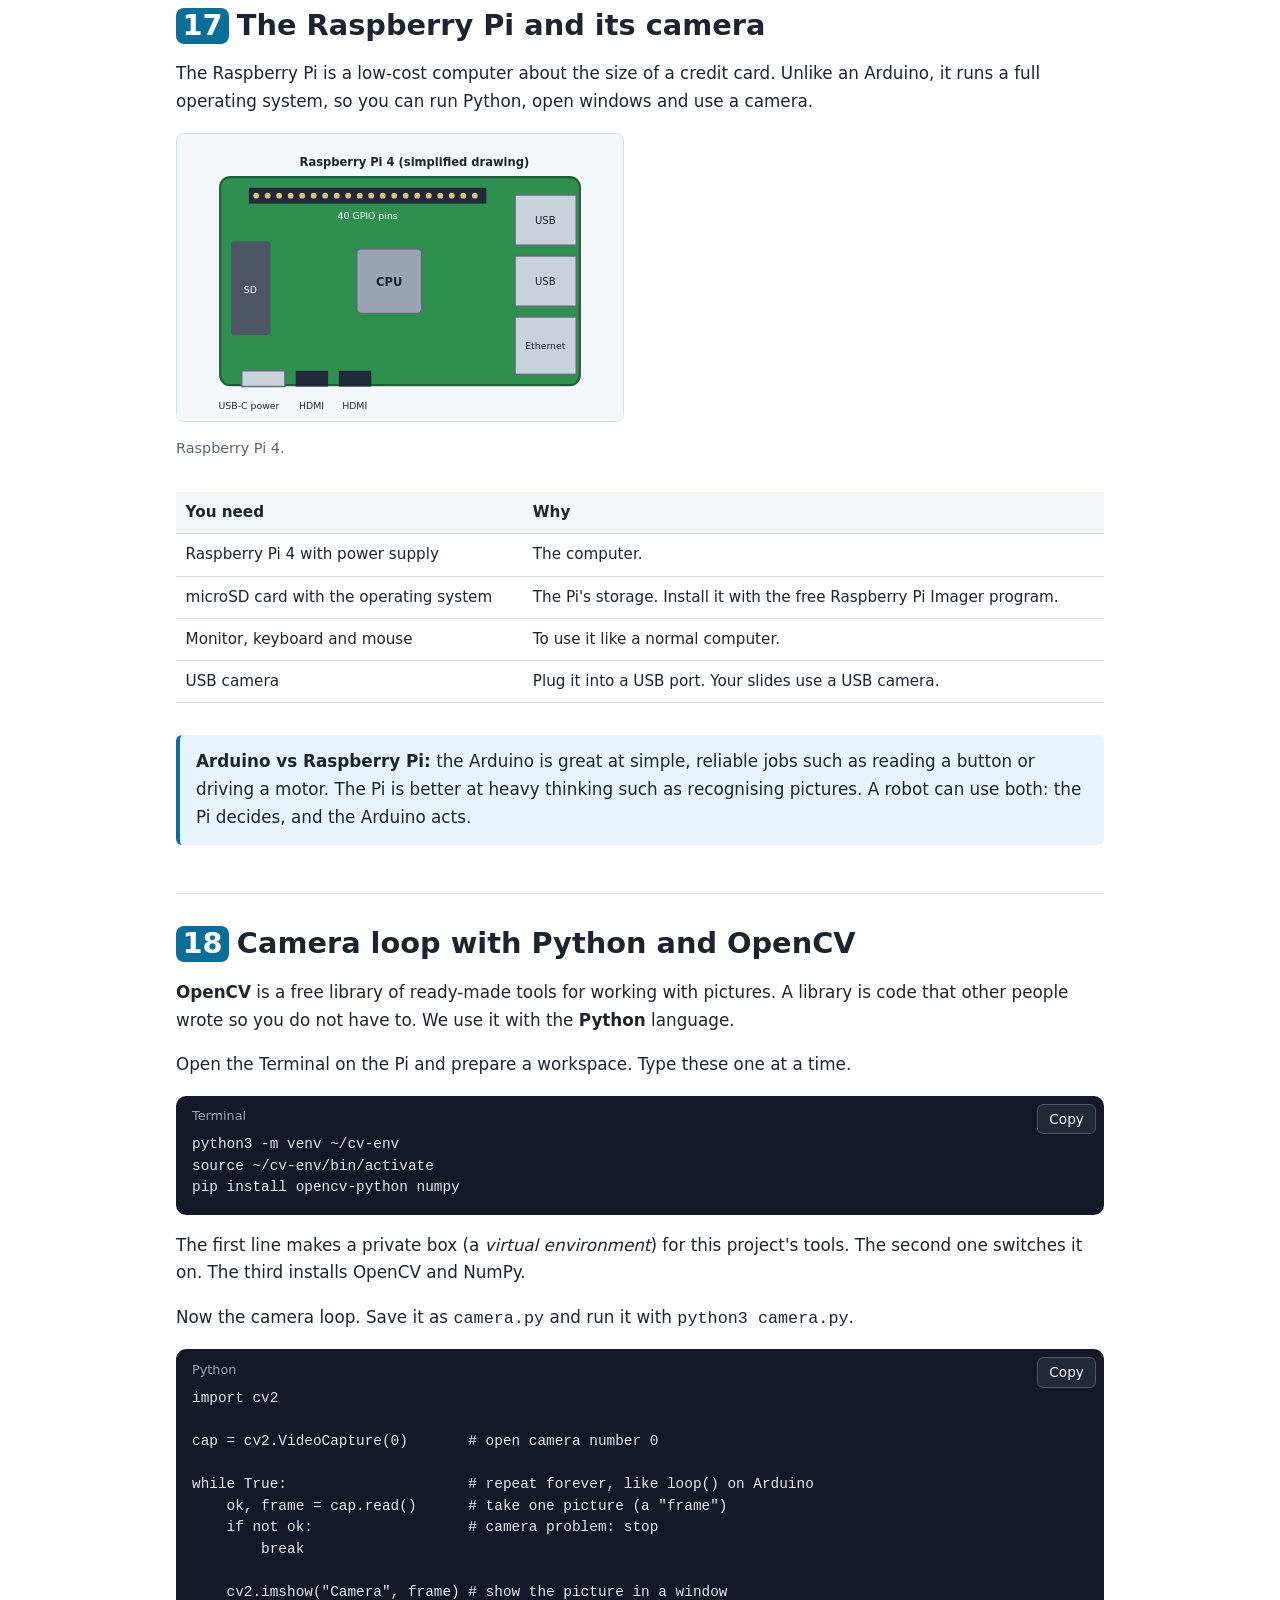
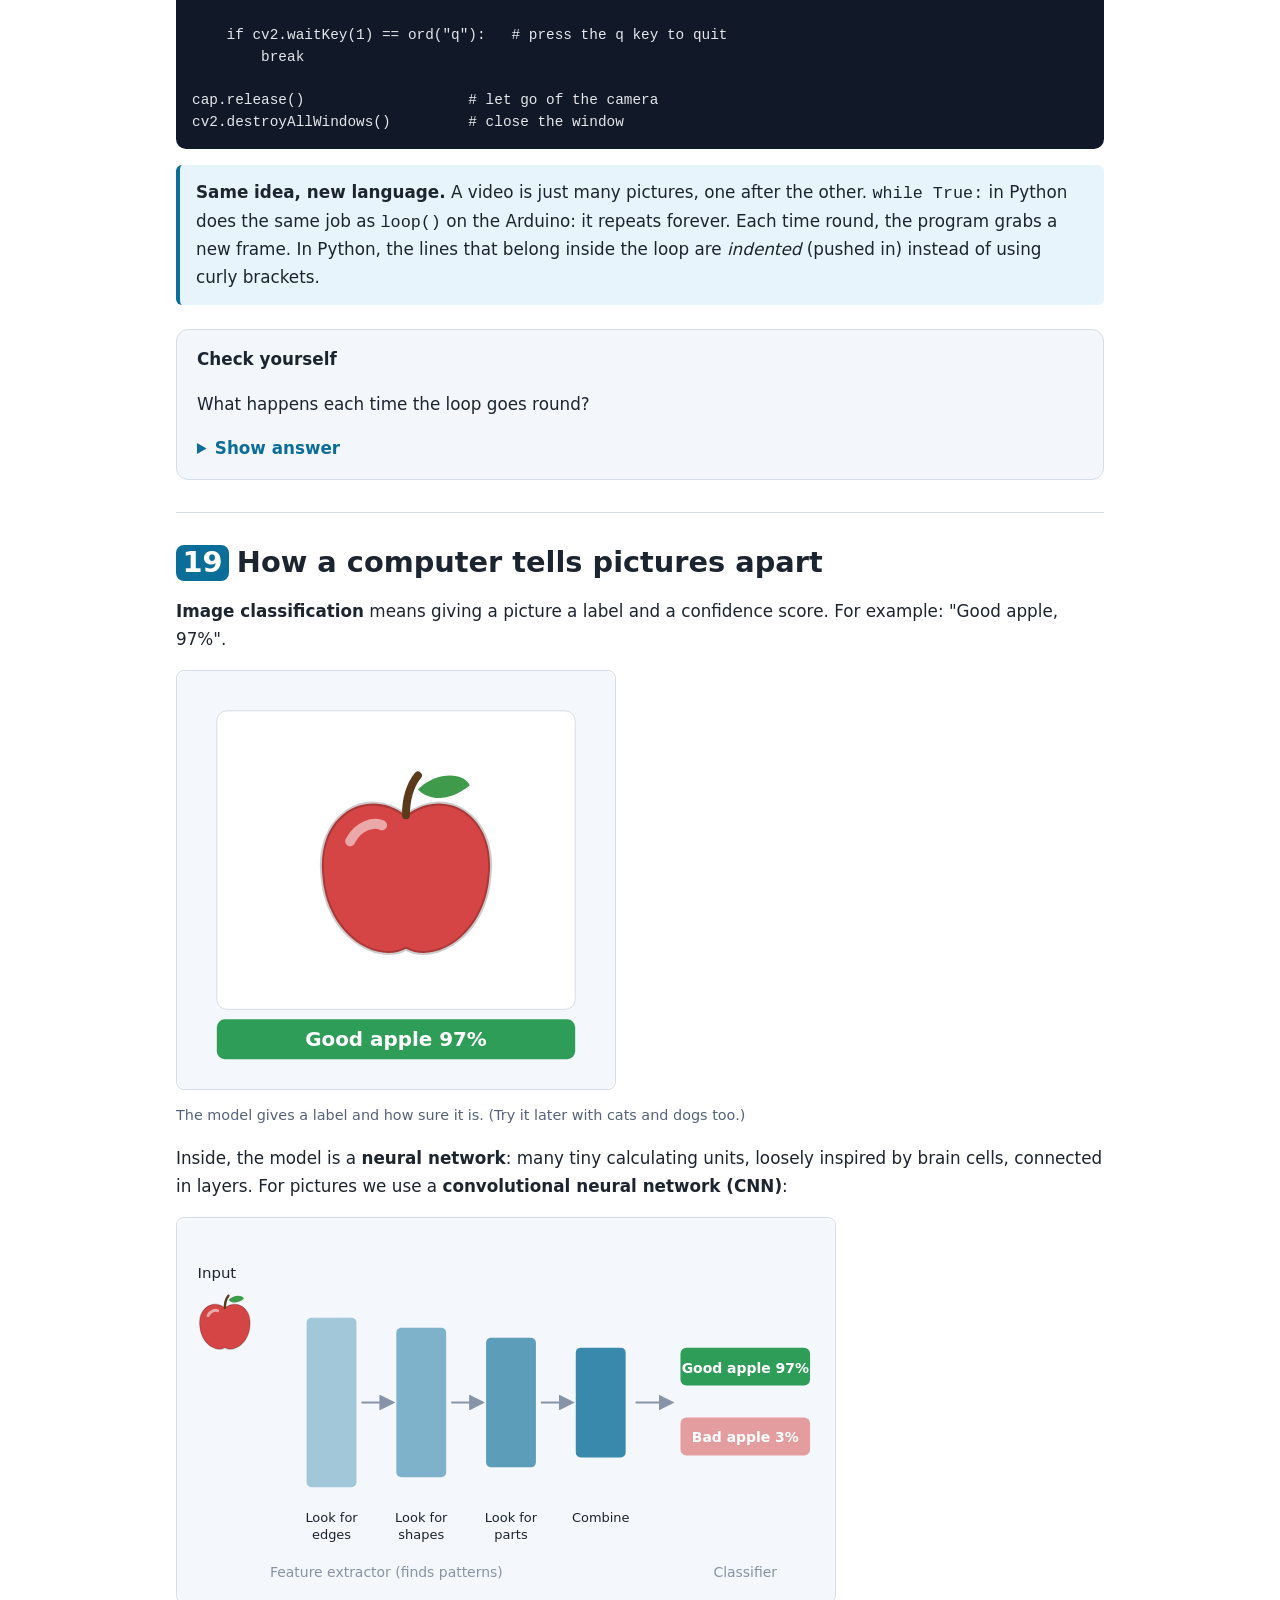
==== commit b7d1485e: "Replace slide images with original apple-themed illustrations Co-Authored-By: Claude Sonnet 5.5 <nor" ====
--- a/index.html
+++ b/index.html
@@ -382,10 +382,10 @@
 <section class="lesson" id="cv-what">
   <h2><span class="num">15</span>What is computer vision?</h2>
   <p><strong>Computer vision</strong> is a part of artificial intelligence (AI) that lets a computer understand pictures and video, the way you understand what your eyes see.</p>
-  <p>It is already used to find diseases in scans, recognise faces, spot defects on a factory line and help cars see the road. There are four common jobs:</p>
-  <figure>
-    <img src="images/cv-tasks.jpg" alt="Four examples on pictures of cats and dogs: classification, classification with location, object detection, and segmentation" width="1000" height="410">
-    <figcaption>From left to right: classification, classification plus location, object detection, segmentation.</figcaption>
+  <p>It is already used to find diseases in scans, recognise faces, spot defects on a factory line and help cars see the road. There are three common jobs:</p>
+  <figure>
+    <img src="images/cv-tasks.svg" alt="Three computer vision jobs on apples: classification gives one label, detection draws boxes, segmentation colours each apple" width="950" height="285">
+    <figcaption>Classification, detection and segmentation, shown on apples.</figcaption>
   </figure>
   <ul>
     <li><strong>Classification:</strong> "What is in this picture?" One answer for the whole picture. <em>We use this for the apples.</em></li>
@@ -403,7 +403,7 @@
 <section class="lesson" id="cv-ai">
   <h2><span class="num">16</span>AI, machine learning and deep learning</h2>
   <figure>
-    <img src="images/cv-ai-ml-dl.jpg" alt="Timeline showing artificial intelligence as the biggest idea, machine learning inside it, and deep learning inside machine learning" width="1000" height="527">
+    <img src="images/cv-ai-ml-dl.svg" alt="Three nested circles: deep learning inside machine learning inside artificial intelligence" width="660" height="410">
     <figcaption>Each idea sits inside the one before it.</figcaption>
   </figure>
   <dl class="terms">
@@ -423,7 +423,7 @@
   <h2><span class="num">17</span>The Raspberry Pi and its camera</h2>
   <p>The Raspberry Pi is a low-cost computer about the size of a credit card. Unlike an Arduino, it runs a full operating system, so you can run Python, open windows and use a camera.</p>
   <figure>
-    <img class="img-small" src="images/raspberry-pi-4.jpg" alt="A Raspberry Pi 4 board with labels for USB-C power, micro HDMI ports, USB ports and Ethernet" width="1000" height="583">
+    <img class="img-small" src="images/raspberry-pi-4.svg" alt="Simplified drawing of a Raspberry Pi 4 showing the processor, USB ports, Ethernet port, HDMI ports and power socket" width="620" height="400">
     <figcaption>Raspberry Pi 4.</figcaption>
   </figure>
   <div class="table-scroll">
@@ -485,14 +485,14 @@
 <!-- 19 -->
 <section class="lesson" id="cv-classify">
   <h2><span class="num">19</span>How a computer tells pictures apart</h2>
-  <p><strong>Image classification</strong> means giving a picture a label and a confidence score. For example: "ice bear, 97%".</p>
-  <figure>
-    <img class="img-small" src="images/cv-classification.jpg" alt="A toy polar bear labelled ice bear, polar bear with 97 percent confidence" width="459" height="440">
-    <figcaption>The model gives a label and how sure it is.</figcaption>
+  <p><strong>Image classification</strong> means giving a picture a label and a confidence score. For example: "Good apple, 97%".</p>
+  <figure>
+    <img class="img-small" src="images/cv-classification.svg" alt="A red apple with the result Good apple 97 percent" width="440" height="420">
+    <figcaption>The model gives a label and how sure it is. (Try it later with cats and dogs too.)</figcaption>
   </figure>
   <p>Inside, the model is a <strong>neural network</strong>: many tiny calculating units, loosely inspired by brain cells, connected in layers. For pictures we use a <strong>convolutional neural network (CNN)</strong>:</p>
   <figure>
-    <img src="images/cv-cnn.jpg" alt="Diagram of a convolutional neural network: input picture, convolution and pooling layers that extract features, then a classifier giving the output" width="672" height="415">
+    <img src="images/cv-cnn.svg" alt="Simplified neural network: an apple picture passes through layers that find edges, shapes and parts, then a classifier gives a label and score" width="660" height="385">
     <figcaption>Early layers pick out edges and shapes. The last layers decide the label.</figcaption>
   </figure>
   <ol>
@@ -508,7 +508,7 @@
   <h2><span class="num">20</span>Teach it: good apple vs bad apple</h2>
   <p><strong>Teachable Machine</strong> is a free website from Google. You show it pictures from your webcam, and it trains a model in your browser. No code is needed.</p>
   <figure>
-    <img class="img-small" src="images/teachable-machine.jpg" alt="The Teachable Machine website: a webcam panel to gather image samples, then train, then preview" width="512" height="288">
+    <img class="img-small" src="images/teachable-machine.svg" alt="Three steps to train an image model: gather photos, train, then preview" width="900" height="275">
     <figcaption>Gather, train, then preview.</figcaption>
   </figure>
   <ol>
@@ -609,8 +609,8 @@
   </div>
   <p>Run it with <code>python3 apples.py</code>. Hold an apple up to the camera, and the label and confidence appear on the video.</p>
   <figure>
-    <img class="img-small" src="images/pi-classify-result.jpg" alt="A Raspberry Pi window showing a hand held up to the camera, with the label paper 0.97 written at the top" width="637" height="554">
-    <figcaption>A classifier running on a Pi. This example recognises paper, scissors and stone.</figcaption>
+    <img class="img-small" src="images/pi-classify-result.svg" alt="A program window showing a red apple with the text Good apple 97 percent" width="440" height="370">
+    <figcaption>What your apple checker window should look like.</figcaption>
   </figure>
   <p>Read the program in the same three parts as the Arduino one: <em>declaration</em> (imports and file names), <em>set up</em> (load the model, once), and the <em>loop</em> (grab a frame, ask the model, show the answer, repeat).</p>
   <div class="check">
@@ -627,16 +627,16 @@
 <!-- 22 -->
 <section class="lesson" id="cv-yolo">
   <h2><span class="num">22</span>Beyond one label: object detection and YOLO</h2>
-  <p>Classification gives <em>one</em> answer per picture. But a street photo has cars, people and traffic lights, all at once. <strong>Object detection</strong> finds every object and draws a <strong>box</strong> around it, with a label.</p>
-  <figure>
-    <img src="images/cv-detection.jpg" alt="A busy street with coloured boxes around cars, a person, a bicycle and a traffic light, each with a label" width="872" height="586">
-    <figcaption>Object detection: many objects, each with a box and a label.</figcaption>
+  <p>Classification gives <em>one</em> answer per picture. But a crate holds many apples, some good and some bad, all at once. <strong>Object detection</strong> finds every object and draws a <strong>box</strong> around it, with a label.</p>
+  <figure>
+    <img src="images/cv-detection.svg" alt="A crate of apples with a box around each apple labelled good or bad" width="600" height="370">
+    <figcaption>Object detection: every apple gets its own box and label.</figcaption>
   </figure>
   <h3>YOLO: "You Only Look Once"</h3>
-  <p><strong>YOLO</strong> is a very popular object detection model. Older methods looked at a picture many times to hunt for objects. YOLO looks <em>once</em>, so it is fast enough for live video. That is why it is used for robots, cars and cameras that need to react quickly.</p>
-  <figure>
-    <img class="img-small" src="images/yolo-road.jpg" alt="Dashcam view of a road with boxes around cars and a truck, each with a confidence score" width="480" height="360">
-    <figcaption>YOLO on a road scene: each box has a label and a confidence score.</figcaption>
+  <p><strong>YOLO</strong> is a very popular object detection model. Older methods looked at a picture many times to hunt for objects. YOLO looks <em>once</em>, so it is fast enough for live video. That is why it is used for robots, cars and cameras that need to react quickly. It works on cats, dogs, cars and people as well as apples.</p>
+  <figure>
+    <img class="img-small" src="images/yolo-grid.svg" alt="A picture split into a grid, with YOLO finding a good apple and a bad apple in one pass" width="660" height="345">
+    <figcaption>YOLO looks at the whole picture once and returns every box, label and score.</figcaption>
   </figure>
   <div class="table-scroll">
     <table>
@@ -671,7 +671,7 @@
   <h2><span class="num">23</span>Edge or cloud?</h2>
   <p>Where does the thinking happen? <strong>Cloud computing</strong> sends the picture over the internet to a big computer far away. <strong>Edge computing</strong> does the work on the spot, close to the camera, like your Raspberry Pi.</p>
   <figure>
-    <img src="images/edge-vs-cloud.jpg" alt="Cloud computing on the left, where devices connect to a distant cloud; edge computing on the right, where computation happens near the devices" width="1000" height="634">
+    <img src="images/edge-vs-cloud.svg" alt="Cloud computing sends pictures far away to a big computer, while edge computing checks them on the device itself" width="700" height="345">
     <figcaption>Cloud (left) and edge (right).</figcaption>
   </figure>
   <p>Running AI on a small device is called <strong>Edge AI</strong>. The apple checker is Edge AI. Why choose the edge?</p>
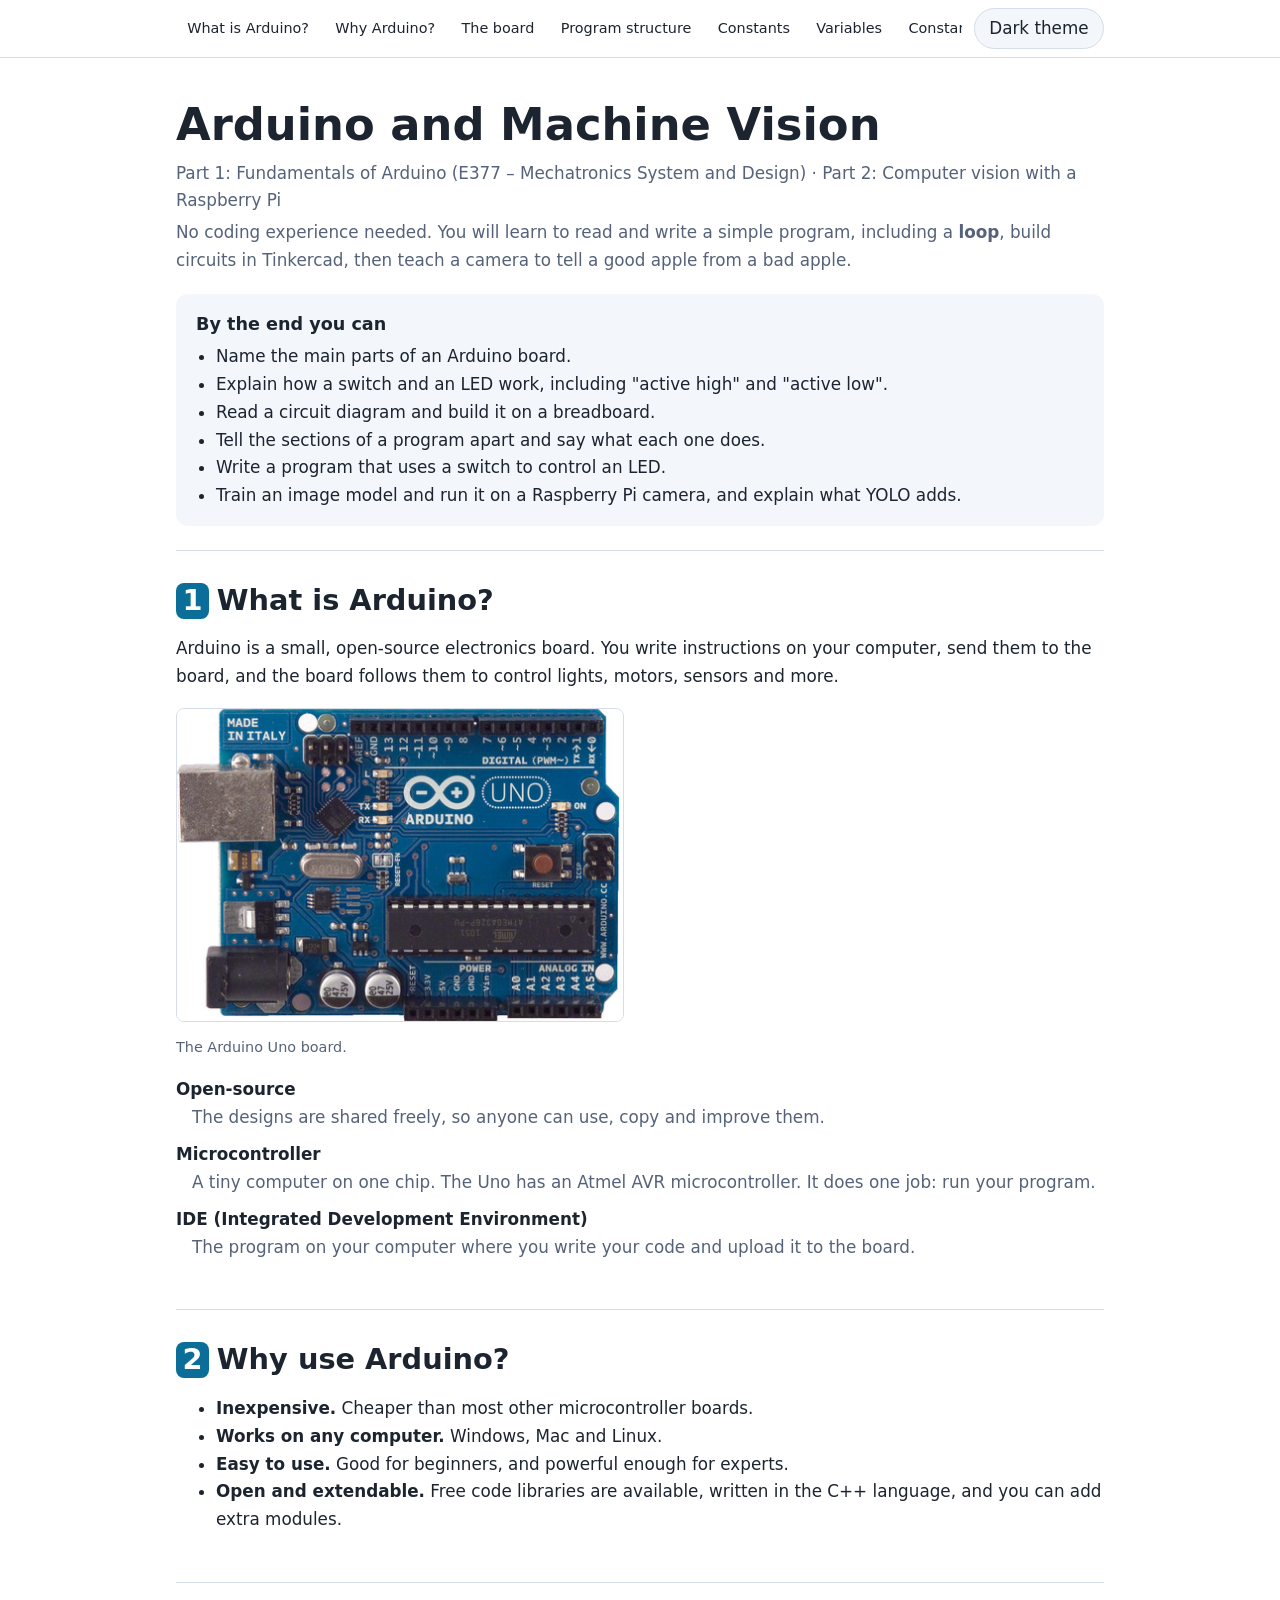
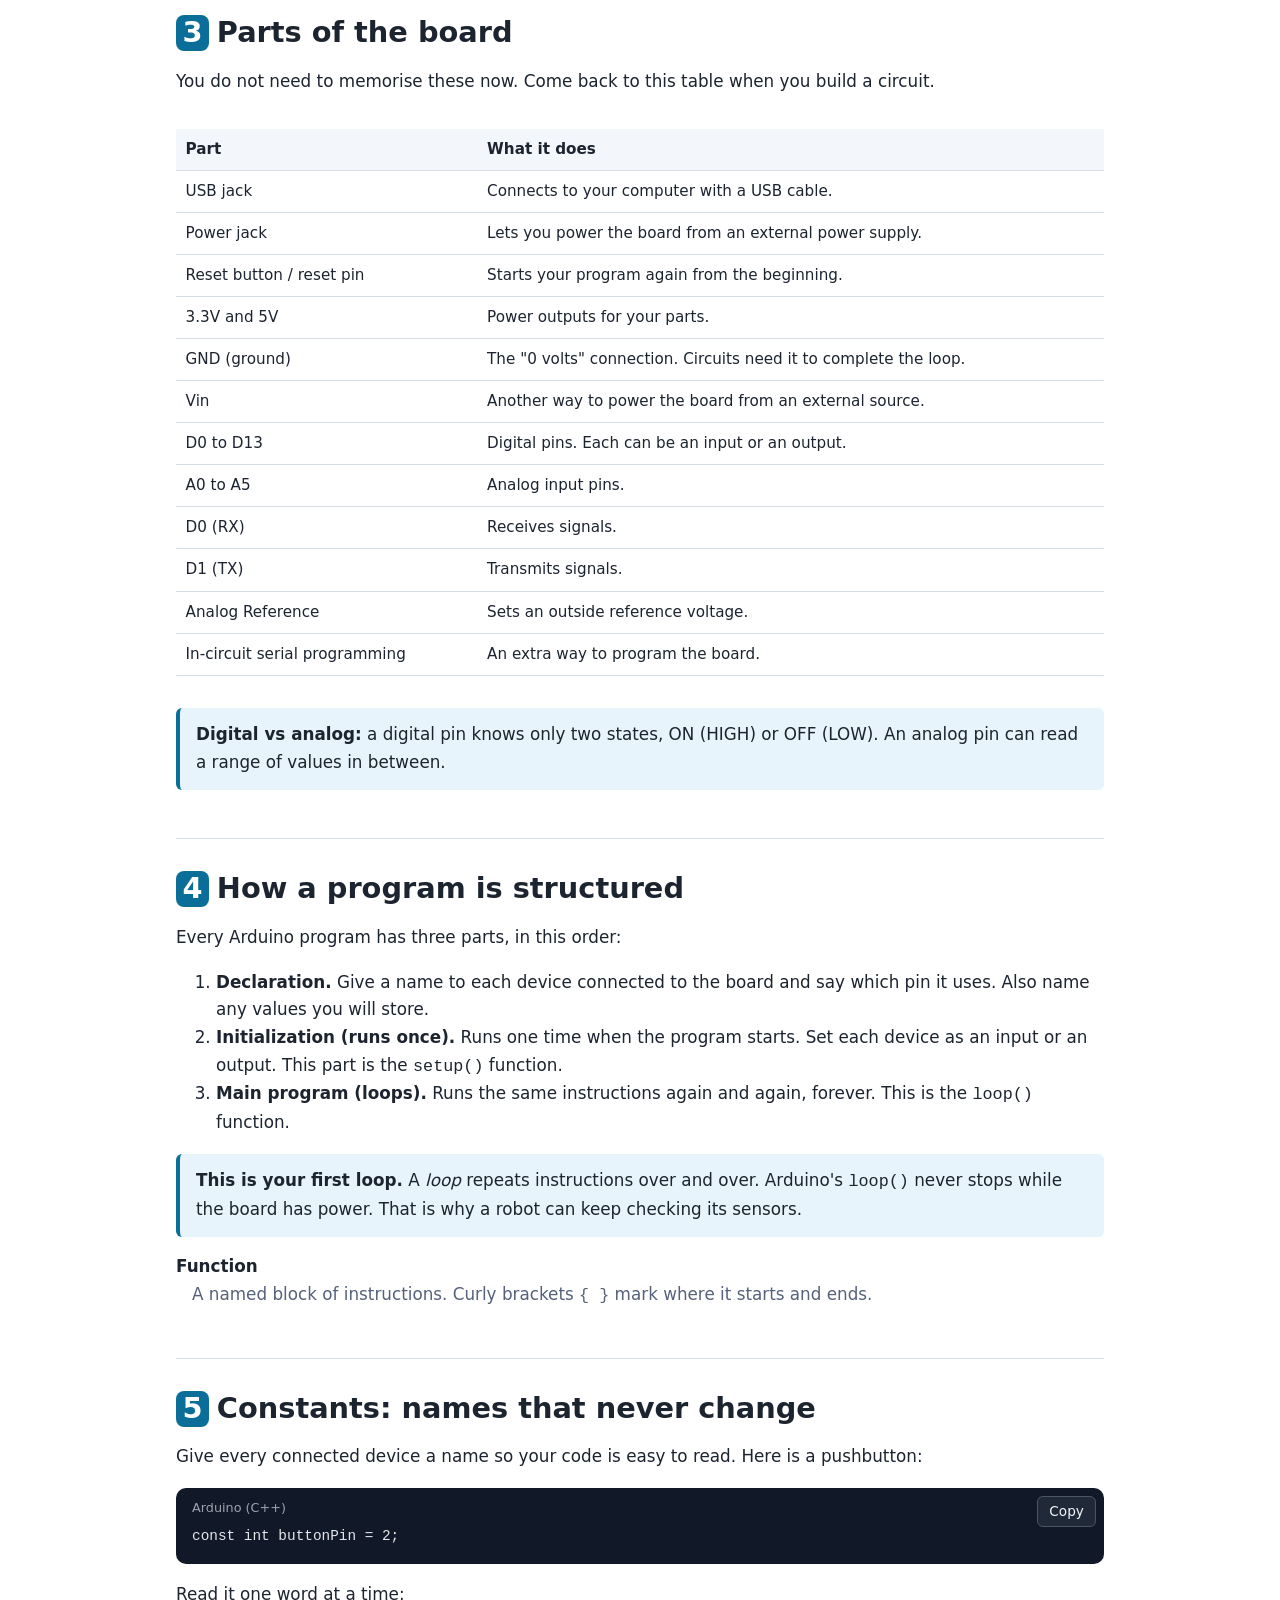
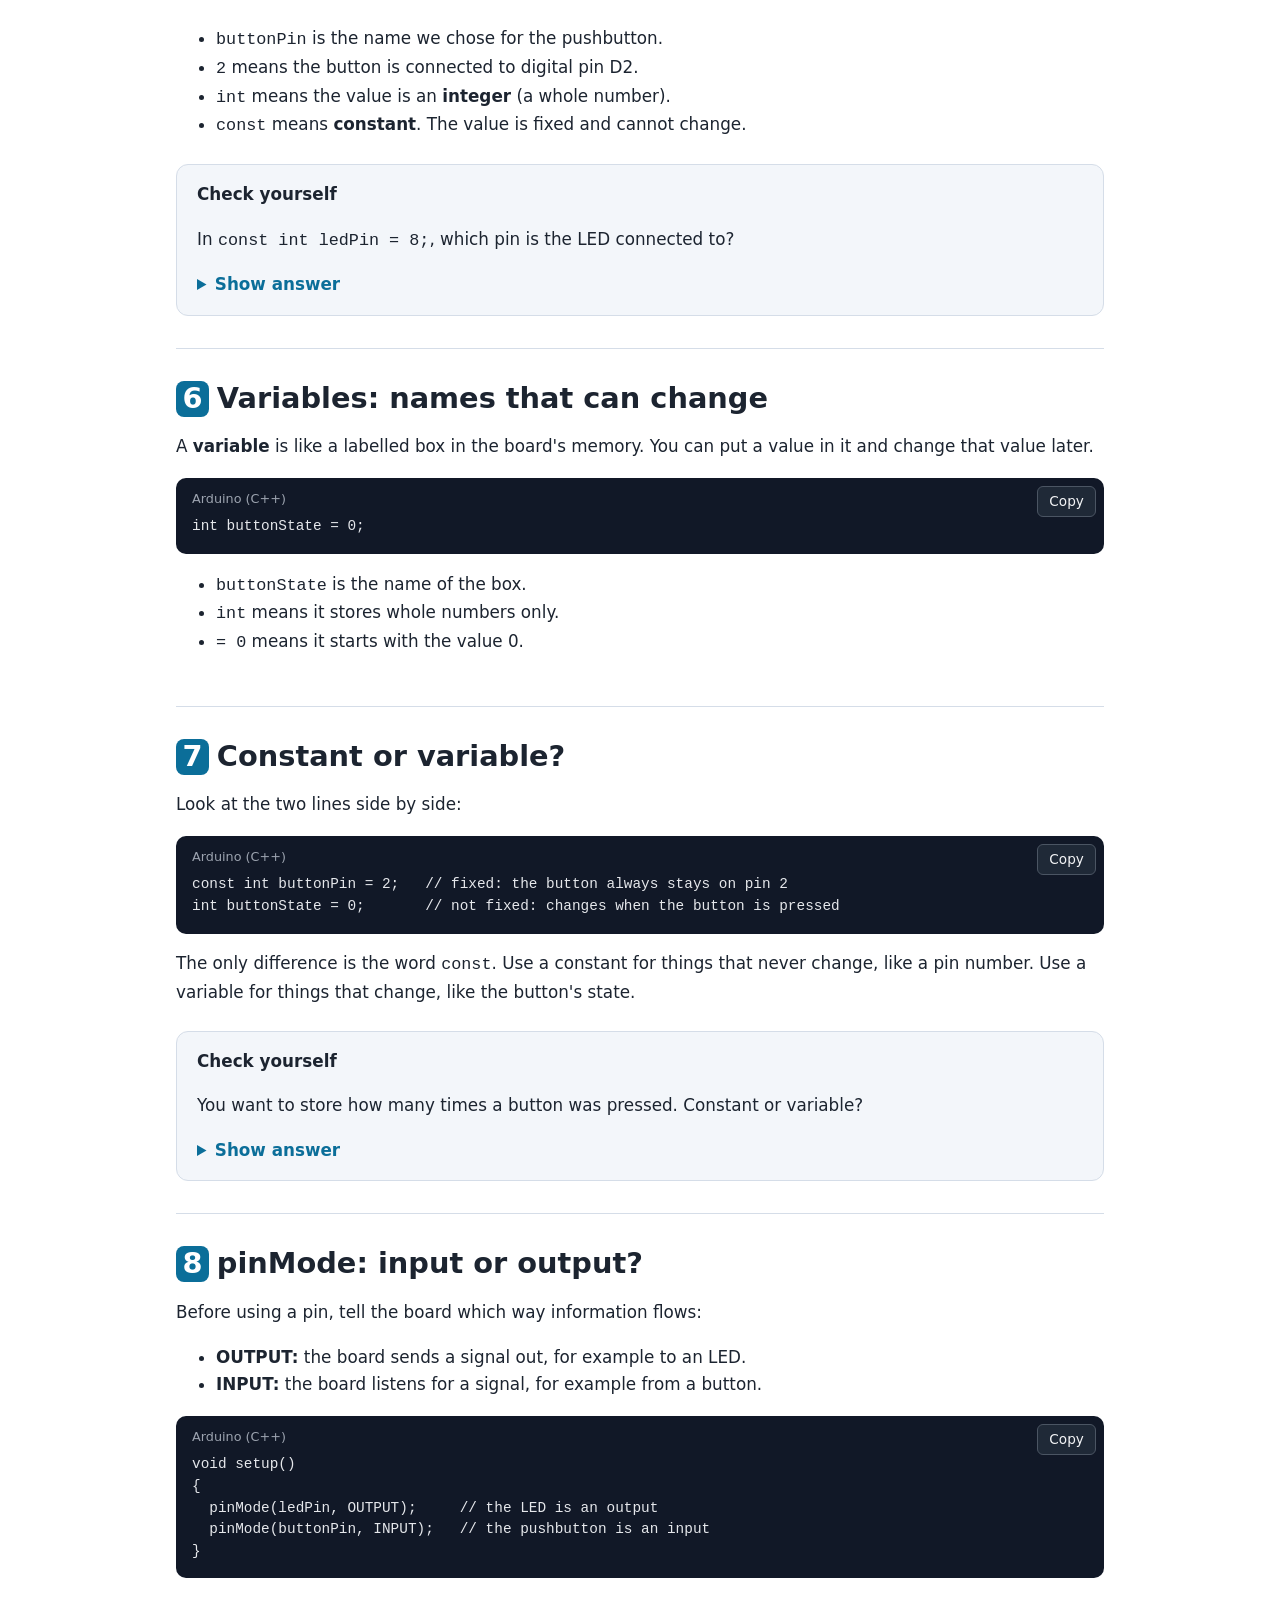
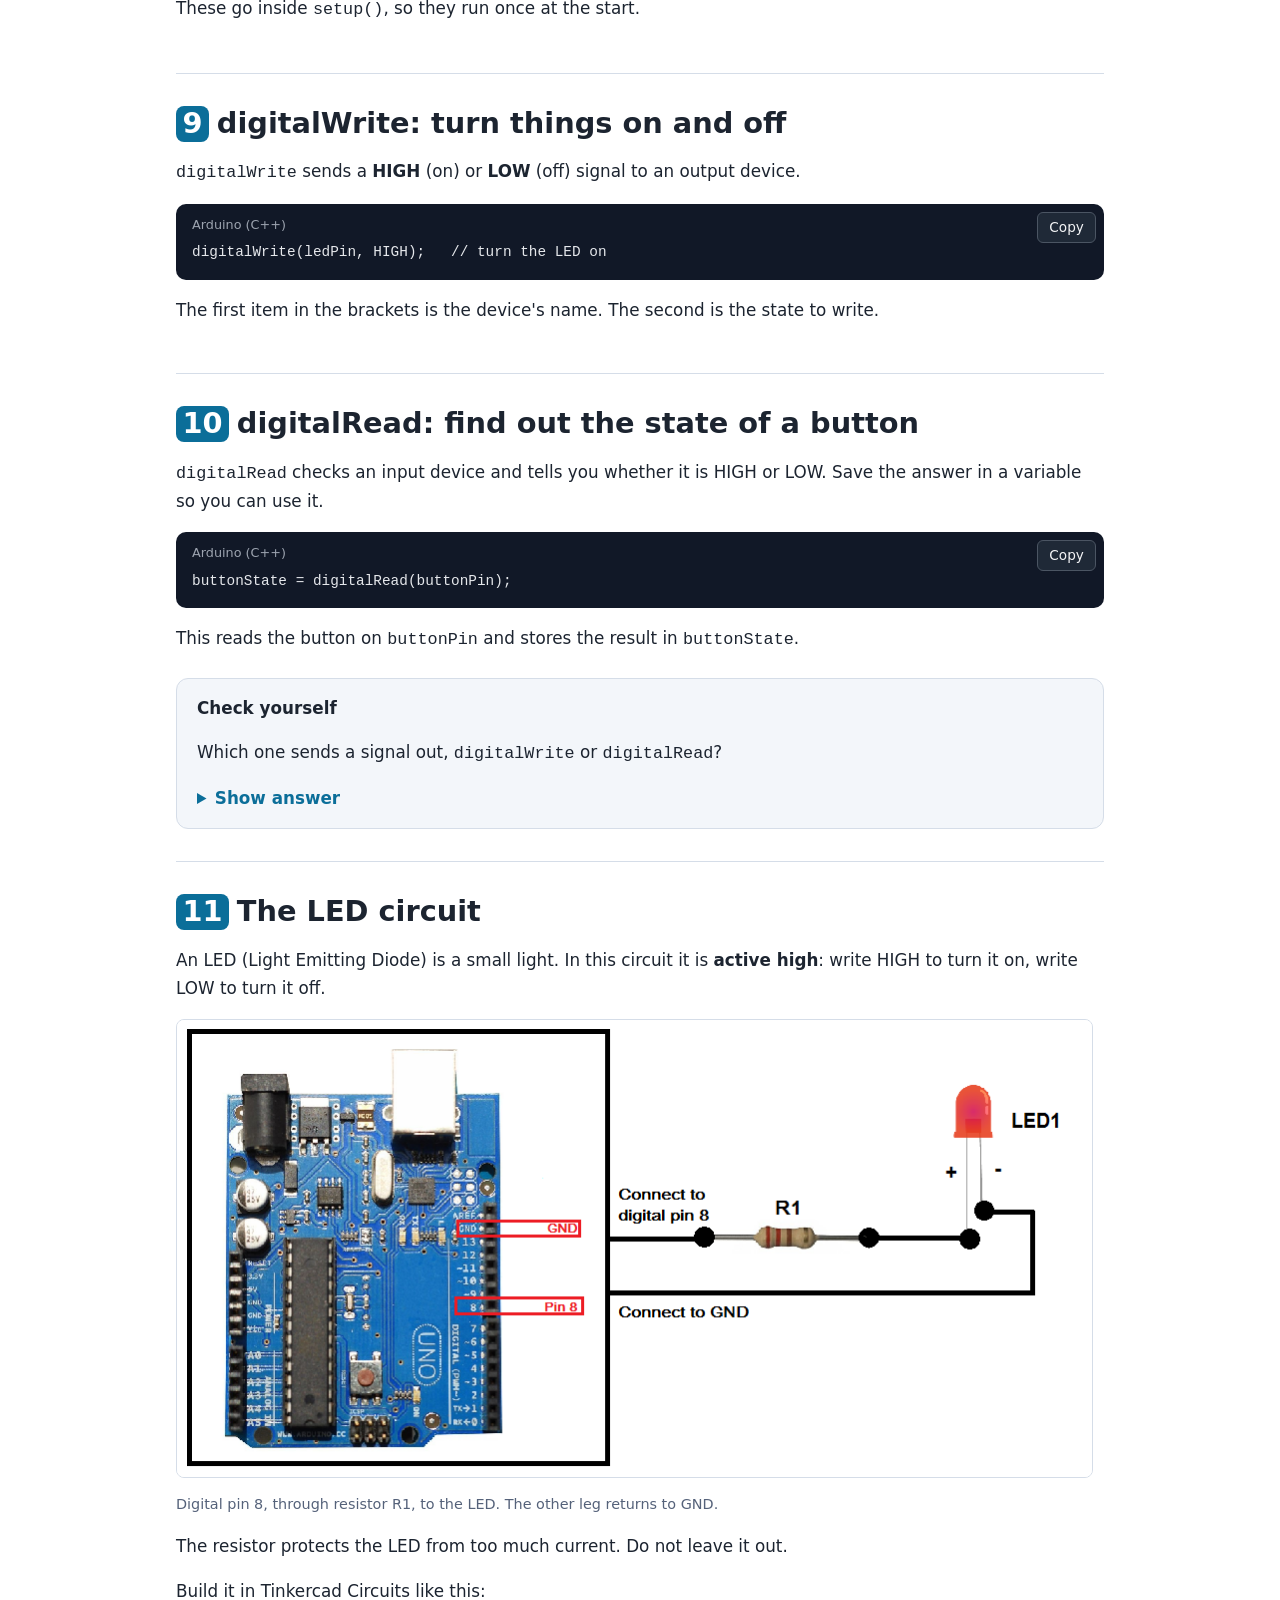
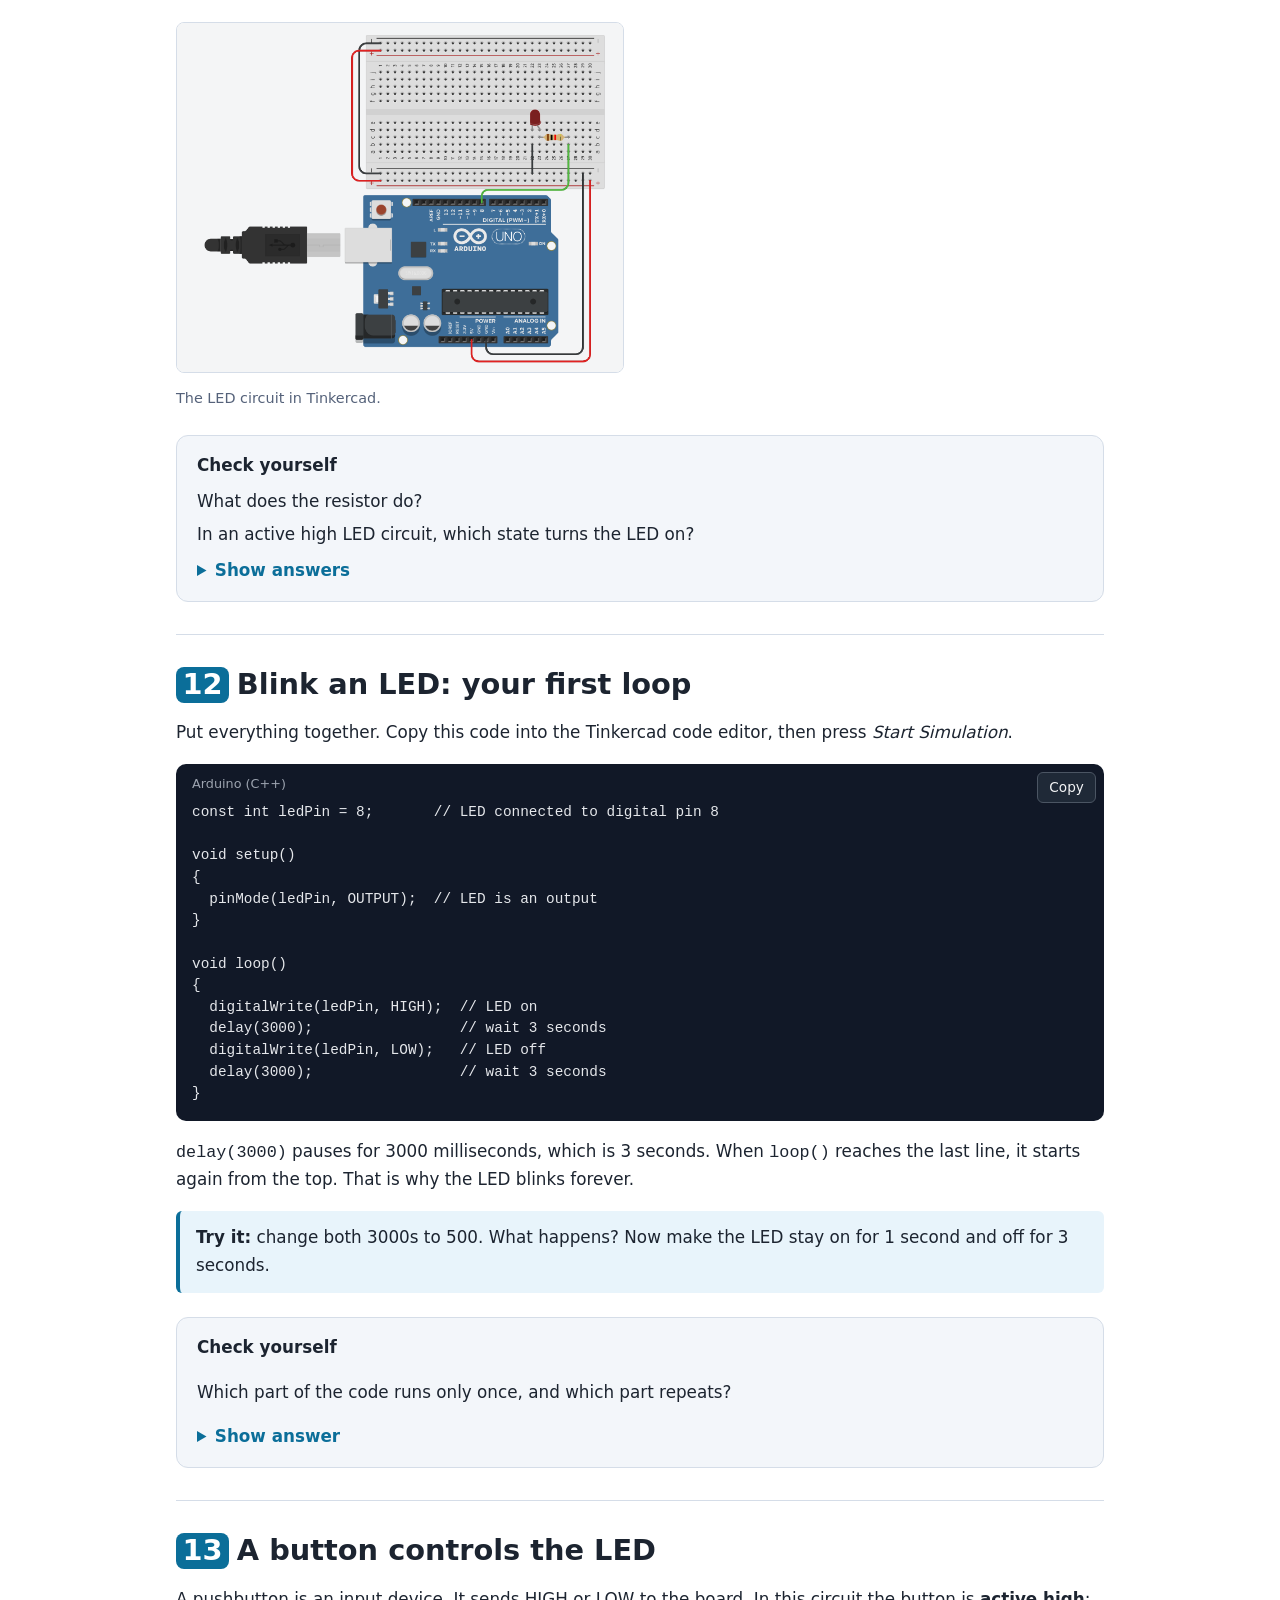
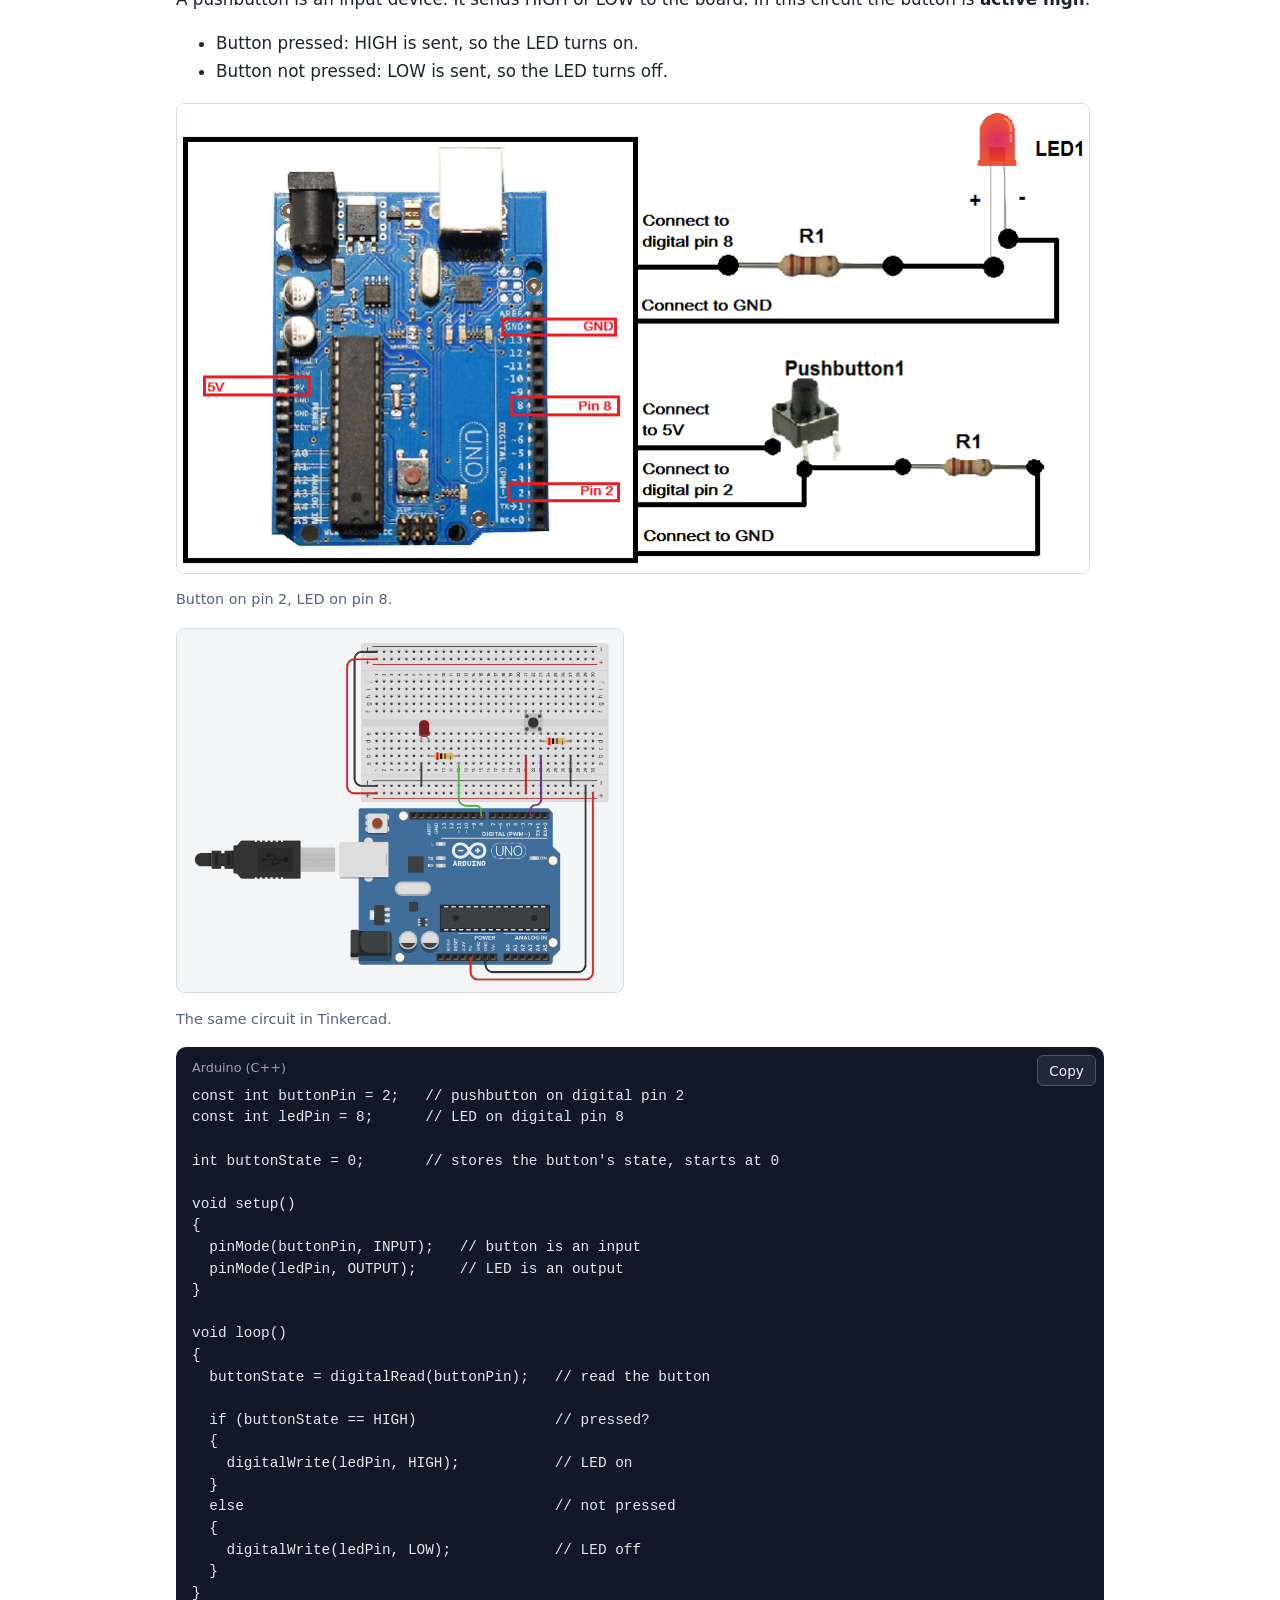
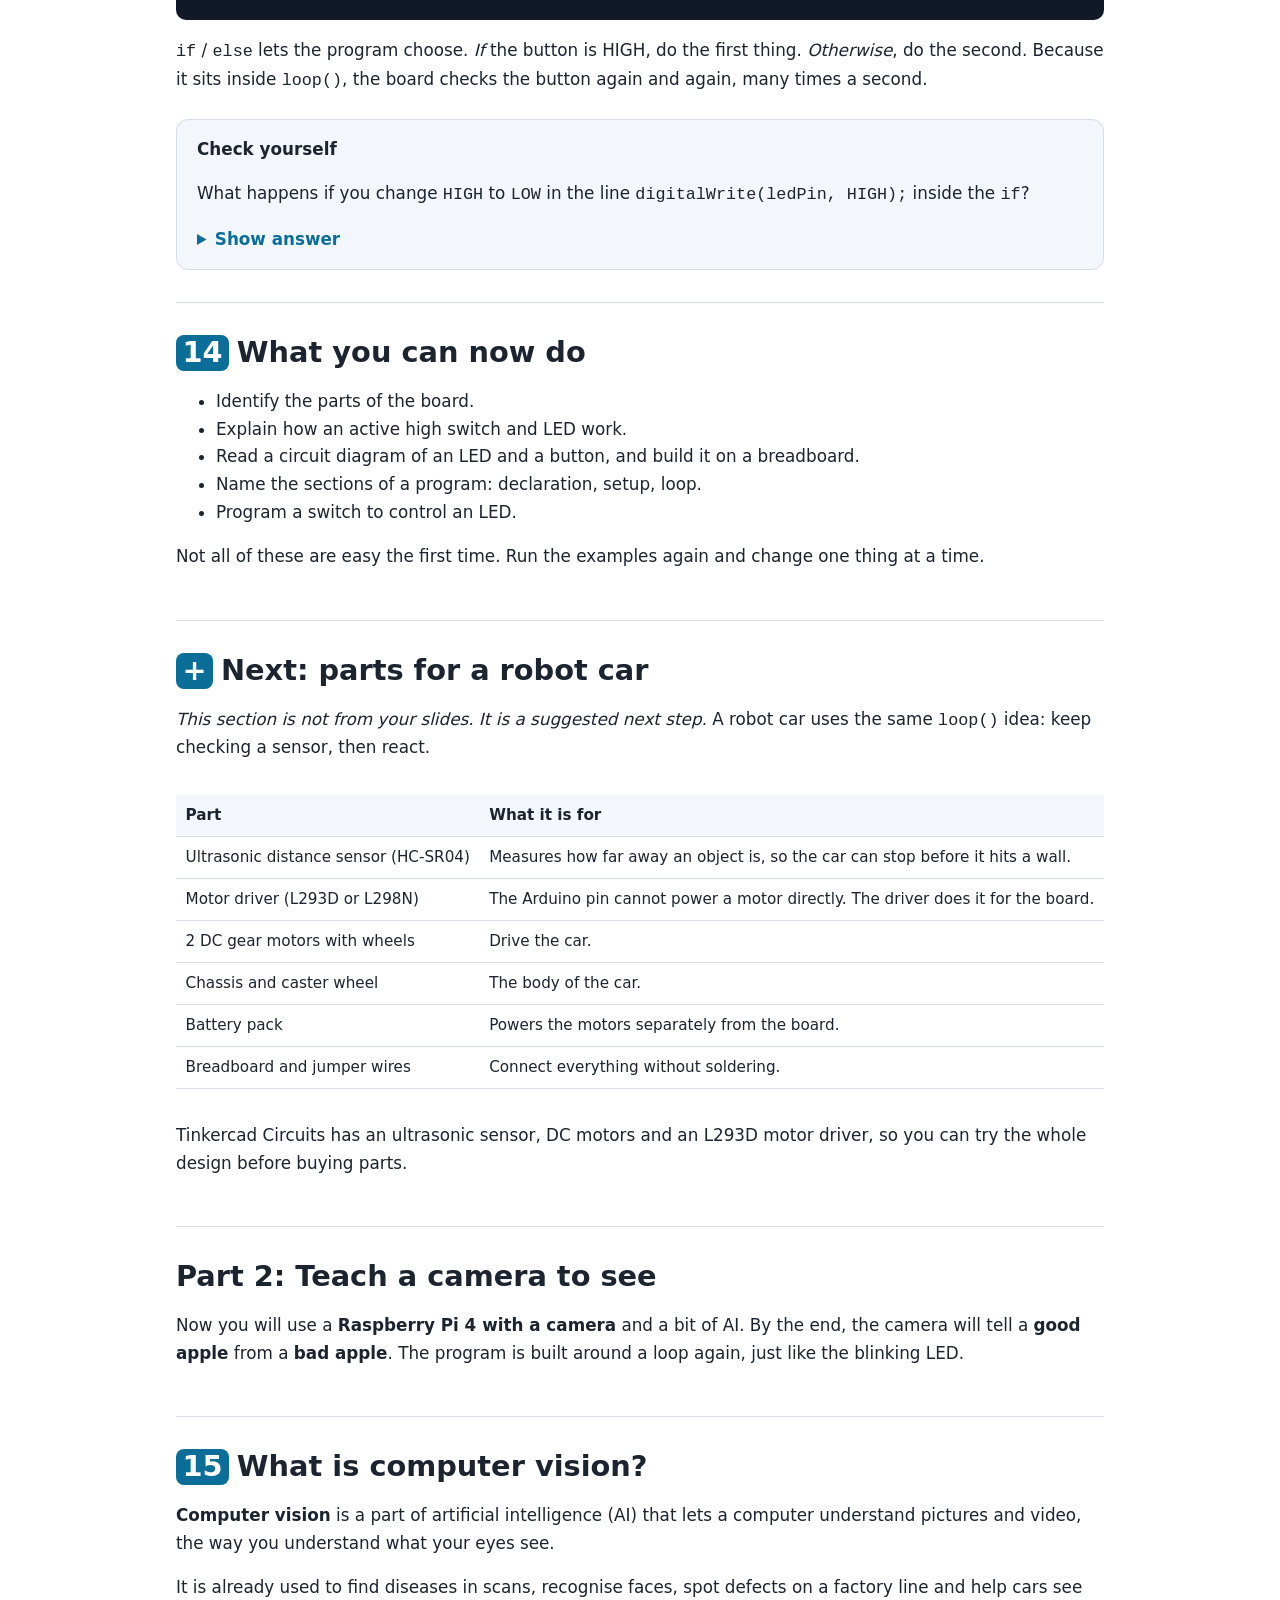
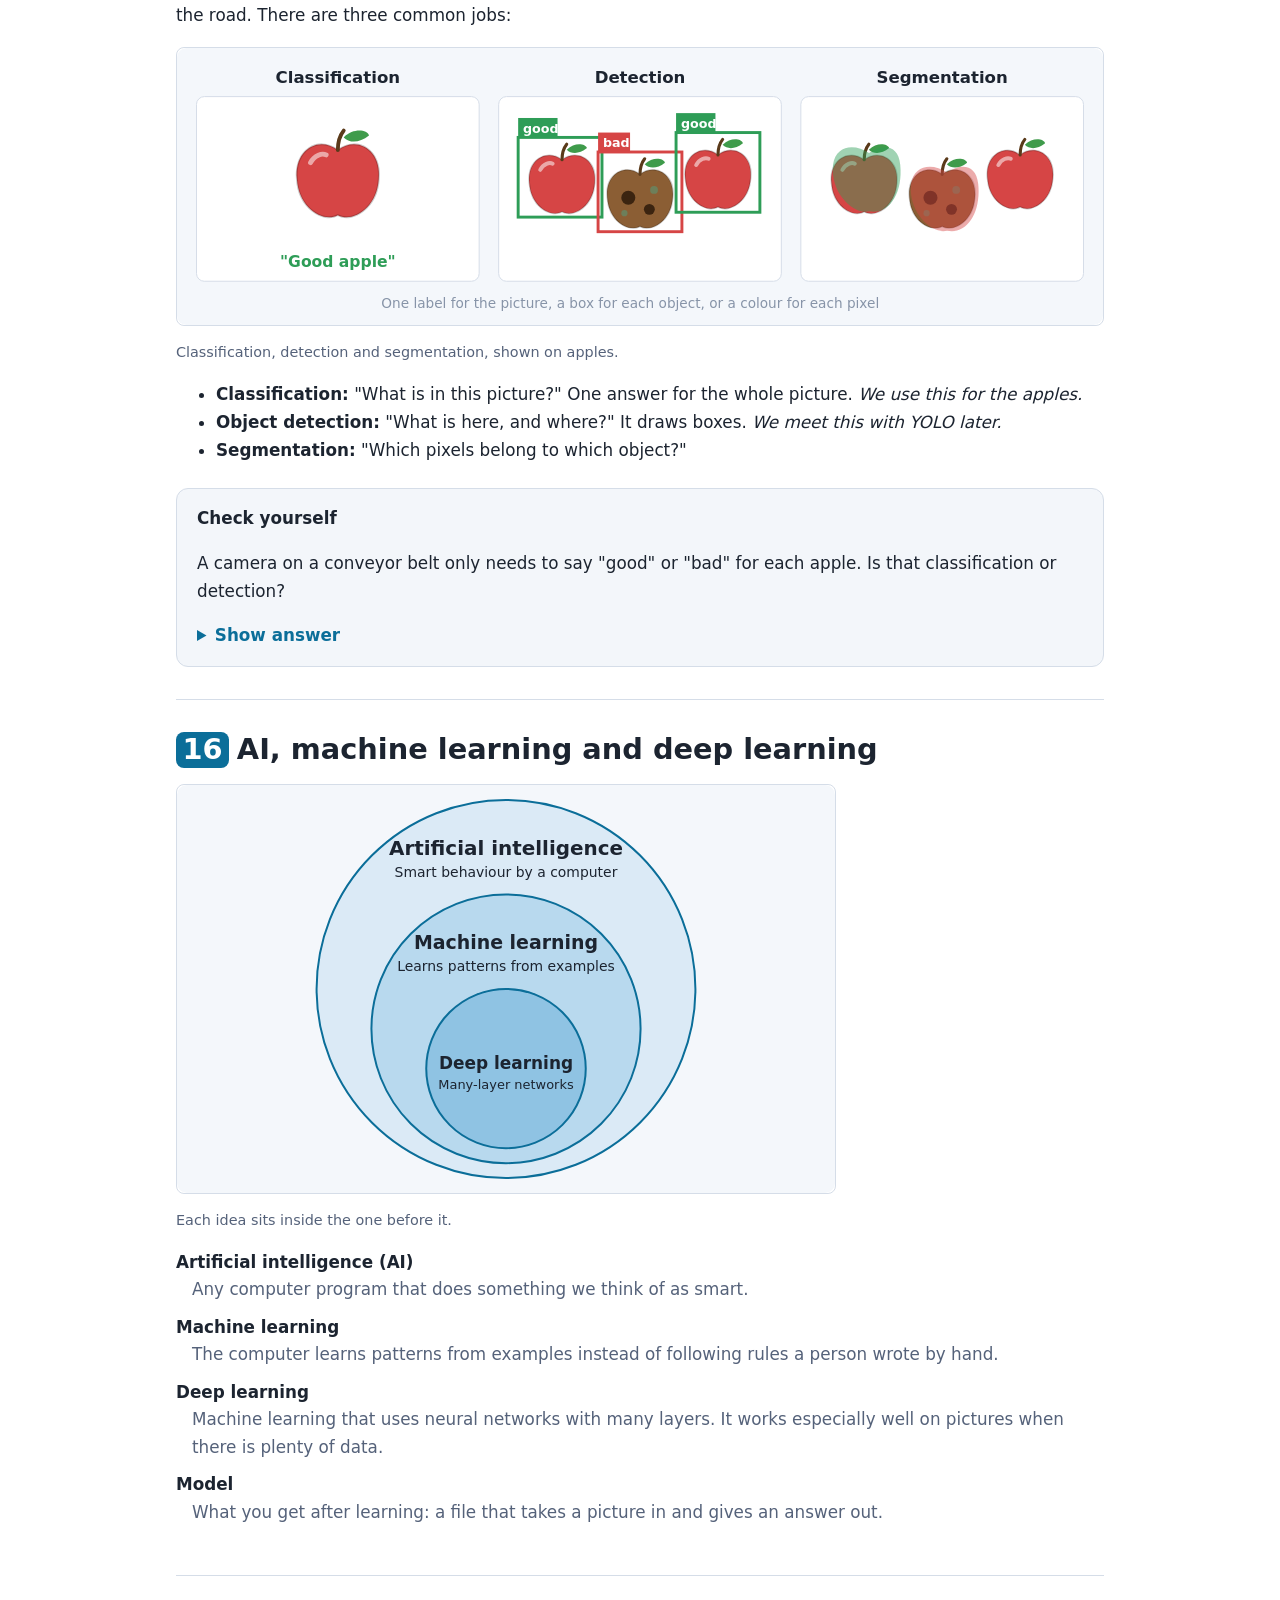
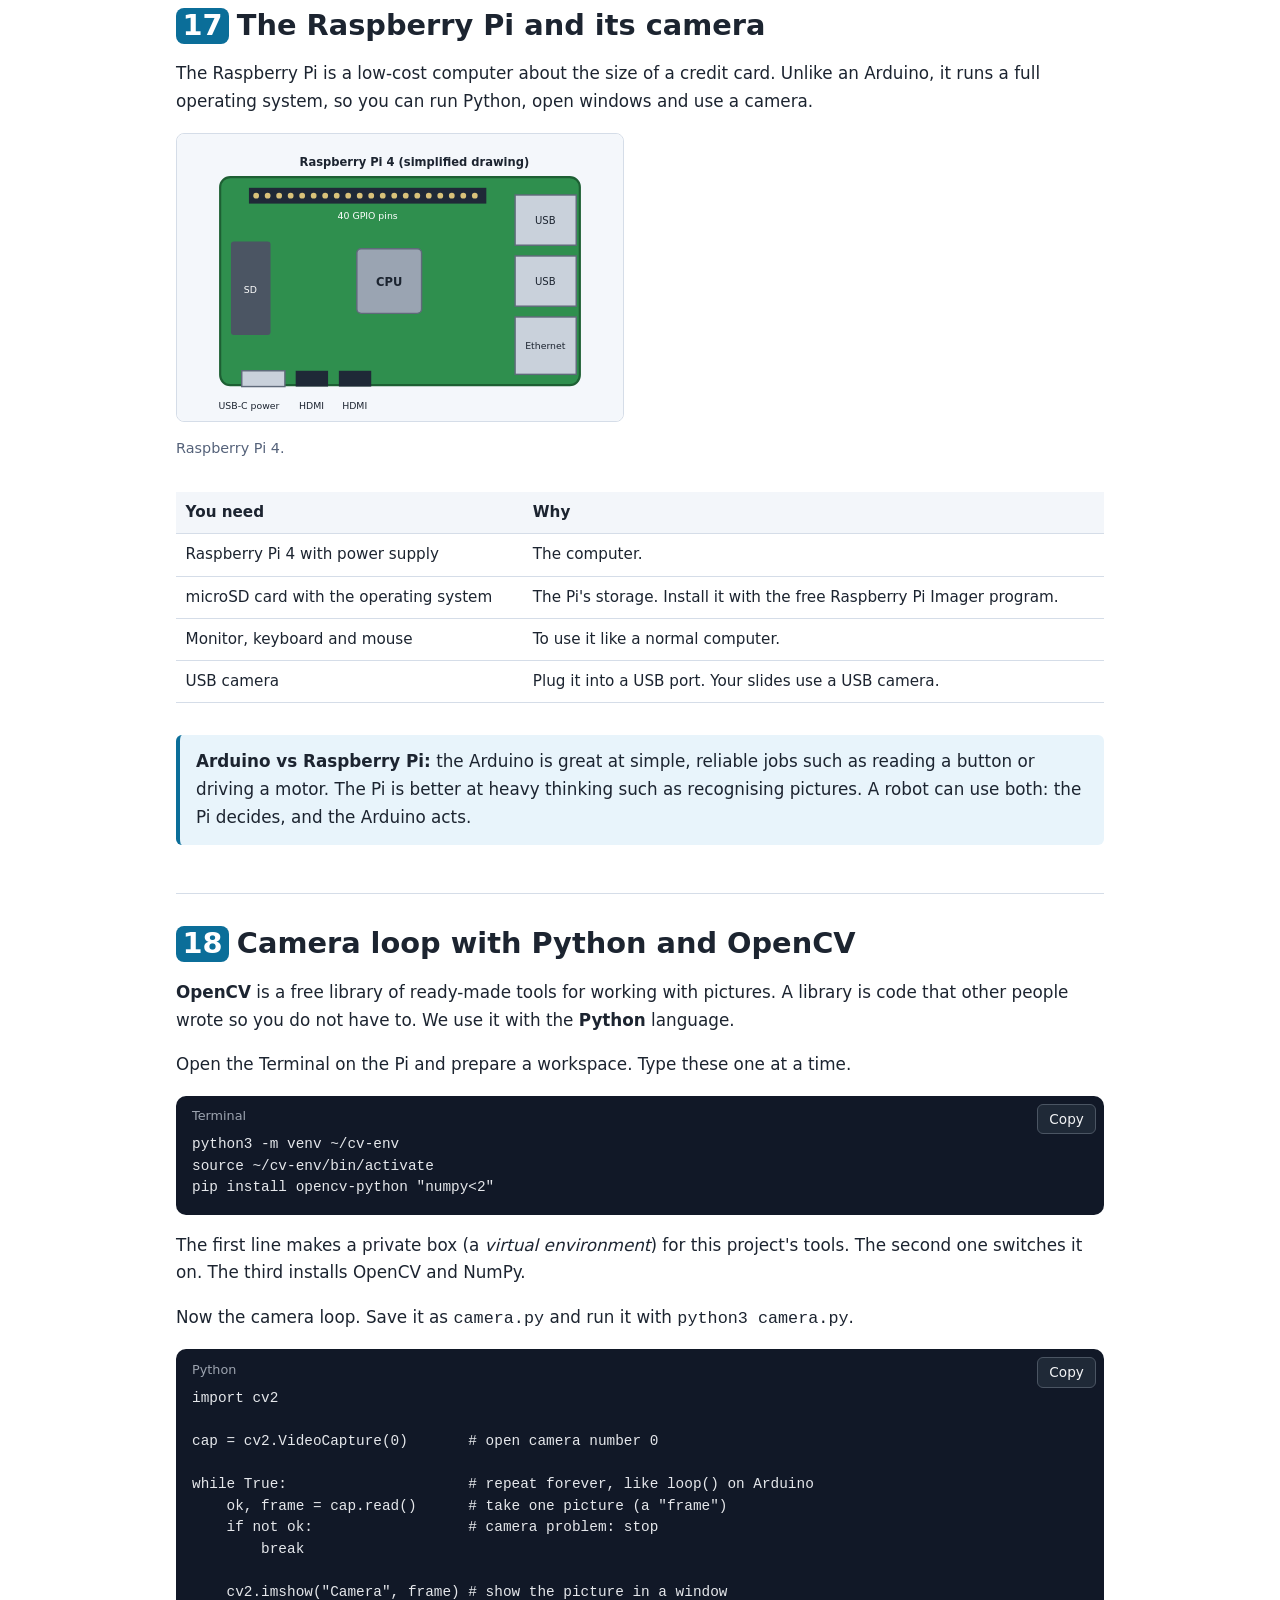
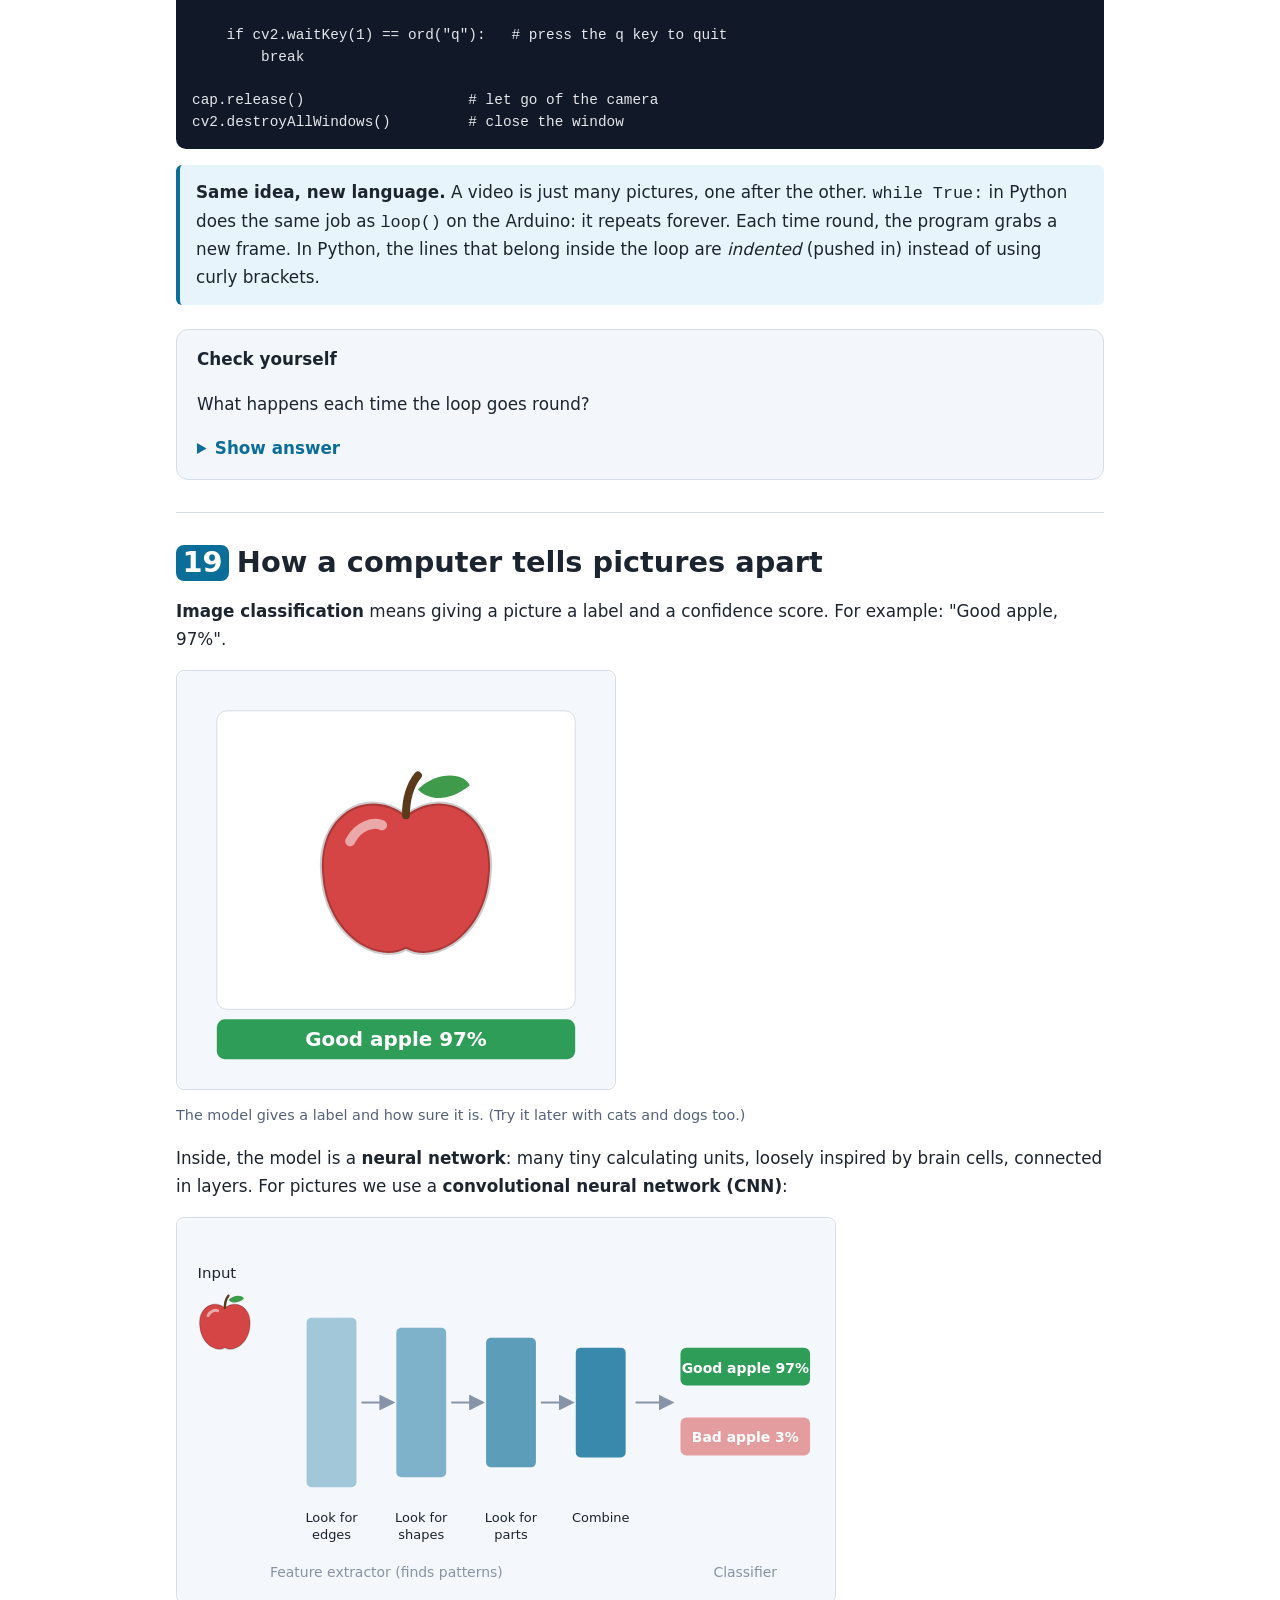
==== commit aa3a3972: "Fix Pi install steps: pin NumPy below 2 and add ai-edge-litert fallback Co-Authored-By: Claude Sonne" ====
--- a/index.html
+++ b/index.html
@@ -450,7 +450,7 @@
     <button class="copy" type="button">Copy</button>
 <pre><code>python3 -m venv ~/cv-env
 source ~/cv-env/bin/activate
-pip install opencv-python numpy</code></pre>
+pip install opencv-python "numpy&lt;2"</code></pre>
   </div>
   <p>The first line makes a private box (a <em>virtual environment</em>) for this project's tools. The second one switches it on. The third installs OpenCV and NumPy.</p>
   <p>Now the camera loop. Save it as <code>camera.py</code> and run it with <code>python3 camera.py</code>.</p>
@@ -537,7 +537,7 @@
 <!-- 21 -->
 <section class="lesson" id="cv-run">
   <h2><span class="num">21</span>Run your model on the Raspberry Pi</h2>
-  <p>Now move your trained model from the browser onto the Pi.</p>
+  <p>Now move your trained model from the browser onto the Pi. Use the Pi's own desktop (not SSH) and a <strong>USB webcam</strong>.</p>
   <ol>
     <li>In Teachable Machine click <em>Export Model</em>, open the <strong>TensorFlow Lite</strong> tab, choose <strong>Floating point</strong>, and click <em>Download my model</em>.</li>
     <li>Unzip the download. You should see a <code>.tflite</code> model file and <code>labels.txt</code>. Copy both into one folder on the Pi, for example <code>~/apples</code>.</li>
@@ -548,7 +548,7 @@
     <button class="copy" type="button">Copy</button>
 <pre><code>pip install tflite-runtime</code></pre>
   </div>
-  <p>If that line fails on your Pi, use <code>pip install tensorflow</code> instead. The program below works with either.</p>
+  <p>If that line fails on your Pi, try <code>pip install ai-edge-litert</code> instead. The program below works with either. If you see an error like <code>numpy.core.multiarray failed to import</code>, the NumPy version is too new. Run <code>pip install "numpy&lt;2"</code> to fix it.</p>
   <p>Save this as <code>apples.py</code> in the same folder. <strong>If your model file has a different name, change <code>MODEL</code>.</strong></p>
   <div class="code">
     <span class="label">Python</span>
@@ -559,7 +559,7 @@
 try:
     from tflite_runtime.interpreter import Interpreter
 except ImportError:
-    from tensorflow.lite.python.interpreter import Interpreter
+    from ai_edge_litert.interpreter import Interpreter
 
 MODEL = "model_unquant.tflite"   # your model file
 LABELS = "labels.txt"            # your label list
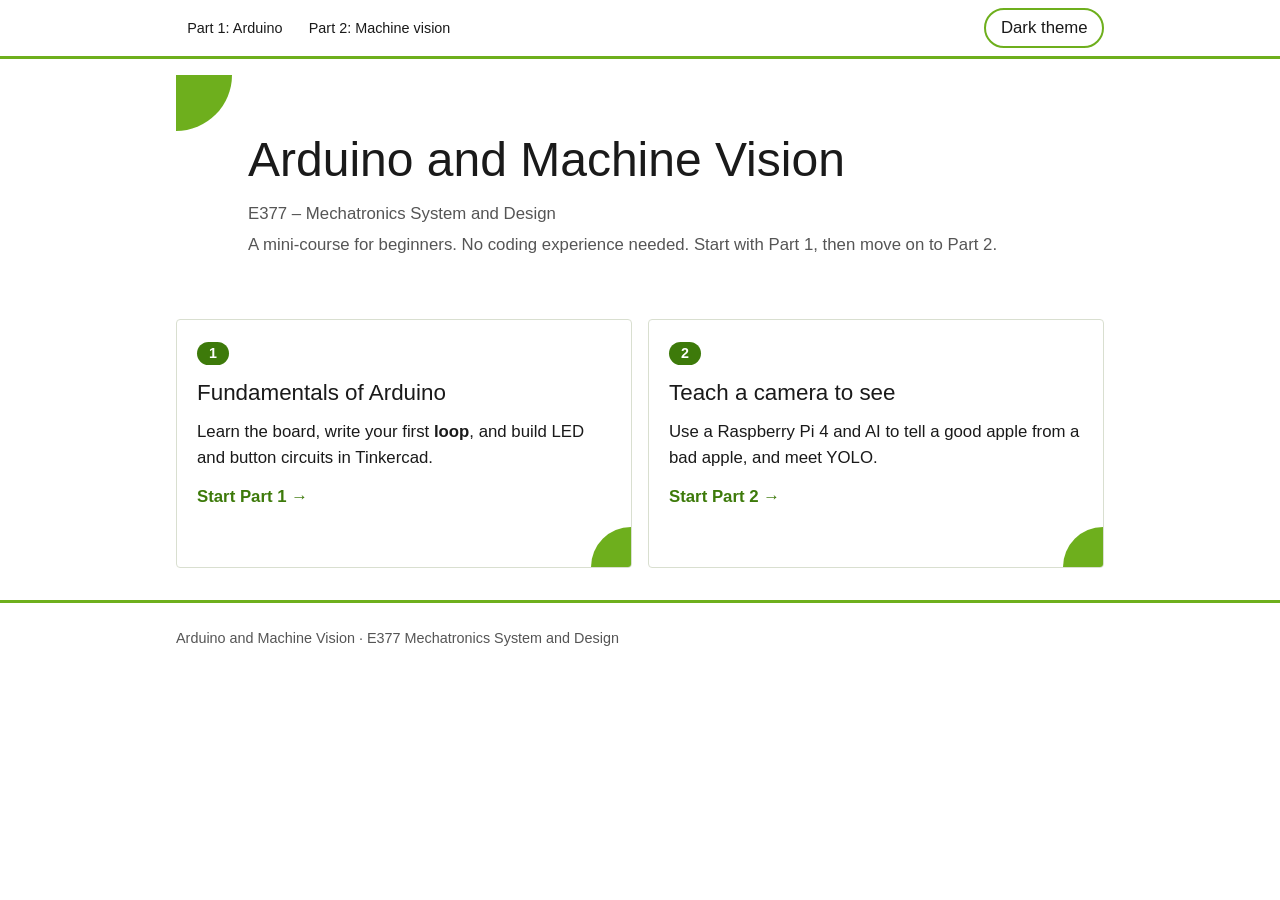
==== commit fbc59a21: "Split the course into a start page and two part pages (Arduino, machine vision) Co-Authored-By: Clau" ====
--- a/index.html
+++ b/index.html
@@ -11,25 +11,9 @@
 
 <div class="topbar">
   <div class="wrap">
-    <nav aria-label="Lessons">
-      <a href="#what">What is Arduino?</a>
-      <a href="#why">Why Arduino?</a>
-      <a href="#board">The board</a>
-      <a href="#structure">Program structure</a>
-      <a href="#constants">Constants</a>
-      <a href="#variables">Variables</a>
-      <a href="#difference">Constant vs variable</a>
-      <a href="#pinmode">pinMode</a>
-      <a href="#write">digitalWrite</a>
-      <a href="#read">digitalRead</a>
-      <a href="#led">LED circuit</a>
-      <a href="#blink">Blink (loop)</a>
-      <a href="#button">Button + LED</a>
-      <a href="#summary">Summary</a>
-      <a href="#robot">Robot car</a>
-      <a href="#part2">Part 2: Machine vision</a>
-      <a href="#cv-run">Run on Pi</a>
-      <a href="#cv-yolo">YOLO</a>
+    <nav aria-label="Parts">
+      <a href="arduino.html">Part 1: Arduino</a>
+      <a href="vision.html">Part 2: Machine vision</a>
     </nav>
     <button id="theme-toggle" type="button" aria-pressed="false">Dark theme</button>
   </div>
@@ -39,674 +23,29 @@
 
 <header class="hero">
   <h1>Arduino and Machine Vision</h1>
-  <p>Part 1: Fundamentals of Arduino (E377 – Mechatronics System and Design) · Part 2: Computer vision with a Raspberry Pi</p>
-  <p>No coding experience needed. You will learn to read and write a simple program, including a <strong>loop</strong>, build circuits in Tinkercad, then teach a camera to tell a good apple from a bad apple.</p>
-  <div class="goals">
-    <h2>By the end you can</h2>
-    <ul>
-      <li>Name the main parts of an Arduino board.</li>
-      <li>Explain how a switch and an LED work, including "active high" and "active low".</li>
-      <li>Read a circuit diagram and build it on a breadboard.</li>
-      <li>Tell the sections of a program apart and say what each one does.</li>
-      <li>Write a program that uses a switch to control an LED.</li>
-      <li>Train an image model and run it on a Raspberry Pi camera, and explain what YOLO adds.</li>
-    </ul>
-  </div>
+  <p>E377 – Mechatronics System and Design</p>
+  <p>A mini-course for beginners. No coding experience needed. Start with Part 1, then move on to Part 2.</p>
 </header>
 
-<!-- 1 -->
-<section class="lesson" id="what">
-  <h2><span class="num">1</span>What is Arduino?</h2>
-  <p>Arduino is a small, open-source electronics board. You write instructions on your computer, send them to the board, and the board follows them to control lights, motors, sensors and more.</p>
-  <figure>
-    <img class="img-small" src="images/arduino-uno.jpg" alt="An Arduino Uno board, blue, with a USB socket on the left and rows of pin sockets along the top and bottom" width="450" height="315">
-    <figcaption>The Arduino Uno board.</figcaption>
-  </figure>
-  <dl class="terms">
-    <dt>Open-source</dt>
-    <dd>The designs are shared freely, so anyone can use, copy and improve them.</dd>
-    <dt>Microcontroller</dt>
-    <dd>A tiny computer on one chip. The Uno has an Atmel AVR microcontroller. It does one job: run your program.</dd>
-    <dt>IDE (Integrated Development Environment)</dt>
-    <dd>The program on your computer where you write your code and upload it to the board.</dd>
-  </dl>
-</section>
-
-<!-- 2 -->
-<section class="lesson" id="why">
-  <h2><span class="num">2</span>Why use Arduino?</h2>
-  <ul>
-    <li><strong>Inexpensive.</strong> Cheaper than most other microcontroller boards.</li>
-    <li><strong>Works on any computer.</strong> Windows, Mac and Linux.</li>
-    <li><strong>Easy to use.</strong> Good for beginners, and powerful enough for experts.</li>
-    <li><strong>Open and extendable.</strong> Free code libraries are available, written in the C++ language, and you can add extra modules.</li>
-  </ul>
-</section>
-
-<!-- 3 -->
-<section class="lesson" id="board">
-  <h2><span class="num">3</span>Parts of the board</h2>
-  <p>You do not need to memorise these now. Come back to this table when you build a circuit.</p>
-  <div class="table-scroll">
-    <table>
-      <thead><tr><th>Part</th><th>What it does</th></tr></thead>
-      <tbody>
-        <tr><td>USB jack</td><td>Connects to your computer with a USB cable.</td></tr>
-        <tr><td>Power jack</td><td>Lets you power the board from an external power supply.</td></tr>
-        <tr><td>Reset button / reset pin</td><td>Starts your program again from the beginning.</td></tr>
-        <tr><td>3.3V and 5V</td><td>Power outputs for your parts.</td></tr>
-        <tr><td>GND (ground)</td><td>The "0 volts" connection. Circuits need it to complete the loop.</td></tr>
-        <tr><td>Vin</td><td>Another way to power the board from an external source.</td></tr>
-        <tr><td>D0 to D13</td><td>Digital pins. Each can be an input or an output.</td></tr>
-        <tr><td>A0 to A5</td><td>Analog input pins.</td></tr>
-        <tr><td>D0 (RX)</td><td>Receives signals.</td></tr>
-        <tr><td>D1 (TX)</td><td>Transmits signals.</td></tr>
-        <tr><td>Analog Reference</td><td>Sets an outside reference voltage.</td></tr>
-        <tr><td>In-circuit serial programming</td><td>An extra way to program the board.</td></tr>
-      </tbody>
-    </table>
-  </div>
-  <div class="tip"><p><strong>Digital vs analog:</strong> a digital pin knows only two states, ON (HIGH) or OFF (LOW). An analog pin can read a range of values in between.</p></div>
-</section>
-
-<!-- 4 -->
-<section class="lesson" id="structure">
-  <h2><span class="num">4</span>How a program is structured</h2>
-  <p>Every Arduino program has three parts, in this order:</p>
-  <ol>
-    <li><strong>Declaration.</strong> Give a name to each device connected to the board and say which pin it uses. Also name any values you will store.</li>
-    <li><strong>Initialization (runs once).</strong> Runs one time when the program starts. Set each device as an input or an output. This part is the <code>setup()</code> function.</li>
-    <li><strong>Main program (loops).</strong> Runs the same instructions again and again, forever. This is the <code>loop()</code> function.</li>
-  </ol>
-  <div class="note"><p><strong>This is your first loop.</strong> A <em>loop</em> repeats instructions over and over. Arduino's <code>loop()</code> never stops while the board has power. That is why a robot can keep checking its sensors.</p></div>
-  <dl class="terms">
-    <dt>Function</dt>
-    <dd>A named block of instructions. Curly brackets <code>{ }</code> mark where it starts and ends.</dd>
-  </dl>
-</section>
-
-<!-- 5 -->
-<section class="lesson" id="constants">
-  <h2><span class="num">5</span>Constants: names that never change</h2>
-  <p>Give every connected device a name so your code is easy to read. Here is a pushbutton:</p>
-  <div class="code">
-    <span class="label">Arduino (C++)</span>
-    <button class="copy" type="button">Copy</button>
-<pre><code>const int buttonPin = 2;</code></pre>
-  </div>
-  <p>Read it one word at a time:</p>
-  <ul>
-    <li><code>buttonPin</code> is the name we chose for the pushbutton.</li>
-    <li><code>2</code> means the button is connected to digital pin D2.</li>
-    <li><code>int</code> means the value is an <strong>integer</strong> (a whole number).</li>
-    <li><code>const</code> means <strong>constant</strong>. The value is fixed and cannot change.</li>
-  </ul>
-  <div class="check">
-    <h3>Check yourself</h3>
-    <p>In <code>const int ledPin = 8;</code>, which pin is the LED connected to?</p>
-    <details><summary>Show answer</summary><p>Digital pin 8. The name <code>ledPin</code> is just a label we picked.</p></details>
-  </div>
-</section>
-
-<!-- 6 -->
-<section class="lesson" id="variables">
-  <h2><span class="num">6</span>Variables: names that can change</h2>
-  <p>A <strong>variable</strong> is like a labelled box in the board's memory. You can put a value in it and change that value later.</p>
-  <div class="code">
-    <span class="label">Arduino (C++)</span>
-    <button class="copy" type="button">Copy</button>
-<pre><code>int buttonState = 0;</code></pre>
-  </div>
-  <ul>
-    <li><code>buttonState</code> is the name of the box.</li>
-    <li><code>int</code> means it stores whole numbers only.</li>
-    <li><code>= 0</code> means it starts with the value 0.</li>
-  </ul>
-</section>
-
-<!-- 7 -->
-<section class="lesson" id="difference">
-  <h2><span class="num">7</span>Constant or variable?</h2>
-  <p>Look at the two lines side by side:</p>
-  <div class="code">
-    <span class="label">Arduino (C++)</span>
-    <button class="copy" type="button">Copy</button>
-<pre><code>const int buttonPin = 2;   // fixed: the button always stays on pin 2
-int buttonState = 0;       // not fixed: changes when the button is pressed</code></pre>
-  </div>
-  <p>The only difference is the word <code>const</code>. Use a constant for things that never change, like a pin number. Use a variable for things that change, like the button's state.</p>
-  <div class="check">
-    <h3>Check yourself</h3>
-    <p>You want to store how many times a button was pressed. Constant or variable?</p>
-    <details><summary>Show answer</summary><p>A variable, because the count changes each time.</p></details>
-  </div>
-</section>
-
-<!-- 8 -->
-<section class="lesson" id="pinmode">
-  <h2><span class="num">8</span>pinMode: input or output?</h2>
-  <p>Before using a pin, tell the board which way information flows:</p>
-  <ul>
-    <li><strong>OUTPUT:</strong> the board sends a signal out, for example to an LED.</li>
-    <li><strong>INPUT:</strong> the board listens for a signal, for example from a button.</li>
-  </ul>
-  <div class="code">
-    <span class="label">Arduino (C++)</span>
-    <button class="copy" type="button">Copy</button>
-<pre><code>void setup()
-{
-  pinMode(ledPin, OUTPUT);     // the LED is an output
-  pinMode(buttonPin, INPUT);   // the pushbutton is an input
-}</code></pre>
-  </div>
-  <p>These go inside <code>setup()</code>, so they run once at the start.</p>
-</section>
-
-<!-- 9 -->
-<section class="lesson" id="write">
-  <h2><span class="num">9</span>digitalWrite: turn things on and off</h2>
-  <p><code>digitalWrite</code> sends a <strong>HIGH</strong> (on) or <strong>LOW</strong> (off) signal to an output device.</p>
-  <div class="code">
-    <span class="label">Arduino (C++)</span>
-    <button class="copy" type="button">Copy</button>
-<pre><code>digitalWrite(ledPin, HIGH);   // turn the LED on</code></pre>
-  </div>
-  <p>The first item in the brackets is the device's name. The second is the state to write.</p>
-</section>
-
-<!-- 10 -->
-<section class="lesson" id="read">
-  <h2><span class="num">10</span>digitalRead: find out the state of a button</h2>
-  <p><code>digitalRead</code> checks an input device and tells you whether it is HIGH or LOW. Save the answer in a variable so you can use it.</p>
-  <div class="code">
-    <span class="label">Arduino (C++)</span>
-    <button class="copy" type="button">Copy</button>
-<pre><code>buttonState = digitalRead(buttonPin);</code></pre>
-  </div>
-  <p>This reads the button on <code>buttonPin</code> and stores the result in <code>buttonState</code>.</p>
-  <div class="check">
-    <h3>Check yourself</h3>
-    <p>Which one sends a signal out, <code>digitalWrite</code> or <code>digitalRead</code>?</p>
-    <details><summary>Show answer</summary><p><code>digitalWrite</code>. <code>digitalRead</code> listens.</p></details>
-  </div>
-</section>
-
-<!-- 11 -->
-<section class="lesson" id="led">
-  <h2><span class="num">11</span>The LED circuit</h2>
-  <p>An LED (Light Emitting Diode) is a small light. In this circuit it is <strong>active high</strong>: write HIGH to turn it on, write LOW to turn it off.</p>
-  <figure>
-    <img src="images/led-circuit.png" alt="Circuit diagram: Arduino digital pin 8 connects through a resistor R1 to the positive leg of LED1, and the negative leg connects back to GND" width="917" height="458">
-    <figcaption>Digital pin 8, through resistor R1, to the LED. The other leg returns to GND.</figcaption>
-  </figure>
-  <p>The resistor protects the LED from too much current. Do not leave it out.</p>
-  <p>Build it in Tinkercad Circuits like this:</p>
-  <figure>
-    <img class="img-small" src="images/tinkercad-led.png" alt="Tinkercad breadboard with an LED and a resistor wired to an Arduino Uno" width="794" height="621">
-    <figcaption>The LED circuit in Tinkercad.</figcaption>
-  </figure>
-  <div class="check">
-    <h3>Check yourself</h3>
-    <ul>
-      <li>What does the resistor do?</li>
-      <li>In an active high LED circuit, which state turns the LED on?</li>
-    </ul>
-    <details><summary>Show answers</summary><p>The resistor limits the current to protect the LED. HIGH turns it on.</p></details>
-  </div>
-</section>
-
-<!-- 12 -->
-<section class="lesson" id="blink">
-  <h2><span class="num">12</span>Blink an LED: your first loop</h2>
-  <p>Put everything together. Copy this code into the Tinkercad code editor, then press <em>Start Simulation</em>.</p>
-  <div class="code">
-    <span class="label">Arduino (C++)</span>
-    <button class="copy" type="button">Copy</button>
-<pre><code>const int ledPin = 8;       // LED connected to digital pin 8
-
-void setup()
-{
-  pinMode(ledPin, OUTPUT);  // LED is an output
-}
-
-void loop()
-{
-  digitalWrite(ledPin, HIGH);  // LED on
-  delay(3000);                 // wait 3 seconds
-  digitalWrite(ledPin, LOW);   // LED off
-  delay(3000);                 // wait 3 seconds
-}</code></pre>
-  </div>
-  <p><code>delay(3000)</code> pauses for 3000 milliseconds, which is 3 seconds. When <code>loop()</code> reaches the last line, it starts again from the top. That is why the LED blinks forever.</p>
-  <div class="tip"><p><strong>Try it:</strong> change both 3000s to 500. What happens? Now make the LED stay on for 1 second and off for 3 seconds.</p></div>
-  <div class="check">
-    <h3>Check yourself</h3>
-    <p>Which part of the code runs only once, and which part repeats?</p>
-    <details><summary>Show answer</summary><p><code>setup()</code> runs once. <code>loop()</code> repeats forever.</p></details>
-  </div>
-</section>
-
-<!-- 13 -->
-<section class="lesson" id="button">
-  <h2><span class="num">13</span>A button controls the LED</h2>
-  <p>A pushbutton is an input device. It sends HIGH or LOW to the board. In this circuit the button is <strong>active high</strong>:</p>
-  <ul>
-    <li>Button pressed: HIGH is sent, so the LED turns on.</li>
-    <li>Button not pressed: LOW is sent, so the LED turns off.</li>
-  </ul>
-  <figure>
-    <img src="images/button-circuit.png" alt="Circuit diagram connecting a pushbutton to digital pin 2 and an LED to digital pin 8 of an Arduino" width="914" height="470">
-    <figcaption>Button on pin 2, LED on pin 8.</figcaption>
-  </figure>
-  <figure>
-    <img class="img-small" src="images/tinkercad-button.png" alt="Tinkercad breadboard with a pushbutton, an LED and two resistors wired to an Arduino Uno" width="769" height="627">
-    <figcaption>The same circuit in Tinkercad.</figcaption>
-  </figure>
-  <div class="code">
-    <span class="label">Arduino (C++)</span>
-    <button class="copy" type="button">Copy</button>
-<pre><code>const int buttonPin = 2;   // pushbutton on digital pin 2
-const int ledPin = 8;      // LED on digital pin 8
-
-int buttonState = 0;       // stores the button's state, starts at 0
-
-void setup()
-{
-  pinMode(buttonPin, INPUT);   // button is an input
-  pinMode(ledPin, OUTPUT);     // LED is an output
-}
-
-void loop()
-{
-  buttonState = digitalRead(buttonPin);   // read the button
-
-  if (buttonState == HIGH)                // pressed?
-  {
-    digitalWrite(ledPin, HIGH);           // LED on
-  }
-  else                                    // not pressed
-  {
-    digitalWrite(ledPin, LOW);            // LED off
-  }
-}</code></pre>
-  </div>
-  <p><code>if</code> / <code>else</code> lets the program choose. <em>If</em> the button is HIGH, do the first thing. <em>Otherwise</em>, do the second. Because it sits inside <code>loop()</code>, the board checks the button again and again, many times a second.</p>
-  <div class="check">
-    <h3>Check yourself</h3>
-    <p>What happens if you change <code>HIGH</code> to <code>LOW</code> in the line <code>digitalWrite(ledPin, HIGH);</code> inside the <code>if</code>?</p>
-    <details><summary>Show answer</summary><p>The LED would turn off when the button is pressed, and on when it is not. The behaviour flips.</p></details>
-  </div>
-</section>
-
-<!-- 14 -->
-<section class="lesson" id="summary">
-  <h2><span class="num">14</span>What you can now do</h2>
-  <ul>
-    <li>Identify the parts of the board.</li>
-    <li>Explain how an active high switch and LED work.</li>
-    <li>Read a circuit diagram of an LED and a button, and build it on a breadboard.</li>
-    <li>Name the sections of a program: declaration, setup, loop.</li>
-    <li>Program a switch to control an LED.</li>
-  </ul>
-  <p>Not all of these are easy the first time. Run the examples again and change one thing at a time.</p>
-</section>
-
-<!-- extra -->
-<section class="lesson" id="robot">
-  <h2><span class="num">+</span>Next: parts for a robot car</h2>
-  <p><em>This section is not from your slides. It is a suggested next step.</em> A robot car uses the same <code>loop()</code> idea: keep checking a sensor, then react.</p>
-  <div class="table-scroll">
-    <table>
-      <thead><tr><th>Part</th><th>What it is for</th></tr></thead>
-      <tbody>
-        <tr><td>Ultrasonic distance sensor (HC-SR04)</td><td>Measures how far away an object is, so the car can stop before it hits a wall.</td></tr>
-        <tr><td>Motor driver (L293D or L298N)</td><td>The Arduino pin cannot power a motor directly. The driver does it for the board.</td></tr>
-        <tr><td>2 DC gear motors with wheels</td><td>Drive the car.</td></tr>
-        <tr><td>Chassis and caster wheel</td><td>The body of the car.</td></tr>
-        <tr><td>Battery pack</td><td>Powers the motors separately from the board.</td></tr>
-        <tr><td>Breadboard and jumper wires</td><td>Connect everything without soldering.</td></tr>
-      </tbody>
-    </table>
-  </div>
-  <p>Tinkercad Circuits has an ultrasonic sensor, DC motors and an L293D motor driver, so you can try the whole design before buying parts.</p>
-</section>
-
-
-<!-- ========== PART 2 ========== -->
-<section class="lesson part" id="part2">
-  <h2>Part 2: Teach a camera to see</h2>
-  <p>Now you will use a <strong>Raspberry Pi 4 with a camera</strong> and a bit of AI. By the end, the camera will tell a <strong>good apple</strong> from a <strong>bad apple</strong>. The program is built around a loop again, just like the blinking LED.</p>
-</section>
-
-<!-- 15 -->
-<section class="lesson" id="cv-what">
-  <h2><span class="num">15</span>What is computer vision?</h2>
-  <p><strong>Computer vision</strong> is a part of artificial intelligence (AI) that lets a computer understand pictures and video, the way you understand what your eyes see.</p>
-  <p>It is already used to find diseases in scans, recognise faces, spot defects on a factory line and help cars see the road. There are three common jobs:</p>
-  <figure>
-    <img src="images/cv-tasks.svg" alt="Three computer vision jobs on apples: classification gives one label, detection draws boxes, segmentation colours each apple" width="950" height="285">
-    <figcaption>Classification, detection and segmentation, shown on apples.</figcaption>
-  </figure>
-  <ul>
-    <li><strong>Classification:</strong> "What is in this picture?" One answer for the whole picture. <em>We use this for the apples.</em></li>
-    <li><strong>Object detection:</strong> "What is here, and where?" It draws boxes. <em>We meet this with YOLO later.</em></li>
-    <li><strong>Segmentation:</strong> "Which pixels belong to which object?"</li>
-  </ul>
-  <div class="check">
-    <h3>Check yourself</h3>
-    <p>A camera on a conveyor belt only needs to say "good" or "bad" for each apple. Is that classification or detection?</p>
-    <details><summary>Show answer</summary><p>Classification. One label per picture, and no box is needed.</p></details>
-  </div>
-</section>
-
-<!-- 16 -->
-<section class="lesson" id="cv-ai">
-  <h2><span class="num">16</span>AI, machine learning and deep learning</h2>
-  <figure>
-    <img src="images/cv-ai-ml-dl.svg" alt="Three nested circles: deep learning inside machine learning inside artificial intelligence" width="660" height="410">
-    <figcaption>Each idea sits inside the one before it.</figcaption>
-  </figure>
-  <dl class="terms">
-    <dt>Artificial intelligence (AI)</dt>
-    <dd>Any computer program that does something we think of as smart.</dd>
-    <dt>Machine learning</dt>
-    <dd>The computer learns patterns from examples instead of following rules a person wrote by hand.</dd>
-    <dt>Deep learning</dt>
-    <dd>Machine learning that uses neural networks with many layers. It works especially well on pictures when there is plenty of data.</dd>
-    <dt>Model</dt>
-    <dd>What you get after learning: a file that takes a picture in and gives an answer out.</dd>
-  </dl>
-</section>
-
-<!-- 17 -->
-<section class="lesson" id="cv-pi">
-  <h2><span class="num">17</span>The Raspberry Pi and its camera</h2>
-  <p>The Raspberry Pi is a low-cost computer about the size of a credit card. Unlike an Arduino, it runs a full operating system, so you can run Python, open windows and use a camera.</p>
-  <figure>
-    <img class="img-small" src="images/raspberry-pi-4.svg" alt="Simplified drawing of a Raspberry Pi 4 showing the processor, USB ports, Ethernet port, HDMI ports and power socket" width="620" height="400">
-    <figcaption>Raspberry Pi 4.</figcaption>
-  </figure>
-  <div class="table-scroll">
-    <table>
-      <thead><tr><th>You need</th><th>Why</th></tr></thead>
-      <tbody>
-        <tr><td>Raspberry Pi 4 with power supply</td><td>The computer.</td></tr>
-        <tr><td>microSD card with the operating system</td><td>The Pi's storage. Install it with the free Raspberry Pi Imager program.</td></tr>
-        <tr><td>Monitor, keyboard and mouse</td><td>To use it like a normal computer.</td></tr>
-        <tr><td>USB camera</td><td>Plug it into a USB port. Your slides use a USB camera.</td></tr>
-      </tbody>
-    </table>
-  </div>
-  <div class="tip"><p><strong>Arduino vs Raspberry Pi:</strong> the Arduino is great at simple, reliable jobs such as reading a button or driving a motor. The Pi is better at heavy thinking such as recognising pictures. A robot can use both: the Pi decides, and the Arduino acts.</p></div>
-</section>
-
-<!-- 18 -->
-<section class="lesson" id="cv-loop">
-  <h2><span class="num">18</span>Camera loop with Python and OpenCV</h2>
-  <p><strong>OpenCV</strong> is a free library of ready-made tools for working with pictures. A library is code that other people wrote so you do not have to. We use it with the <strong>Python</strong> language.</p>
-  <p>Open the Terminal on the Pi and prepare a workspace. Type these one at a time.</p>
-  <div class="code">
-    <span class="label">Terminal</span>
-    <button class="copy" type="button">Copy</button>
-<pre><code>python3 -m venv ~/cv-env
-source ~/cv-env/bin/activate
-pip install opencv-python "numpy&lt;2"</code></pre>
-  </div>
-  <p>The first line makes a private box (a <em>virtual environment</em>) for this project's tools. The second one switches it on. The third installs OpenCV and NumPy.</p>
-  <p>Now the camera loop. Save it as <code>camera.py</code> and run it with <code>python3 camera.py</code>.</p>
-  <div class="code">
-    <span class="label">Python</span>
-    <button class="copy" type="button">Copy</button>
-<pre><code>import cv2
-
-cap = cv2.VideoCapture(0)       # open camera number 0
-
-while True:                     # repeat forever, like loop() on Arduino
-    ok, frame = cap.read()      # take one picture (a "frame")
-    if not ok:                  # camera problem: stop
-        break
-
-    cv2.imshow("Camera", frame) # show the picture in a window
-
-    if cv2.waitKey(1) == ord("q"):   # press the q key to quit
-        break
-
-cap.release()                   # let go of the camera
-cv2.destroyAllWindows()         # close the window</code></pre>
-  </div>
-  <div class="note"><p><strong>Same idea, new language.</strong> A video is just many pictures, one after the other. <code>while True:</code> in Python does the same job as <code>loop()</code> on the Arduino: it repeats forever. Each time round, the program grabs a new frame. In Python, the lines that belong inside the loop are <em>indented</em> (pushed in) instead of using curly brackets.</p></div>
-  <div class="check">
-    <h3>Check yourself</h3>
-    <p>What happens each time the loop goes round?</p>
-    <details><summary>Show answer</summary><p>The program reads one new frame from the camera, shows it in the window, then checks whether you pressed q.</p></details>
-  </div>
-</section>
-
-<!-- 19 -->
-<section class="lesson" id="cv-classify">
-  <h2><span class="num">19</span>How a computer tells pictures apart</h2>
-  <p><strong>Image classification</strong> means giving a picture a label and a confidence score. For example: "Good apple, 97%".</p>
-  <figure>
-    <img class="img-small" src="images/cv-classification.svg" alt="A red apple with the result Good apple 97 percent" width="440" height="420">
-    <figcaption>The model gives a label and how sure it is. (Try it later with cats and dogs too.)</figcaption>
-  </figure>
-  <p>Inside, the model is a <strong>neural network</strong>: many tiny calculating units, loosely inspired by brain cells, connected in layers. For pictures we use a <strong>convolutional neural network (CNN)</strong>:</p>
-  <figure>
-    <img src="images/cv-cnn.svg" alt="Simplified neural network: an apple picture passes through layers that find edges, shapes and parts, then a classifier gives a label and score" width="660" height="385">
-    <figcaption>Early layers pick out edges and shapes. The last layers decide the label.</figcaption>
-  </figure>
-  <ol>
-    <li>The first layers look for simple things, such as edges and colours.</li>
-    <li>Later layers combine them into bigger things, such as a stem or a bruise.</li>
-    <li>The last layer gives a score for each label. The highest score wins.</li>
-  </ol>
-  <p>You do not have to build this. Next, you teach one with examples.</p>
-</section>
-
-<!-- 20 -->
-<section class="lesson" id="cv-teach">
-  <h2><span class="num">20</span>Teach it: good apple vs bad apple</h2>
-  <p><strong>Teachable Machine</strong> is a free website from Google. You show it pictures from your webcam, and it trains a model in your browser. No code is needed.</p>
-  <figure>
-    <img class="img-small" src="images/teachable-machine.svg" alt="Three steps to train an image model: gather photos, train, then preview" width="900" height="275">
-    <figcaption>Gather, train, then preview.</figcaption>
-  </figure>
-  <ol>
-    <li>Go to <strong>teachablemachine.withgoogle.com</strong>, choose <em>Get Started</em>, then <em>Image Project</em>, then <em>Standard image model</em>.</li>
-    <li>Rename the first class <code>Good apple</code>. Hold a good apple in front of the webcam and record many samples.</li>
-    <li>Rename the second class <code>Bad apple</code>. Do the same with a bruised or rotten apple.</li>
-    <li>Add a third class <code>Nothing</code> with just the empty background, so the model learns what "no apple" looks like.</li>
-    <li>Click <em>Train Model</em>, then test it in the preview.</li>
-  </ol>
-  <div class="tip">
-    <p><strong>Tips for a better model</strong></p>
-    <ul>
-      <li>Record at least 50 samples per class.</li>
-      <li>Turn the apple around and move it closer and further away.</li>
-      <li>Use several apples, not just one.</li>
-      <li>Train in the same light and background where you will use it.</li>
-    </ul>
-  </div>
-  <div class="check">
-    <h3>Check yourself</h3>
-    <p>Your model calls everything a "bad apple". Name one thing you could do to fix it.</p>
-    <details><summary>Show answer</summary><p>Add more and varied samples of good apples (different angles and lighting), and make sure each class has a similar number of samples.</p></details>
-  </div>
-</section>
-
-<!-- 21 -->
-<section class="lesson" id="cv-run">
-  <h2><span class="num">21</span>Run your model on the Raspberry Pi</h2>
-  <p>Now move your trained model from the browser onto the Pi. Use the Pi's own desktop (not SSH) and a <strong>USB webcam</strong>.</p>
-  <ol>
-    <li>In Teachable Machine click <em>Export Model</em>, open the <strong>TensorFlow Lite</strong> tab, choose <strong>Floating point</strong>, and click <em>Download my model</em>.</li>
-    <li>Unzip the download. You should see a <code>.tflite</code> model file and <code>labels.txt</code>. Copy both into one folder on the Pi, for example <code>~/apples</code>.</li>
-    <li>Install the TensorFlow Lite runtime, a small program that runs models, in the same terminal as before:</li>
-  </ol>
-  <div class="code">
-    <span class="label">Terminal</span>
-    <button class="copy" type="button">Copy</button>
-<pre><code>pip install tflite-runtime</code></pre>
-  </div>
-  <p>If that line fails on your Pi, try <code>pip install ai-edge-litert</code> instead. The program below works with either. If you see an error like <code>numpy.core.multiarray failed to import</code>, the NumPy version is too new. Run <code>pip install "numpy&lt;2"</code> to fix it.</p>
-  <p>Save this as <code>apples.py</code> in the same folder. <strong>If your model file has a different name, change <code>MODEL</code>.</strong></p>
-  <div class="code">
-    <span class="label">Python</span>
-    <button class="copy" type="button">Copy</button>
-<pre><code>import cv2
-import numpy as np
-
-try:
-    from tflite_runtime.interpreter import Interpreter
-except ImportError:
-    from ai_edge_litert.interpreter import Interpreter
-
-MODEL = "model_unquant.tflite"   # your model file
-LABELS = "labels.txt"            # your label list
-
-# --- set up (runs once) ---
-labels = [line.strip().split(" ", 1)[1] for line in open(LABELS)]
-interpreter = Interpreter(model_path=MODEL)
-interpreter.allocate_tensors()
-inp = interpreter.get_input_details()[0]
-out = interpreter.get_output_details()[0]
-size = inp["shape"][1]           # the picture size the model expects
-
-cap = cv2.VideoCapture(0)
-
-# --- main loop (repeats forever) ---
-while True:
-    ok, frame = cap.read()
-    if not ok:
-        break
-
-    # get the frame ready for the model
-    img = cv2.cvtColor(cv2.resize(frame, (size, size)), cv2.COLOR_BGR2RGB)
-    if inp["dtype"] == np.float32:
-        img = img.astype(np.float32) / 127.5 - 1   # scale to -1 .. 1
-    img = np.expand_dims(img, axis=0)
-
-    # ask the model
-    interpreter.set_tensor(inp["index"], img)
-    interpreter.invoke()
-    scores = interpreter.get_tensor(out["index"])[0]
-    if out["dtype"] == np.uint8:
-        scores = scores / 255.0
-
-    best = int(np.argmax(scores))    # the label with the highest score
-    text = f"{labels[best]} {scores[best]:.0%}"
-    print(text)
-
-    cv2.putText(frame, text, (10, 35), cv2.FONT_HERSHEY_SIMPLEX,
-                1, (0, 255, 0), 2)
-    cv2.imshow("Apple checker", frame)
-
-    if cv2.waitKey(1) == ord("q"):
-        break
-
-cap.release()
-cv2.destroyAllWindows()</code></pre>
-  </div>
-  <p>Run it with <code>python3 apples.py</code>. Hold an apple up to the camera, and the label and confidence appear on the video.</p>
-  <figure>
-    <img class="img-small" src="images/pi-classify-result.svg" alt="A program window showing a red apple with the text Good apple 97 percent" width="440" height="370">
-    <figcaption>What your apple checker window should look like.</figcaption>
-  </figure>
-  <p>Read the program in the same three parts as the Arduino one: <em>declaration</em> (imports and file names), <em>set up</em> (load the model, once), and the <em>loop</em> (grab a frame, ask the model, show the answer, repeat).</p>
-  <div class="check">
-    <h3>Check yourself</h3>
-    <ul>
-      <li>Which line makes the program repeat?</li>
-      <li>Which line picks the answer with the highest score?</li>
-    </ul>
-    <details><summary>Show answers</summary><p><code>while True:</code> makes it repeat. <code>np.argmax(scores)</code> finds the best label.</p></details>
-  </div>
-  <div class="tip"><p><strong>Challenge:</strong> change the program so that it prints "REJECT" when the label is "Bad apple" and the confidence is above 80%. That is the first step towards a machine that sorts apples.</p></div>
-</section>
-
-<!-- 22 -->
-<section class="lesson" id="cv-yolo">
-  <h2><span class="num">22</span>Beyond one label: object detection and YOLO</h2>
-  <p>Classification gives <em>one</em> answer per picture. But a crate holds many apples, some good and some bad, all at once. <strong>Object detection</strong> finds every object and draws a <strong>box</strong> around it, with a label.</p>
-  <figure>
-    <img src="images/cv-detection.svg" alt="A crate of apples with a box around each apple labelled good or bad" width="600" height="370">
-    <figcaption>Object detection: every apple gets its own box and label.</figcaption>
-  </figure>
-  <h3>YOLO: "You Only Look Once"</h3>
-  <p><strong>YOLO</strong> is a very popular object detection model. Older methods looked at a picture many times to hunt for objects. YOLO looks <em>once</em>, so it is fast enough for live video. That is why it is used for robots, cars and cameras that need to react quickly. It works on cats, dogs, cars and people as well as apples.</p>
-  <figure>
-    <img class="img-small" src="images/yolo-grid.svg" alt="A picture split into a grid, with YOLO finding a good apple and a bad apple in one pass" width="660" height="345">
-    <figcaption>YOLO looks at the whole picture once and returns every box, label and score.</figcaption>
-  </figure>
-  <div class="table-scroll">
-    <table>
-      <thead><tr><th></th><th>Classification (Teachable Machine)</th><th>Detection (YOLO)</th></tr></thead>
-      <tbody>
-        <tr><td>Answer</td><td>One label per picture</td><td>Many labels, each with a box</td></tr>
-        <tr><td>Knows where?</td><td>No</td><td>Yes</td></tr>
-        <tr><td>Good for</td><td>Good or bad apple on a belt</td><td>Counting apples, finding one in a crate</td></tr>
-        <tr><td>Training effort</td><td>Low: show it examples</td><td>Higher: you must draw boxes on many pictures</td></tr>
-      </tbody>
-    </table>
-  </div>
-  <div class="note">
-    <p><strong>Try it (optional, not from your slides).</strong> On a computer or Pi with Python, a ready-made YOLO model can be tried in two commands. It downloads a model that already knows 80 everyday objects, such as people, cars, cups and apples. On a Raspberry Pi it may run slowly, so expect only a few frames per second. I have not tested this on your Pi.</p>
-  </div>
-  <div class="code">
-    <span class="label">Terminal</span>
-    <button class="copy" type="button">Copy</button>
-<pre><code>pip install ultralytics
-yolo predict model=yolov8n.pt source=0 show=True</code></pre>
-  </div>
-  <p><code>source=0</code> means "use camera number 0". Press <kbd>q</kbd> in the window to stop.</p>
-  <div class="check">
-    <h3>Check yourself</h3>
-    <p>You want a robot to count how many apples are in a box. Classification or YOLO?</p>
-    <details><summary>Show answer</summary><p>YOLO (object detection). It finds every apple separately, so you can count the boxes.</p></details>
-  </div>
-</section>
-
-<!-- 23 -->
-<section class="lesson" id="cv-edge">
-  <h2><span class="num">23</span>Edge or cloud?</h2>
-  <p>Where does the thinking happen? <strong>Cloud computing</strong> sends the picture over the internet to a big computer far away. <strong>Edge computing</strong> does the work on the spot, close to the camera, like your Raspberry Pi.</p>
-  <figure>
-    <img src="images/edge-vs-cloud.svg" alt="Cloud computing sends pictures far away to a big computer, while edge computing checks them on the device itself" width="700" height="345">
-    <figcaption>Cloud (left) and edge (right).</figcaption>
-  </figure>
-  <p>Running AI on a small device is called <strong>Edge AI</strong>. The apple checker is Edge AI. Why choose the edge?</p>
-  <ul>
-    <li><strong>Fast.</strong> No waiting for the internet. A self-driving car cannot wait.</li>
-    <li><strong>Works offline.</strong> No connection needed.</li>
-    <li><strong>Private.</strong> Pictures stay on the device.</li>
-    <li><strong>Cheaper.</strong> Less data to send.</li>
-  </ul>
-  <p>The trade-off: a small device is less powerful, so models must be small. That is why we exported a <strong>TensorFlow Lite</strong> model, a slimmed-down version made for small devices.</p>
-</section>
-
-<!-- 24 -->
-<section class="lesson" id="cv-summary">
-  <h2><span class="num">24</span>Part 2 summary</h2>
-  <ul>
-    <li>Computer vision lets computers understand pictures. Classification gives one label per picture. Detection finds objects and their position.</li>
-    <li>Machine learning learns from examples. A <em>model</em> is the result.</li>
-    <li>A camera program is a loop: grab a frame, process it, show or act on the result, repeat.</li>
-    <li>With Teachable Machine you can train an image classifier in minutes and run it on a Raspberry Pi.</li>
-    <li>YOLO is a fast object detector that finds many objects in one look.</li>
-    <li>Edge AI runs the model on the device itself.</li>
-  </ul>
-  <div class="check">
-    <h3>Reflection</h3>
-    <p>What is the difference between machine learning and deep learning for pictures?</p>
-    <details><summary>Show answer</summary><p>In classic machine learning, people design the features to look for by hand. In deep learning, the neural network learns the features by itself from many examples.</p></details>
-  </div>
-  <div class="tip"><p><strong>Put it together:</strong> the Pi looks at the apple and decides good or bad. It tells an Arduino, which turns on an LED or moves a motor to sort the apple. That is a real mechatronic system.</p></div>
-</section>
+<div class="choices">
+  <a class="choice" href="arduino.html">
+    <span class="num">1</span>
+    <h2>Fundamentals of Arduino</h2>
+    <p>Learn the board, write your first <strong>loop</strong>, and build LED and button circuits in Tinkercad.</p>
+    <span class="go">Start Part 1 →</span>
+  </a>
+  <a class="choice" href="vision.html">
+    <span class="num">2</span>
+    <h2>Teach a camera to see</h2>
+    <p>Use a Raspberry Pi 4 and AI to tell a good apple from a bad apple, and meet YOLO.</p>
+    <span class="go">Start Part 2 →</span>
+  </a>
+</div>
 
 </main>
 
 <footer>
-  <div class="wrap">Fundamentals of Arduino · E377 Mechatronics System and Design</div>
+  <div class="wrap">Arduino and Machine Vision · E377 Mechatronics System and Design</div>
 </footer>
 
 <script src="js/main.js"></script>
--- a/css/style.css
+++ b/css/style.css
@@ -1,27 +1,33 @@
+/* Look inspired by the E377 slide deck: white pages, plain black titles,
+   bright green accent, green corner shapes and round green number badges. */
 :root {
   --bg: #ffffff;
-  --surface: #f3f6fa;
-  --text: #1c2430;
-  --muted: #55627a;
-  --accent: #0b6e99;
-  --accent-text: #ffffff;
-  --border: #d5dde8;
-  --code-bg: #111827;
-  --code-text: #e5e7eb;
-  --tip-bg: #e8f4fb;
+  --surface: #f4f8ee;
+  --text: #1a1a1a;
+  --muted: #555555;
+  --green: #6eaf1d;          /* shapes and borders */
+  --green-strong: #3d7a0a;   /* text and badges, readable on white */
+  --on-strong: #ffffff;
+  --border: #d9dfd0;
+  --code-bg: #f6f8f2;
+  --code-text: #1a1a1a;
+  --code-border: #d9dfd0;
+  --tip-bg: #eef6e2;
 }
 
 :root[data-theme="dark"] {
-  --bg: #0f1520;
-  --surface: #1a2332;
-  --text: #e8edf4;
-  --muted: #a3b0c4;
-  --accent: #5cc0e8;
-  --accent-text: #0f1520;
-  --border: #2b384d;
-  --code-bg: #05080d;
-  --code-text: #e5e7eb;
-  --tip-bg: #16303f;
+  --bg: #111611;
+  --surface: #1a221a;
+  --text: #ececec;
+  --muted: #a9b3a5;
+  --green: #6eaf1d;
+  --green-strong: #9ad94a;
+  --on-strong: #10210a;
+  --border: #2d392b;
+  --code-bg: #0b0f0b;
+  --code-text: #e8eee4;
+  --code-border: #2d392b;
+  --tip-bg: #1b2a14;
 }
 
 * { box-sizing: border-box; }
@@ -32,8 +38,8 @@
   margin: 0;
   background: var(--bg);
   color: var(--text);
-  font-family: system-ui, -apple-system, "Segoe UI", Roboto, sans-serif;
-  line-height: 1.65;
+  font-family: Arial, "Helvetica Neue", Helvetica, sans-serif;
+  line-height: 1.6;
   font-size: 1.05rem;
 }
 
@@ -45,7 +51,7 @@
   top: 0;
   z-index: 10;
   background: var(--bg);
-  border-bottom: 1px solid var(--border);
+  border-bottom: 3px solid var(--green);
 }
 .topbar .wrap {
   display: flex;
@@ -64,58 +70,102 @@
 .topbar nav a {
   white-space: nowrap;
   padding: 0.35rem 0.7rem;
-  border-radius: 999px;
+  border-radius: 4px;
   color: var(--text);
   text-decoration: none;
   font-size: 0.9rem;
 }
-.topbar nav a:hover, .topbar nav a:focus-visible { background: var(--surface); }
+.topbar nav a:hover, .topbar nav a:focus-visible { background: var(--surface); color: var(--green-strong); }
 
 button, summary { font: inherit; }
 
 #theme-toggle {
   flex-shrink: 0;
-  border: 1px solid var(--border);
-  background: var(--surface);
+  border: 2px solid var(--green);
+  background: var(--bg);
   color: var(--text);
   border-radius: 999px;
-  padding: 0.35rem 0.9rem;
+  padding: 0.3rem 0.9rem;
   cursor: pointer;
 }
 
-:focus-visible { outline: 3px solid var(--accent); outline-offset: 2px; }
-
-/* header */
-header.hero { padding: 2.5rem 0 1.5rem; }
-header.hero h1 { font-size: clamp(1.8rem, 5vw, 2.8rem); line-height: 1.2; margin: 0 0 0.5rem; }
+:focus-visible { outline: 3px solid var(--green-strong); outline-offset: 2px; }
+
+/* title page */
+header.hero {
+  position: relative;
+  margin-top: 1rem;
+  padding: 3.5rem 1rem 2rem 4.5rem;
+  overflow: hidden;
+}
+header.hero::before {
+  content: "";
+  position: absolute;
+  top: 0;
+  left: 0;
+  width: 3.5rem;
+  height: 3.5rem;
+  background: var(--green);
+  border-bottom-right-radius: 100%;
+}
+header.hero h1 { font-size: clamp(1.9rem, 5vw, 3rem); line-height: 1.2; margin: 0 0 0.75rem; font-weight: 400; }
 header.hero p { color: var(--muted); margin: 0.25rem 0; }
-.goals { background: var(--surface); border-radius: 12px; padding: 1rem 1.25rem; margin-top: 1.25rem; }
+header.hero p strong { color: var(--text); }
+.goals { background: var(--surface); border-left: 5px solid var(--green); padding: 1rem 1.25rem; margin-top: 1.5rem; }
 .goals h2 { margin: 0 0 0.25rem; font-size: 1.1rem; }
 .goals ul { margin: 0; padding-left: 1.25rem; }
 
-/* lessons */
-section.lesson { padding: 2rem 0; border-top: 1px solid var(--border); }
-section.lesson h2 { font-size: clamp(1.4rem, 3.5vw, 1.8rem); line-height: 1.25; margin: 0 0 0.75rem; }
+/* lessons: each one looks like a slide */
+section.lesson {
+  position: relative;
+  margin: 1.5rem 0;
+  padding: 1.5rem 1.25rem 3rem;
+  border: 1px solid var(--border);
+  border-radius: 4px;
+  overflow: hidden;
+}
+/* green corner shape, like the slide number corner */
+section.lesson::after {
+  content: "";
+  position: absolute;
+  right: 0;
+  bottom: 0;
+  width: 2.5rem;
+  height: 2.5rem;
+  background: var(--green);
+  border-top-left-radius: 100%;
+}
+section.lesson h2 {
+  font-size: clamp(1.4rem, 3.5vw, 1.8rem);
+  line-height: 1.25;
+  margin: 0 0 0.75rem;
+  font-weight: 400;
+}
+section.lesson h3 { font-size: 1.15rem; margin: 1.25rem 0 0.5rem; }
 .num {
   display: inline-block;
   min-width: 2rem;
   text-align: center;
-  margin-right: 0.5rem;
-  padding: 0 0.4rem;
-  border-radius: 8px;
-  background: var(--accent);
-  color: var(--accent-text);
-}
-
-img { max-width: 100%; height: auto; border-radius: 8px; border: 1px solid var(--border); }
+  margin-right: 0.6rem;
+  padding: 0 0.45rem;
+  border-radius: 999px;
+  background: var(--green-strong);
+  color: var(--on-strong);
+  font-size: 0.85em;
+  font-weight: 700;
+  vertical-align: middle;
+}
+section.lesson.part { border: none; border-left: 5px solid var(--green); border-radius: 0; background: var(--surface); padding-bottom: 1.5rem; }
+section.lesson.part::after { display: none; }
+
+img { max-width: 100%; height: auto; border: 1px solid var(--border); border-radius: 4px; background: #fff; }
 figure { margin: 1rem 0; }
 figcaption { color: var(--muted); font-size: 0.9rem; margin-top: 0.35rem; }
 .img-small { max-width: min(100%, 28rem); }
 
 .tip, .note {
   background: var(--tip-bg);
-  border-left: 4px solid var(--accent);
-  border-radius: 6px;
+  border-left: 5px solid var(--green);
   padding: 0.6rem 1rem;
   margin: 1rem 0;
 }
@@ -127,7 +177,7 @@
 
 table { width: 100%; border-collapse: collapse; margin: 1rem 0; font-size: 0.95rem; }
 th, td { text-align: left; padding: 0.5rem 0.6rem; border-bottom: 1px solid var(--border); vertical-align: top; }
-th { background: var(--surface); }
+th { background: var(--green-strong); color: var(--on-strong); }
 .table-scroll { overflow-x: auto; }
 
 /* code */
@@ -136,7 +186,8 @@
   margin: 0;
   background: var(--code-bg);
   color: var(--code-text);
-  border-radius: 10px;
+  border: 1px solid var(--code-border);
+  border-left: 5px solid var(--green);
   padding: 2.4rem 1rem 1rem;
   overflow-x: auto;
   font-size: 0.9rem;
@@ -146,10 +197,10 @@
   position: absolute;
   top: 0.5rem;
   right: 0.5rem;
-  border: 1px solid #4b5563;
-  background: #1f2937;
-  color: #f3f4f6;
-  border-radius: 6px;
+  border: 1px solid var(--green-strong);
+  background: var(--bg);
+  color: var(--green-strong);
+  border-radius: 4px;
   padding: 0.2rem 0.7rem;
   font-size: 0.85rem;
   cursor: pointer;
@@ -158,26 +209,59 @@
   position: absolute;
   top: 0.6rem;
   left: 1rem;
-  color: #9ca3af;
+  color: var(--muted);
   font-size: 0.8rem;
 }
 
 /* check yourself */
-.check { background: var(--surface); border: 1px solid var(--border); border-radius: 12px; padding: 1rem 1.25rem; margin-top: 1.5rem; }
-.check h3 { margin: 0 0 0.5rem; font-size: 1.05rem; }
+.check { background: var(--surface); border: 1px solid var(--green); padding: 1rem 1.25rem; margin-top: 1.5rem; }
+section.lesson .check h3 { margin: 0 0 0.5rem; font-size: 1.05rem; color: var(--green-strong); }
 .check ul { list-style: none; padding: 0; margin: 0.5rem 0; }
 .check li { margin: 0.35rem 0; }
 .check details { margin-top: 0.5rem; }
-.check summary { cursor: pointer; color: var(--accent); font-weight: 600; }
+.check summary { cursor: pointer; color: var(--green-strong); font-weight: 700; }
 .check details p { margin: 0.5rem 0 0; }
 
-footer { border-top: 1px solid var(--border); padding: 1.5rem 0 3rem; color: var(--muted); font-size: 0.9rem; }
+footer { border-top: 3px solid var(--green); padding: 1.5rem 0 3rem; color: var(--muted); font-size: 0.9rem; }
 
 @media (max-width: 600px) {
   body { font-size: 1rem; }
   .topbar .wrap { gap: 0.4rem; }
+  header.hero { padding-left: 1rem; padding-top: 4.5rem; }
+  section.lesson { padding: 1.25rem 0.9rem 3rem; }
 }
 
 @media (prefers-reduced-motion: reduce) {
   html { scroll-behavior: auto; }
 }
+
+/* start page and part switching */
+.choices { display: grid; gap: 1rem; grid-template-columns: repeat(auto-fit, minmax(16rem, 1fr)); margin: 1.5rem 0 2rem; }
+.choice {
+  position: relative;
+  display: block;
+  padding: 1.25rem 1.25rem 3.5rem;
+  border: 1px solid var(--border);
+  border-radius: 4px;
+  color: var(--text);
+  text-decoration: none;
+  overflow: hidden;
+}
+.choice::after {
+  content: "";
+  position: absolute;
+  right: 0;
+  bottom: 0;
+  width: 2.5rem;
+  height: 2.5rem;
+  background: var(--green);
+  border-top-left-radius: 100%;
+}
+.choice:hover, .choice:focus-visible { border-color: var(--green); background: var(--surface); }
+.choice h2 { font-size: 1.4rem; font-weight: 400; margin: 0.5rem 0; }
+.choice p { margin: 0 0 0.75rem; }
+.choice .go { color: var(--green-strong); font-weight: 700; }
+
+.pager { margin: 2rem 0; }
+.pager a { display: inline-block; padding: 0.6rem 1.1rem; border: 2px solid var(--green); border-radius: 999px; color: var(--green-strong); font-weight: 700; text-decoration: none; }
+.pager a:hover, .pager a:focus-visible { background: var(--surface); }
